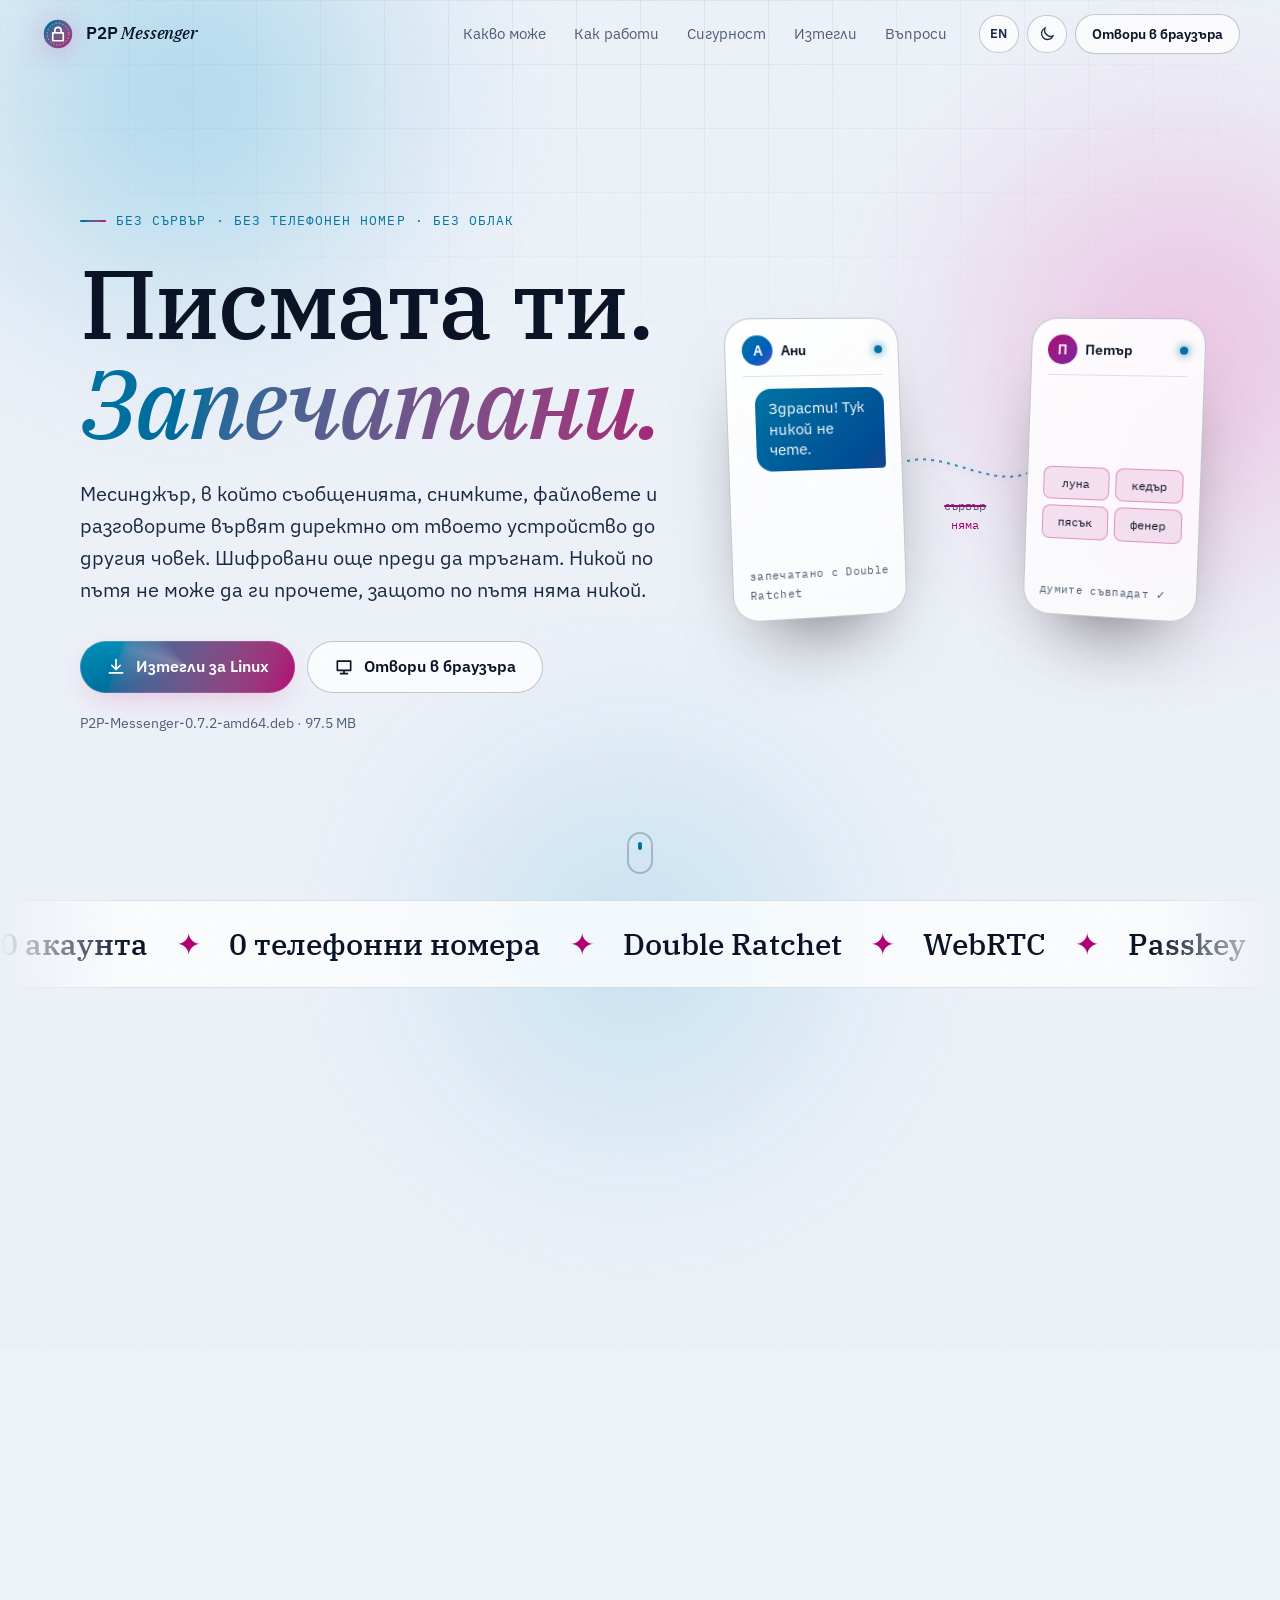
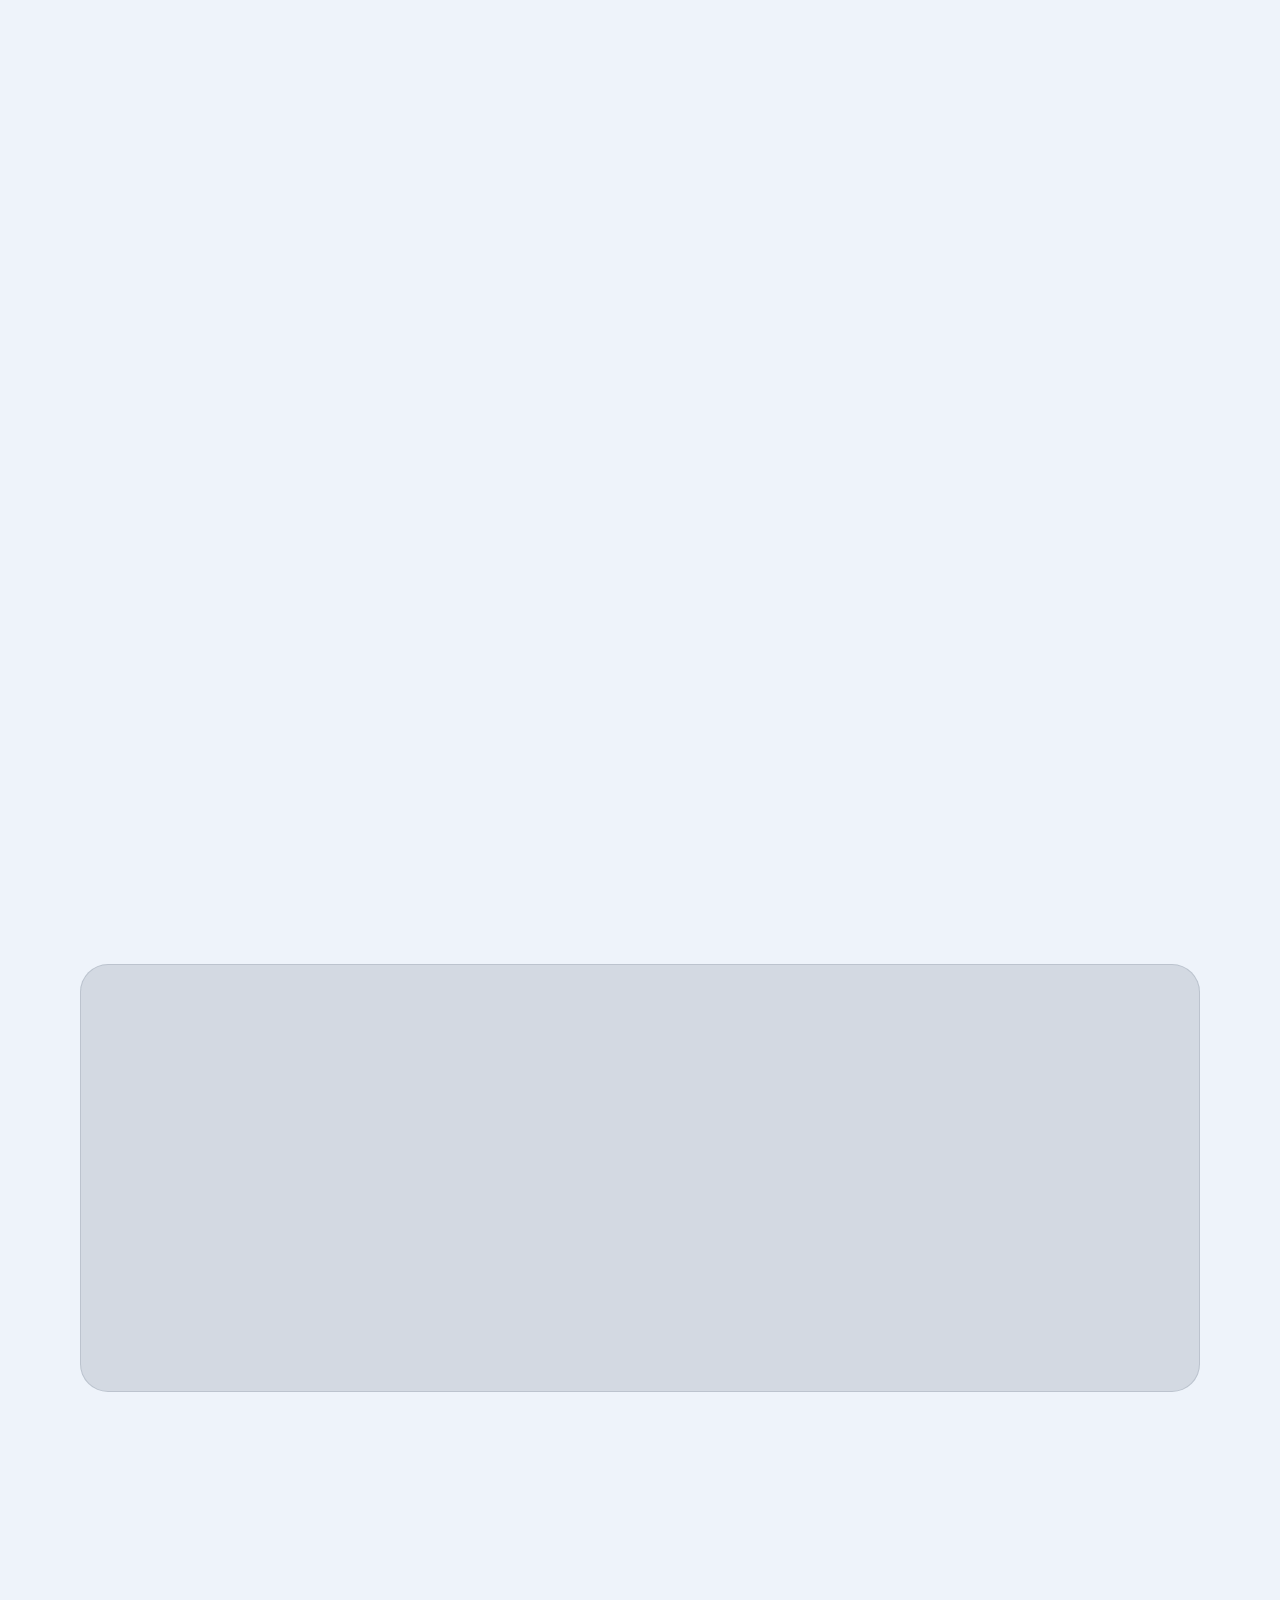
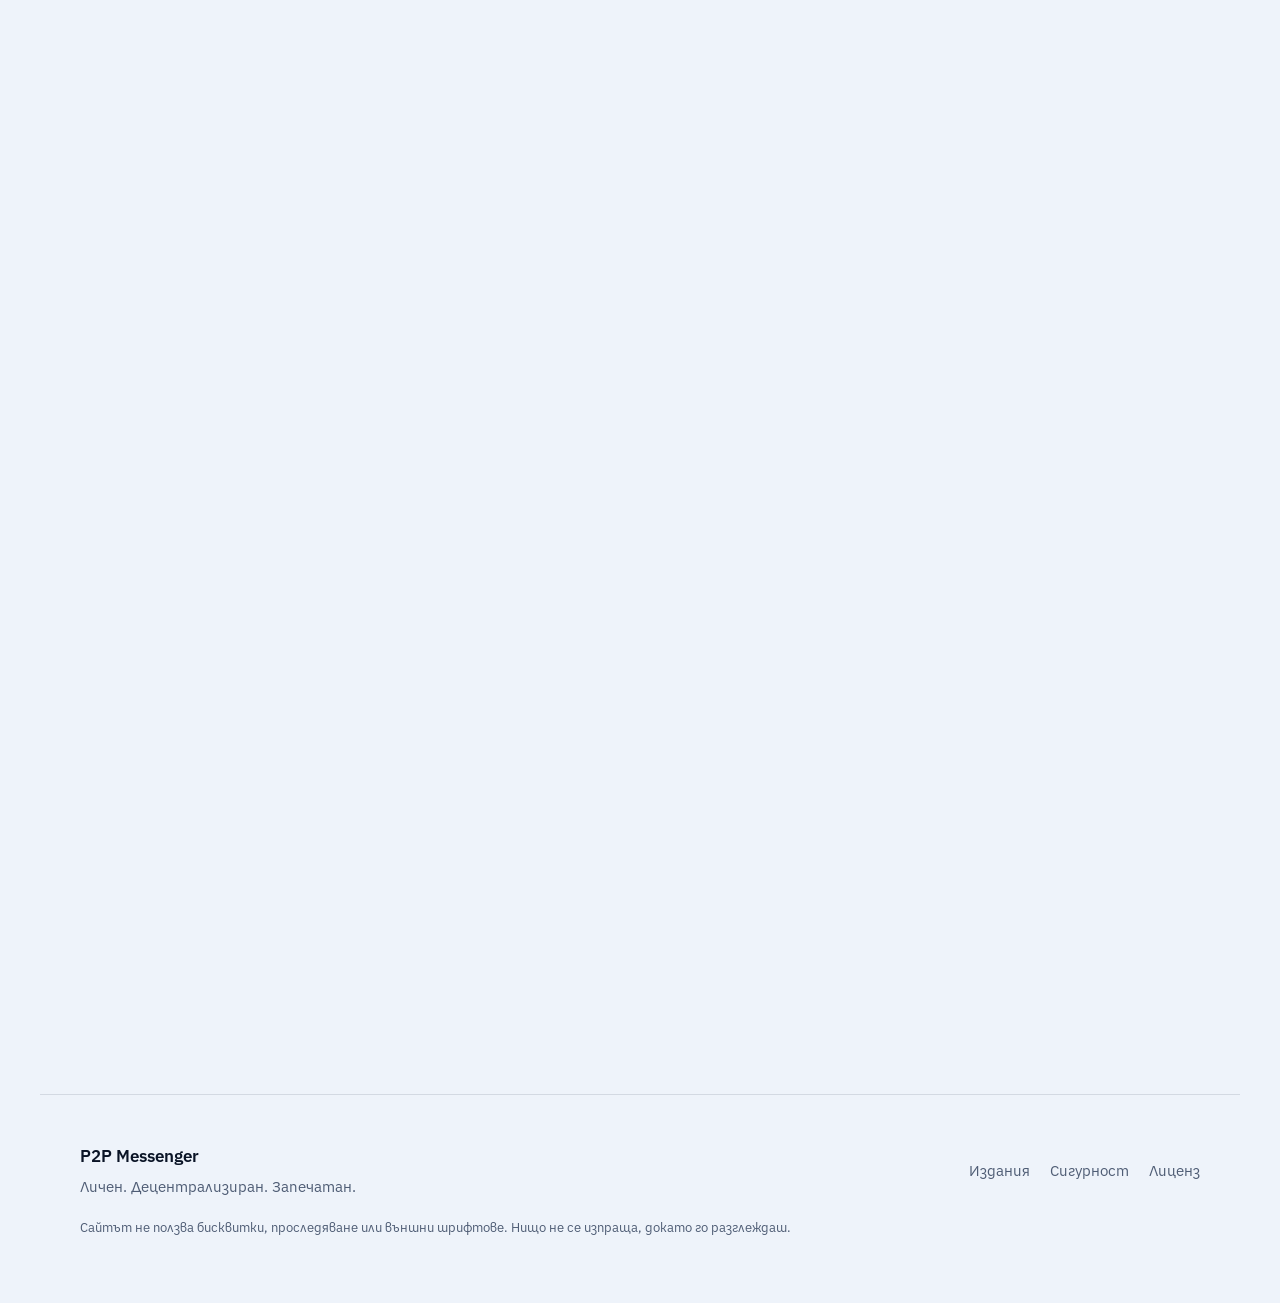
==== index.html @ 99d10e75 "Site build from e49c5d3800aa" ====
<!DOCTYPE html><html lang="bg" data-theme="auto" data-root="" data-other="en/"><head>
    <meta charset="utf-8">
    <meta name="viewport" content="width=device-width, initial-scale=1, viewport-fit=cover">
    <meta http-equiv="Content-Security-Policy" content="default-src 'self'; script-src 'self'; style-src 'self'; img-src 'self' data:; font-src 'self'; connect-src 'self'; object-src 'none'; base-uri 'self'; form-action 'none'; frame-src 'none'; worker-src 'self'; manifest-src 'self'">
    <meta name="referrer" content="strict-origin-when-cross-origin">
    <title>Месинджър без телефонен номер и без сървър · P2P Messenger</title>
    <meta name="description" content="Пиши, говори и пращай файлове без номер, имейл и облак. Директно и шифровано. Windows, Linux, Android, iPhone и браузър.">
    <meta name="theme-color" content="#0b1220">
    <meta property="og:title" content="P2P Messenger · Писмата ти. Запечатани.">
    <meta property="og:description" content="Без сървър, без телефон, без облак. Директно и шифровано от край до край.">
    <meta property="og:type" content="website">
    <meta property="og:site_name" content="P2P Messenger">
    <meta property="og:locale" content="bg_BG">
    <meta name="twitter:card" content="summary_large_image">
    <link rel="icon" type="image/png" href="icons/icon-192.png">
    <link rel="apple-touch-icon" href="icons/icon-192.png">
    <link rel="preload" href="fonts/ibm-plex-serif-cyrillic-500-italic.woff2" as="font" type="font/woff2" crossorigin="">
    <link rel="stylesheet" href="site.css">
    <!-- Installed app or an old link to the app: straight to the messenger, before anything is drawn. -->
    <script src="boot.js"></script>
    <script type="module" src="site.js"></script>
  <link rel="canonical" href="https://dyrakarmy.online/"><link rel="alternate" hreflang="bg" href="https://dyrakarmy.online/"><link rel="alternate" hreflang="en" href="https://dyrakarmy.online/en/"><link rel="alternate" hreflang="x-default" href="https://dyrakarmy.online/"><meta property="og:url" content="https://dyrakarmy.online/"><meta property="og:image" content="https://dyrakarmy.online/og-bg.png"><meta property="og:image:width" content="1200"><meta property="og:image:height" content="630"><meta property="og:image:alt" content="P2P Messenger · Писмата ти. Запечатани."><meta property="og:locale:alternate" content="en_US"><script type="application/ld+json">[{"@context":"https://schema.org","@type":"SoftwareApplication","name":"P2P Messenger","applicationCategory":"CommunicationApplication","operatingSystem":"Windows, Linux, Android, iOS, Web","description":"Пиши, говори и пращай файлове без номер, имейл и облак. Директно и шифровано. Windows, Linux, Android, iPhone и браузър.","inLanguage":"bg","offers":{"@type":"Offer","price":"0","priceCurrency":"EUR"},"url":"https://dyrakarmy.online/","image":"https://dyrakarmy.online/og-bg.png"},{"@context":"https://schema.org","@type":"FAQPage","inLanguage":"bg","mainEntity":[{"@type":"Question","name":"Наистина ли няма сървър?","acceptedAnswer":{"@type":"Answer","text":"За съобщенията и файловете – няма. Те вървят директно. Малък сървър се ползва само за „стая“, когато сте далеч и не можете да сканирате QR: той препраща подписаната покана за 10 минути и толкова. Публични STUN сървъри помагат на двете устройства да се намерят, без да виждат съдържание."}},{"@type":"Question","name":"Какво става, ако загубя телефона?","acceptedAnswer":{"@type":"Answer","text":"С 12-те думи възстановяваш профила на ново устройство. Затова ги запиши на хартия. Без тях никой не може да го възстанови, включително ние."}},{"@type":"Question","name":"Трябва ли двамата да сме онлайн?","acceptedAnswer":{"@type":"Answer","text":"Да. Понеже няма сървър, който да пази съобщенията, те се доставят, когато и двамата сте свързани. Това е цената на това никой да не ги пази вместо вас."}},{"@type":"Question","name":"Защо понякога не се свързва?","acceptedAnswer":{"@type":"Answer","text":"Някои мобилни мрежи блокират директните връзки. Пробвайте една Wi‑Fi мрежа за първото свързване или добавете свой TURN сървър в настройките. Чужд сървър по подразбиране не ползваме."}},{"@type":"Question","name":"Колко струва?","acceptedAnswer":{"@type":"Answer","text":"Нищо. Няма реклами, няма абонамент, няма акаунт, който да се продава."}},{"@type":"Question","name":"Безопасно ли е да сваля .exe или .apk отвън?","acceptedAnswer":{"@type":"Answer","text":"Файловете се правят автоматично в GitHub от изходния код. До всеки има SHA-256 сума, а изданията имат подписан SBOM. Ако сумата съвпада, файлът е точно този, който е билднат."}}]}]</script></head>
  <body>
    <a class="skip" href="#main" data-i18n="skip">Към съдържанието</a>

    <!-- living background: two aurora fields that follow the palette, a star grid and film grain -->
    <div class="aurora" aria-hidden="true">
      <span class="blob b1"></span><span class="blob b2"></span><span class="blob b3"></span>
    </div>
    <div class="grid-bg" aria-hidden="true"></div>
    <div class="grain" aria-hidden="true"></div>
    <div class="progress" aria-hidden="true"><span></span></div>

    <header class="bar" id="top">
      <a class="brand" href="#top" aria-label="P2P Messenger">
        <span class="seal" aria-hidden="true">
          <svg viewBox="0 0 48 48"><defs><linearGradient id="sealg" x1="0" y1="0" x2="1" y2="1"><stop offset="0" stop-color="var(--a)"></stop><stop offset="1" stop-color="var(--b)"></stop></linearGradient></defs><circle cx="24" cy="24" r="19" fill="url(#sealg)"></circle><circle cx="24" cy="24" r="14.5" fill="none" stroke="rgba(255,255,255,.55)" stroke-width="1.2" stroke-dasharray="2 2.6"></circle><path d="M17 22.5h14v10.5H17z M19.8 22.5v-3.2a4.2 4.2 0 0 1 8.4 0v3.2" fill="none" stroke="#fff" stroke-width="2.2" stroke-linejoin="round"></path></svg>
        </span>
        <span class="brand-name">P2P <em>Messenger</em></span>
      </a>
      <nav class="nav" aria-label="Основно меню" data-i18n-aria="navLabel">
        <a href="#features" data-i18n="navFeatures">Какво може</a>
        <a href="#how" data-i18n="navHow">Как работи</a>
        <a href="#security" data-i18n="navSecurity">Сигурност</a>
        <a href="#download" data-i18n="navDownload">Изтегли</a>
        <a href="#faq" data-i18n="navFaq">Въпроси</a>
      </nav>
      <div class="bar-tools">
        <a class="chip lang" href="en/" hreflang="en" lang="en" data-lang-toggle="" aria-label="Switch to English">EN</a>
        <button class="chip theme" type="button" data-theme-toggle="" aria-label="Светла или тъмна тема" data-i18n-aria="themeLabel">
          <svg viewBox="0 0 24 24" aria-hidden="true"><path class="sun" d="M12 4V2m0 20v-2m8-8h2M2 12h2m13.7-5.7 1.4-1.4M4.9 19.1l1.4-1.4m11.4 0 1.4 1.4M4.9 4.9l1.4 1.4M12 7a5 5 0 1 0 0 10 5 5 0 0 0 0-10z"></path><path class="moon" d="M20 14.5A8 8 0 0 1 9.5 4a8 8 0 1 0 10.5 10.5z"></path></svg>
        </button>
        <a class="btn btn-ghost bar-open" href="app/" data-i18n="openApp">Отвори в браузъра</a>
        <button class="burger" type="button" aria-expanded="false" aria-controls="menu" data-menu-toggle="" aria-label="Меню" data-i18n-aria="menuLabel">
          <span></span><span></span><span></span>
        </button>
      </div>
    </header>

    <!-- full-screen menu (phones, and the "Меню" button on any size) -->
    <div class="menu" id="menu" hidden="">
      <nav aria-label="Меню" data-i18n-aria="menuLabel">
        <a href="#features"><small>01</small><span data-i18n="navFeatures">Какво може</span></a>
        <a href="#how"><small>02</small><span data-i18n="navHow">Как работи</span></a>
        <a href="#security"><small>03</small><span data-i18n="navSecurity">Сигурност</span></a>
        <a href="#download"><small>04</small><span data-i18n="navDownload">Изтегли</span></a>
        <a href="#faq"><small>05</small><span data-i18n="navFaq">Въпроси</span></a>
      </nav>
      <div class="menu-quick">
        <p data-i18n="menuQuick">Направо към файла за</p>
        <div class="menu-os">
          <a href="#dl-windows" data-os-jump="windows">Windows</a>
          <a href="#dl-linux" data-os-jump="linux">Linux</a>
          <a href="#dl-android" data-os-jump="android">Android</a>
          <a href="#dl-ios" data-os-jump="ios">iPhone</a>
          <a href="app/" data-i18n="osWeb">Браузър</a>
        </div>
      </div>
    </div>

    <main id="main">
      <!-- ================= HERO ================= -->
      <section class="hero" data-palette="0">
        <div class="hero-copy">
          <p class="kicker reveal" data-i18n="heroKicker">Без сървър · без телефонен номер · без облак</p>
          <h1 class="reveal" data-i18n-html="heroTitle">Писмата ти.<br><em>Запечатани.</em></h1>
          <p class="lead reveal" data-i18n="heroLead">Месинджър, в който съобщенията, снимките, файловете и разговорите вървят директно от твоето устройство до другия човек. Шифровани още преди да тръгнат. Никой по пътя не може да ги прочете, защото по пътя няма никой.</p>
          <div class="cta reveal">
            <a class="btn btn-main magnet" href="#download" data-primary-download="">
              <span class="btn-glow" aria-hidden="true"></span>
              <svg viewBox="0 0 24 24" aria-hidden="true"><path d="M12 3v12m0 0-5-5m5 5 5-5M4 19h16"></path></svg>
              <span data-primary-label="" data-i18n="ctaDownload">Изтегли безплатно</span>
            </a>
            <a class="btn btn-ghost" href="app/">
              <svg viewBox="0 0 24 24" aria-hidden="true"><path d="M4 5h16v11H4zM8 20h8M12 16v4"></path></svg>
              <span data-i18n="openApp">Отвори в браузъра</span>
            </a>
          </div>
          <p class="cta-note reveal" data-primary-note="" data-i18n="ctaNote">Без акаунт · Windows, Linux, Android, iPhone и браузър</p>
        </div>

        <!-- the live demo: a message is sealed, travels with nobody in between, and is opened -->
        <div class="demo reveal" aria-label="Демонстрация: съобщение се шифрова, пътува директно и се разшифрова" data-i18n-aria="demoLabel" role="img">
          <div class="device left">
            <div class="device-top"><span class="avatar a1" data-i18n="demoInitA">А</span><b data-i18n="demoA">Ани</b><i class="dot"></i></div>
            <div class="bubble out" data-demo-out="">Здрасти! Тук никой не чете. 🔒</div>
            <div class="cipher" data-demo-cipher="" aria-hidden="true"></div>
            <div class="device-foot mono" data-i18n="demoSealed">запечатано с Double Ratchet</div>
          </div>
          <div class="wire" aria-hidden="true">
            <svg viewBox="0 0 200 60" preserveAspectRatio="none"><path id="wirepath" d="M0 30 C 60 0, 140 60, 200 30"></path></svg>
            <span class="packet" data-demo-packet=""></span>
            <span class="no-server"><s data-i18n="demoServer">сървър</s><b data-i18n="demoNone">няма</b></span>
          </div>
          <div class="device right">
            <div class="device-top"><span class="avatar a2" data-i18n="demoInitB">П</span><b data-i18n="demoB">Петър</b><i class="dot"></i></div>
            <div class="bubble in" data-demo-in="" aria-live="off"></div>
            <div class="words mono" aria-hidden="true" data-i18n-html="demoWords"><span>луна</span><span>кедър</span><span>пясък</span><span>фенер</span></div>
            <div class="device-foot mono" data-i18n="demoVerified">думите съвпадат ✓</div>
          </div>
        </div>
        <a class="scroll-hint" href="#numbers" aria-label="Надолу" data-i18n-aria="scrollDown"><span></span></a>
      </section>

      <!-- ================= MARQUEE ================= -->
      <div class="marquee" aria-hidden="true">
        <div class="track" data-marquee="" data-i18n-html="marquee">
          <span>0 акаунта</span><span>✦</span><span>0 телефонни номера</span><span>✦</span><span>Double Ratchet</span><span>✦</span><span>WebRTC</span><span>✦</span><span>Passkey</span><span>✦</span><span>12 думи за възстановяване</span><span>✦</span><span>AES-GCM на устройството</span><span>✦</span><span>SHA-256 + SBOM</span><span>✦</span>
        </div>
      </div>

      <!-- ================= NUMBERS ================= -->
      <section class="numbers" id="numbers" data-palette="1" aria-label="С числа" data-i18n-aria="numbersLabel">
        <div class="stat reveal"><b data-count="0">0</b><span data-i18n="stat0">сървъра, които пазят съобщенията ти</span></div>
        <div class="stat reveal"><b data-count="100" data-suffix=" MB">100 MB</b><span data-i18n="stat1">файл директно, без облак</span></div>
        <div class="stat reveal"><b data-count="9">9</b><span data-i18n="stat2">души в шифрована група</span></div>
        <div class="stat reveal"><b data-count="12">12</b><span data-i18n="stat3">думи пазят целия ти профил</span></div>
      </section>

      <!-- ================= FEATURES ================= -->
      <section class="features" id="features" data-palette="2">
        <header class="sec-head reveal">
          <p class="kicker" data-i18n="featKicker">Какво може</p>
          <h2 data-i18n-html="featTitle">Всичко от един месинджър.<br><em>Без посредника.</em></h2>
        </header>
        <div class="bento">
          <article class="card big reveal" data-tilt="">
            <div class="card-ico"><svg viewBox="0 0 24 24"><path d="M12 2l8 4v6c0 5-3.5 8.5-8 10-4.5-1.5-8-5-8-10V6z"></path><path d="M8.5 12l2.5 2.5 4.5-5"></path></svg></div>
            <h3 data-i18n="f1t">Шифровано от край до край</h3>
            <p data-i18n="f1p">Всяко съобщение получава нов ключ (Double Ratchet). Дори някой да вземе един ключ, старите и следващите съобщения остават заключени.</p>
            <div class="card-art ratchet" aria-hidden="true"><i></i><i></i><i></i><i></i><i></i><i></i></div>
          </article>
          <article class="card reveal" data-tilt="">
            <div class="card-ico"><svg viewBox="0 0 24 24"><circle cx="8" cy="8" r="4"></circle><path d="M11 11l9 9m-4-4 2-2m-5-1 2-2"></path></svg></div>
            <h3 data-i18n="f2t">Профил без регистрация</h3>
            <p data-i18n="f2p">Passkey или парола на устройството. Без имейл, без телефон, без SMS код.</p>
          </article>
          <article class="card reveal" data-tilt="">
            <div class="card-ico"><svg viewBox="0 0 24 24"><path d="M3 3h7v7H3zM14 3h7v7h-7zM3 14h7v7H3z"></path><path d="M14 14h3v3h-3zM18 18h3v3h-3z"></path></svg></div>
            <h3 data-i18n="f3t">Контакт с QR</h3>
            <p data-i18n="f3p">Покажи кода, другият го сканира. Или кратък код от 10 знака, който важи 10 минути.</p>
          </article>
          <article class="card reveal" data-tilt="">
            <div class="card-ico"><svg viewBox="0 0 24 24"><path d="M14 3H6v18h12V7z"></path><path d="M14 3v4h4M12 10v6m-3-3 3 3 3-3"></path></svg></div>
            <h3 data-i18n="f4t">Файлове до 100 MB</h3>
            <p data-i18n="f4p">Видео, документи, музика с вграден плеър. Поставяш снимка с Ctrl+V и тя е готова за пращане.</p>
          </article>
          <article class="card reveal" data-tilt="">
            <div class="card-ico"><svg viewBox="0 0 24 24"><path d="M5 4h4l2 5-2.5 1.5a11 11 0 0 0 5 5L15 13l5 2v4a2 2 0 0 1-2 2A16 16 0 0 1 3 6a2 2 0 0 1 2-2"></path></svg></div>
            <h3 data-i18n="f5t">Аудио и видео разговори</h3>
            <p data-i18n="f5p">По същата директна връзка. Медията е шифрована (DTLS-SRTP).</p>
          </article>
          <article class="card wide reveal" data-tilt="">
            <div class="card-ico"><svg viewBox="0 0 24 24"><circle cx="9" cy="8" r="3.2"></circle><circle cx="17" cy="9" r="2.6"></circle><path d="M3 20a6 6 0 0 1 12 0M14.5 20a4.5 4.5 0 0 1 7-3.8"></path></svg></div>
            <h3 data-i18n="f6t">Групи до 9 души</h3>
            <p data-i18n="f6p">Админ, име и снимка на групата, GIF-ове. Новият член не вижда старата история, а махнатият губи достъп, дори да е офлайн.</p>
            <div class="card-art orbit" aria-hidden="true"><i></i><i></i><i></i><i></i><i></i></div>
          </article>
          <article class="card reveal" data-tilt="">
            <div class="card-ico"><svg viewBox="0 0 24 24"><path d="M4 7h16M4 12h16M4 17h10"></path></svg></div>
            <h3 data-i18n="f7t">12 думи и си обратно</h3>
            <p data-i18n="f7p">Записваш ги веднъж. На ново устройство профилът се връща с тях.</p>
          </article>
          <article class="card reveal" data-tilt="">
            <div class="card-ico"><svg viewBox="0 0 24 24"><rect x="3" y="4" width="11" height="16" rx="2"></rect><rect x="15" y="8" width="6" height="12" rx="1.5"></rect><path d="M8 17h1"></path></svg></div>
            <h3 data-i18n="f8t">Местене на ново устройство</h3>
            <p data-i18n="f8p">Сканираш QR от стария телефон и профилът ти се пренася шифровано.</p>
          </article>
        </div>
      </section>

      <!-- ================= HOW ================= -->
      <section class="how" id="how" data-palette="3">
        <header class="sec-head reveal">
          <p class="kicker" data-i18n="howKicker">Как работи</p>
          <h2 data-i18n-html="howTitle">Три стъпки.<br><em>Нула акаунти.</em></h2>
        </header>
        <ol class="steps">
          <li class="step reveal">
            <span class="step-n">1</span>
            <h3 data-i18n="s1t">Създай профил</h3>
            <p data-i18n="s1p">Едно натискане. Ключовете се правят на твоето устройство и не го напускат. Записваш 12-те думи.</p>
          </li>
          <li class="step reveal">
            <span class="step-n">2</span>
            <h3 data-i18n="s2t">Свържи се</h3>
            <p data-i18n="s2p">Покажи QR кода или прати кратък код. Връзката между двете устройства е директна (WebRTC).</p>
          </li>
          <li class="step reveal">
            <span class="step-n">3</span>
            <h3 data-i18n="s3t">Сравнете думите</h3>
            <p data-i18n="s3p">Двамата виждате едни и същи думи. Ако съвпадат, никой не стои по средата. Готово, пишете си.</p>
          </li>
        </ol>
        <div class="versus reveal">
          <div class="vs-col old">
            <p class="vs-h" data-i18n="vsOld">Обикновен месинджър</p>
            <div class="vs-diagram" aria-hidden="true"><span class="node">📱</span><span class="line"></span><span class="node srv">🗄️</span><span class="line"></span><span class="node">📱</span></div>
            <ul>
              <li data-i18n="vsOld1">акаунт с телефонен номер</li>
              <li data-i18n="vsOld2">съобщенията минават през сървъра им</li>
              <li data-i18n="vsOld3">кой с кого и кога остава при тях</li>
            </ul>
          </div>
          <div class="vs-col new">
            <p class="vs-h" data-i18n="vsNew">P2P Messenger</p>
            <div class="vs-diagram" aria-hidden="true"><span class="node">📱</span><span class="line live"></span><span class="node">📱</span></div>
            <ul>
              <li data-i18n="vsNew1">без номер и без имейл</li>
              <li data-i18n="vsNew2">директно от устройство до устройство</li>
              <li data-i18n="vsNew3">историята е само при вас, шифрована</li>
            </ul>
          </div>
        </div>
      </section>

      <!-- ================= SECURITY ================= -->
      <section class="security" id="security" data-palette="4">
        <header class="sec-head reveal">
          <p class="kicker" data-i18n="secKicker">Сигурност без хвалби</p>
          <h2 data-i18n-html="secTitle">Казваме какво правим.<br><em>И какво още не.</em></h2>
        </header>
        <div class="sec-grid">
          <div class="sec-item reveal"><b data-i18n="sec1t">Подписани издания</b><p data-i18n="sec1p">Всяко издание има подписан списък на зависимостите (SBOM) и контролни суми.</p></div>
          <div class="sec-item reveal"><b data-i18n="sec2t">Повторими билдове</b><p data-i18n="sec2p">Два чисти билда от един и същи код дават еднакви файлове. Проверява се автоматично.</p></div>
          <div class="sec-item reveal"><b data-i18n="sec3t">Проверен спрямо еталон</b><p data-i18n="sec3p">Double Ratchet минава тестове срещу независима еталонна реализация. Платен външен одит още няма и ние го казваме.</p></div>
          <div class="sec-item reveal"><b data-i18n="sec4t">Сигналният сървър е сляп</b><p data-i18n="sec4p">В режим „стая“ малък Worker само препраща подписани покани за 10 минути. Не вижда съобщения, не пише логове. Режимът с QR не ползва сървър изобщо.</p></div>
          <div class="sec-item reveal"><b data-i18n="sec5t">Шифровано и на диска</b><p data-i18n="sec5p">Историята и контактите се пазят на устройството, шифровани с AES-GCM. Ключът не излиза от него.</p></div>
          <div class="sec-item reveal warn"><b data-i18n="sec6t">Честно предупреждение</b><p data-i18n="sec6p">Връзката е директна, затова някои мобилни мрежи я блокират. Тогава първото свързване мини през една Wi‑Fi мрежа или през твой собствен TURN сървър.</p></div>
        </div>
      </section>

      <!-- ================= DOWNLOAD ================= -->
      <section class="download" id="download" data-palette="5">
        <header class="sec-head reveal">
          <p class="kicker" data-i18n="dlKicker">Изтегли</p>
          <h2 data-i18n-html="dlTitle">Избери устройството.<br><em>Файлът е директно тук.</em></h2>
          <p class="sec-lead" data-i18n="dlLead">Файловете идват от изданията в GitHub. До всеки има контролна сума SHA-256.</p>
        </header>
        <div class="os-tabs reveal" role="tablist" aria-label="Система" data-i18n-aria="osLabel">
          <button role="tab" type="button" data-tab="windows" id="tab-windows" aria-controls="dl-windows">Windows</button>
          <button role="tab" type="button" data-tab="linux" id="tab-linux" aria-controls="dl-linux">Linux</button>
          <button role="tab" type="button" data-tab="android" id="tab-android" aria-controls="dl-android">Android</button>
          <button role="tab" type="button" data-tab="ios" id="tab-ios" aria-controls="dl-ios">iPhone · iPad</button>
          <button role="tab" type="button" data-tab="web" id="tab-web" aria-controls="dl-web" data-i18n="osWeb">Браузър</button>
          <span class="tab-ink" aria-hidden="true"></span>
        </div>

        <div class="panels reveal">
          <div class="panel" role="tabpanel" id="dl-windows" aria-labelledby="tab-windows" data-panel="windows">
            <div class="panel-head"><h3>Windows 10 · 11</h3><span class="badge" data-badge="windows"></span></div>
            <div class="files">
              <a class="file main" data-kind="windowsSetup" data-fallback=""><b data-i18n="winSetup">Инсталатор</b><small data-i18n="winSetupNote">без админ права · .exe</small><span class="meta"></span></a>
              <a class="file" data-kind="windowsPortable" data-fallback=""><b data-i18n="winPortable">Portable</b><small data-i18n="winPortableNote">разархивираш и пускаш · .zip</small><span class="meta"></span></a>
              <a class="file" data-kind="windowsSums" data-fallback=""><b>SHA256SUMS.txt</b><small data-i18n="sums">контролни суми</small><span class="meta"></span></a>
            </div>
            <p class="hint" data-i18n="winHint">Windows SmartScreen може да попита веднъж, защото програмата е нова. Избери „Още информация“ → „Изпълни въпреки това“.</p>
          </div>

          <div class="panel" role="tabpanel" id="dl-linux" aria-labelledby="tab-linux" data-panel="linux" hidden="">
            <div class="panel-head"><h3>Linux x86_64</h3><span class="badge" data-badge="linux"></span></div>
            <div class="files">
              <a class="file main" data-kind="deb" data-fallback=""><b>.deb</b><small>Debian · Ubuntu · Mint</small><span class="meta"></span></a>
              <a class="file" data-kind="rpm" data-fallback=""><b>.rpm</b><small>Fedora · openSUSE</small><span class="meta"></span></a>
              <a class="file" data-kind="appimage" data-fallback=""><b>AppImage</b><small data-i18n="appimageNote">навсякъде, без инсталация</small><span class="meta"></span></a>
              <a class="file" data-kind="flatpak" data-fallback=""><b>Flatpak</b><small data-i18n="flatpakNote">в изолирана среда</small><span class="meta"></span></a>
            </div>
            <div class="code-line" data-install-line="" hidden=""><span class="mono" data-install-cmd="">curl -fsSLO …/install.sh &amp;&amp; bash install.sh</span><button class="copy" type="button" data-copy-from="[data-install-cmd]" data-i18n="copy">Копирай</button></div>
            <p class="hint" data-i18n="linuxHint">install.sh проверява контролните суми преди да инсталира.</p>
          </div>

          <div class="panel" role="tabpanel" id="dl-android" aria-labelledby="tab-android" data-panel="android" hidden="">
            <div class="panel-head"><h3>Android 7+</h3><span class="badge" data-badge="android"></span></div>
            <div class="files">
              <a class="file main" data-kind="apk" data-fallback=""><b>APK</b><small data-i18n="apkNote">директна инсталация</small><span class="meta"></span></a>
              <a class="file" data-kind="androidSums" data-fallback=""><b>SHA256SUMS-android.txt</b><small data-i18n="sums">контролни суми</small><span class="meta"></span></a>
            </div>
            <ol class="mini-steps">
              <li data-i18n="apk1">Изтегли файла на телефона.</li>
              <li data-i18n="apk2">Отвори го и разреши „Инсталиране от този източник“.</li>
              <li data-i18n="apk3">Готово. Или ползвай браузъра: Chrome → ⋮ → „Инсталиране на приложението“.</li>
            </ol>
          </div>

          <div class="panel" role="tabpanel" id="dl-ios" aria-labelledby="tab-ios" data-panel="ios" hidden="">
            <div class="panel-head"><h3>iPhone · iPad</h3><span class="badge soft" data-i18n="iosBadge">през Safari</span></div>
            <ol class="mini-steps big">
              <li data-i18n-html="ios1">Отвори <a href="app/">приложението</a> в Safari.</li>
              <li data-i18n="ios2">Натисни „Сподели“ (квадратчето със стрелка).</li>
              <li data-i18n="ios3">Избери „Към началния екран“. Работи на цял екран, като истинско приложение.</li>
            </ol>
            <p class="hint" data-i18n="iosHint">Приложение в App Store още няма. Уеб версията е същият код и има всичко.</p>
          </div>

          <div class="panel" role="tabpanel" id="dl-web" aria-labelledby="tab-web" data-panel="web" hidden="">
            <div class="panel-head"><h3 data-i18n="webTitle">Направо в браузъра</h3><span class="badge soft" data-i18n="webBadge">без инсталация</span></div>
            <p class="panel-lead" data-i18n="webLead">Chrome, Edge, Firefox или Safari, на компютър или телефон. След първото отваряне работи и без интернет за заредените части.</p>
            <a class="btn btn-main" href="app/"><span data-i18n="openApp">Отвори в браузъра</span></a>
          </div>
        </div>
        <p class="all-releases reveal"><a href="https://github.com/biramentv-ux/p2p-pure-releases/releases" rel="noopener" data-i18n="allReleases">Всички издания и бележки в GitHub →</a></p>
      </section>

      <!-- ================= FAQ ================= -->
      <section class="faq" id="faq" data-palette="6">
        <header class="sec-head reveal">
          <p class="kicker" data-i18n="faqKicker">Въпроси</p>
          <h2 data-i18n-html="faqTitle">Питат ни.<br><em>Отговаряме направо.</em></h2>
        </header>
        <div class="qa">
          <details class="reveal"><summary data-i18n="q1">Наистина ли няма сървър?</summary><p data-i18n="a1">За съобщенията и файловете – няма. Те вървят директно. Малък сървър се ползва само за „стая“, когато сте далеч и не можете да сканирате QR: той препраща подписаната покана за 10 минути и толкова. Публични STUN сървъри помагат на двете устройства да се намерят, без да виждат съдържание.</p></details>
          <details class="reveal"><summary data-i18n="q2">Какво става, ако загубя телефона?</summary><p data-i18n="a2">С 12-те думи възстановяваш профила на ново устройство. Затова ги запиши на хартия. Без тях никой не може да го възстанови, включително ние.</p></details>
          <details class="reveal"><summary data-i18n="q3">Трябва ли двамата да сме онлайн?</summary><p data-i18n="a3">Да. Понеже няма сървър, който да пази съобщенията, те се доставят, когато и двамата сте свързани. Това е цената на това никой да не ги пази вместо вас.</p></details>
          <details class="reveal"><summary data-i18n="q4">Защо понякога не се свързва?</summary><p data-i18n="a4">Някои мобилни мрежи блокират директните връзки. Пробвайте една Wi‑Fi мрежа за първото свързване или добавете свой TURN сървър в настройките. Чужд сървър по подразбиране не ползваме.</p></details>
          <details class="reveal"><summary data-i18n="q5">Колко струва?</summary><p data-i18n="a5">Нищо. Няма реклами, няма абонамент, няма акаунт, който да се продава.</p></details>
          <details class="reveal"><summary data-i18n="q6">Безопасно ли е да сваля .exe или .apk отвън?</summary><p data-i18n="a6">Файловете се правят автоматично в GitHub от изходния код. До всеки има SHA-256 сума, а изданията имат подписан SBOM. Ако сумата съвпада, файлът е точно този, който е билднат.</p></details>
        </div>
      </section>

      <!-- ================= FINAL CTA ================= -->
      <section class="final" data-palette="7">
        <div class="final-inner reveal">
          <h2 data-i18n-html="finalTitle">Следващото ти съобщение<br><em>може да е само ваше.</em></h2>
          <div class="cta">
            <a class="btn btn-main magnet" href="#download" data-primary-download=""><span class="btn-glow" aria-hidden="true"></span><span data-primary-label="" data-i18n="ctaDownload">Изтегли безплатно</span></a>
            <a class="btn btn-ghost" href="app/"><span data-i18n="openApp">Отвори в браузъра</span></a>
          </div>
        </div>
      </section>
    </main>

    <footer class="foot">
      <div class="foot-brand"><b>P2P Messenger</b><span data-i18n="footTag">Личен. Децентрализиран. Запечатан.</span></div>
      <nav class="foot-links" aria-label="Връзки" data-i18n-aria="footLabel">
        <a href="https://github.com/biramentv-ux/p2p-pure-releases/releases" rel="noopener" data-i18n="footReleases">Издания</a>
        <a href="https://github.com/biramentv-ux/p2p-pure-releases/blob/main/SECURITY.bg.md" rel="noopener" data-i18n="footSecurity">Сигурност</a>
        <a href="https://github.com/biramentv-ux/p2p-pure-releases/blob/main/LICENSE.bg.md" rel="noopener" data-i18n="footLicense">Лиценз</a>
      </nav>
      <p class="foot-small" data-i18n="footSmall">Сайтът не ползва бисквитки, проследяване или външни шрифтове. Нищо не се изпраща, докато го разглеждаш.</p>
    </footer>

    <!-- Filled in by the build (scripts/site/build.mjs) from the GitHub releases. -->
    <script type="application/json" id="releases">{"windowsSetup":{"name":"P2P-Messenger-Setup-x64.exe","url":"https://github.com/biramentv-ux/p2p-pure-releases/releases/download/desktop-v0.7.2/P2P-Messenger-Setup-x64.exe","size":4227901,"tag":"desktop-v0.7.2","version":"0.7.2","preview":false,"published":"2026-10-28T08:22:19Z"},"windowsPortable":{"name":"P2P-Messenger-portable-x64.zip","url":"https://github.com/biramentv-ux/p2p-pure-releases/releases/download/desktop-v0.7.2/P2P-Messenger-portable-x64.zip","size":2660549,"tag":"desktop-v0.7.2","version":"0.7.2","preview":false,"published":"2026-10-28T08:22:19Z"},"windowsWinget":{"name":"P2P-Messenger-winget-manifests.zip","url":"https://github.com/biramentv-ux/p2p-pure-releases/releases/download/desktop-v0.7.2/P2P-Messenger-winget-manifests.zip","size":2876,"tag":"desktop-v0.7.2","version":"0.7.2","preview":false,"published":"2026-10-28T08:22:19Z"},"windowsSums":{"name":"SHA256SUMS.txt","url":"https://github.com/biramentv-ux/p2p-pure-releases/releases/download/desktop-v0.7.2/SHA256SUMS.txt","size":193,"tag":"desktop-v0.7.2","version":"0.7.2","preview":false,"published":"2026-10-28T08:22:19Z"},"deb":{"name":"P2P-Messenger-0.7.2-amd64.deb","url":"https://github.com/biramentv-ux/p2p-pure-releases/releases/download/desktop-v0.7.2/P2P-Messenger-0.7.2-amd64.deb","size":102216052,"tag":"desktop-v0.7.2","version":"0.7.2","preview":false,"published":"2026-10-28T08:22:19Z"},"rpm":{"name":"P2P-Messenger-0.7.2-x86_64.rpm","url":"https://github.com/biramentv-ux/p2p-pure-releases/releases/download/desktop-v0.7.2/P2P-Messenger-0.7.2-x86_64.rpm","size":91364653,"tag":"desktop-v0.7.2","version":"0.7.2","preview":false,"published":"2026-10-28T08:22:19Z"},"appimage":{"name":"P2P-Messenger-0.7.2-x86_64.AppImage","url":"https://github.com/biramentv-ux/p2p-pure-releases/releases/download/desktop-v0.7.2/P2P-Messenger-0.7.2-x86_64.AppImage","size":126957029,"tag":"desktop-v0.7.2","version":"0.7.2","preview":false,"published":"2026-10-28T08:22:19Z"},"flatpak":{"name":"P2P-Messenger-0.7.2-x86_64.flatpak","url":"https://github.com/biramentv-ux/p2p-pure-releases/releases/download/desktop-v0.7.2/P2P-Messenger-0.7.2-x86_64.flatpak","size":93898000,"tag":"desktop-v0.7.2","version":"0.7.2","preview":false,"published":"2026-10-28T08:22:19Z"},"linuxInstall":{"name":"install.sh","url":"https://github.com/biramentv-ux/p2p-pure-releases/releases/download/desktop-v0.7.2/install.sh","size":16800,"tag":"desktop-v0.7.2","version":"0.7.2","preview":false,"published":"2026-10-28T08:22:19Z"},"linuxSums":{"name":"SHA256SUMS-linux.txt","url":"https://github.com/biramentv-ux/p2p-pure-releases/releases/download/desktop-v0.7.2/SHA256SUMS-linux.txt","size":473,"tag":"desktop-v0.7.2","version":"0.7.2","preview":false,"published":"2026-10-28T08:22:19Z"}}</script>
  

</body></html>
---- site.css ----
/*
 * dyrakarmy.online — "Sealed Post", loud edition.
 * The app's palette (sky blue + electric magenta, IBM Plex) taken to a full-bleed night sky.
 * The two accent hues are registered custom properties, so the whole page eases from one palette
 * to the next as you scroll (each <section data-palette> sets them, see site.js).
 * Everything moves only when the visitor allows motion (prefers-reduced-motion).
 */

/* ---------- fonts (self-hosted, copied by the build; no external request) ---------- */
@font-face { font-family: "Plex Serif"; font-style: normal; font-weight: 500; font-display: swap; src: url("fonts/ibm-plex-serif-cyrillic-500-normal.woff2") format("woff2"); unicode-range: U+0301, U+0400-045F, U+0490-0491, U+04B0-04B1, U+2116; }
@font-face { font-family: "Plex Serif"; font-style: normal; font-weight: 500; font-display: swap; src: url("fonts/ibm-plex-serif-latin-500-normal.woff2") format("woff2"); unicode-range: U+0000-00FF, U+0131, U+0152-0153, U+02BB-02BC, U+02C6, U+02DA, U+02DC, U+2000-206F, U+20AC, U+2122, U+2191, U+2193, U+2212, U+2215, U+FEFF, U+FFFD; }
@font-face { font-family: "Plex Serif"; font-style: italic; font-weight: 500; font-display: swap; src: url("fonts/ibm-plex-serif-cyrillic-500-italic.woff2") format("woff2"); unicode-range: U+0301, U+0400-045F, U+0490-0491, U+04B0-04B1, U+2116; }
@font-face { font-family: "Plex Serif"; font-style: italic; font-weight: 500; font-display: swap; src: url("fonts/ibm-plex-serif-latin-500-italic.woff2") format("woff2"); unicode-range: U+0000-00FF, U+0131, U+0152-0153, U+02BB-02BC, U+02C6, U+02DA, U+02DC, U+2000-206F, U+20AC, U+2122, U+2191, U+2193, U+2212, U+2215, U+FEFF, U+FFFD; }
@font-face { font-family: "Plex Sans"; font-style: normal; font-weight: 400; font-display: swap; src: url("fonts/ibm-plex-sans-cyrillic-400-normal.woff2") format("woff2"); unicode-range: U+0301, U+0400-045F, U+0490-0491, U+04B0-04B1, U+2116; }
@font-face { font-family: "Plex Sans"; font-style: normal; font-weight: 400; font-display: swap; src: url("fonts/ibm-plex-sans-latin-400-normal.woff2") format("woff2"); unicode-range: U+0000-00FF, U+0131, U+0152-0153, U+02BB-02BC, U+02C6, U+02DA, U+02DC, U+2000-206F, U+20AC, U+2122, U+2191, U+2193, U+2212, U+2215, U+FEFF, U+FFFD; }
@font-face { font-family: "Plex Sans"; font-style: normal; font-weight: 600; font-display: swap; src: url("fonts/ibm-plex-sans-cyrillic-600-normal.woff2") format("woff2"); unicode-range: U+0301, U+0400-045F, U+0490-0491, U+04B0-04B1, U+2116; }
@font-face { font-family: "Plex Sans"; font-style: normal; font-weight: 600; font-display: swap; src: url("fonts/ibm-plex-sans-latin-600-normal.woff2") format("woff2"); unicode-range: U+0000-00FF, U+0131, U+0152-0153, U+02BB-02BC, U+02C6, U+02DA, U+02DC, U+2000-206F, U+20AC, U+2122, U+2191, U+2193, U+2212, U+2215, U+FEFF, U+FFFD; }
@font-face { font-family: "Plex Mono"; font-style: normal; font-weight: 400; font-display: swap; src: url("fonts/ibm-plex-mono-cyrillic-400-normal.woff2") format("woff2"); unicode-range: U+0301, U+0400-045F, U+0490-0491, U+04B0-04B1, U+2116; }
@font-face { font-family: "Plex Mono"; font-style: normal; font-weight: 400; font-display: swap; src: url("fonts/ibm-plex-mono-latin-400-normal.woff2") format("woff2"); unicode-range: U+0000-00FF, U+0131, U+0152-0153, U+02BB-02BC, U+02C6, U+02DA, U+02DC, U+2000-206F, U+20AC, U+2122, U+2191, U+2193, U+2212, U+2215, U+FEFF, U+FFFD; }

/* ---------- palette: two hues that travel ---------- */
@property --ha { syntax: "<number>"; inherits: true; initial-value: 222; }
@property --hb { syntax: "<number>"; inherits: true; initial-value: 350; }
@property --spin { syntax: "<angle>"; inherits: false; initial-value: 0deg; }

:root {
  --ha: 222;
  --hb: 350;
  transition: --ha 1.6s cubic-bezier(.65, 0, .35, 1), --hb 1.6s cubic-bezier(.65, 0, .35, 1);

  /* dark (default): night ink */
  --bg: #070b16;
  --bg-2: #0b1220;
  --surface: rgba(17, 26, 44, 0.62);
  --surface-solid: #111a2c;
  --line: rgba(160, 190, 230, 0.14);
  --line-strong: rgba(160, 190, 230, 0.28);
  --text: #d9e4f3;
  --text-h: #ffffff;
  --muted: #9fb0c8;
  --ink-on-accent: #070b16;

  /* accents, before oklch support is known */
  --a: #6cc4ff;
  --b: #ff4fb0;
  --a-soft: rgba(108, 196, 255, 0.14);
  --b-soft: rgba(255, 79, 176, 0.14);
  --glow-a: rgba(108, 196, 255, 0.55);
  --glow-b: rgba(255, 79, 176, 0.5);

  --serif: "Plex Serif", "IBM Plex Serif", Georgia, "Times New Roman", serif;
  --sans: "Plex Sans", "IBM Plex Sans", system-ui, -apple-system, "Segoe UI", sans-serif;
  --mono: "Plex Mono", "IBM Plex Mono", ui-monospace, Consolas, monospace;

  --r-s: 10px;
  --r: 18px;
  --r-l: 28px;
  --wrap: 1200px;
  --gut: clamp(16px, 4vw, 40px);
  --bar-h: 68px;
  --ease: cubic-bezier(.2, .8, .2, 1);
  color-scheme: dark;
}

@supports (color: oklch(0 0 0)) {
  :root {
    --a: oklch(0.8 0.14 var(--ha));
    --b: oklch(0.72 0.22 var(--hb));
    --a-soft: oklch(0.8 0.14 var(--ha) / 0.14);
    --b-soft: oklch(0.72 0.22 var(--hb) / 0.14);
    --glow-a: oklch(0.8 0.16 var(--ha) / 0.55);
    --glow-b: oklch(0.72 0.24 var(--hb) / 0.5);
  }
}

/* light: cool paper (system setting, or the toggle) */
:root[data-theme="light"] {
  --bg: #eef3fa;
  --bg-2: #f6f9fd;
  --surface: rgba(255, 255, 255, 0.72);
  --surface-solid: #ffffff;
  --line: rgba(19, 33, 58, 0.12);
  --line-strong: rgba(19, 33, 58, 0.24);
  --text: #1a2a44;
  --text-h: #0a1426;
  --muted: #4f5d75;
  --ink-on-accent: #ffffff;
  --a: #1f6fc4;
  --b: #c0136f;
  --a-soft: rgba(31, 111, 196, 0.1);
  --b-soft: rgba(192, 19, 111, 0.1);
  --glow-a: rgba(31, 111, 196, 0.35);
  --glow-b: rgba(192, 19, 111, 0.3);
  color-scheme: light;
}
@media (prefers-color-scheme: light) {
  :root[data-theme="auto"] {
    --bg: #eef3fa;
    --bg-2: #f6f9fd;
    --surface: rgba(255, 255, 255, 0.72);
    --surface-solid: #ffffff;
    --line: rgba(19, 33, 58, 0.12);
    --line-strong: rgba(19, 33, 58, 0.24);
    --text: #1a2a44;
    --text-h: #0a1426;
    --muted: #4f5d75;
    --ink-on-accent: #ffffff;
    --a: #1f6fc4;
    --b: #c0136f;
    --a-soft: rgba(31, 111, 196, 0.1);
    --b-soft: rgba(192, 19, 111, 0.1);
    --glow-a: rgba(31, 111, 196, 0.35);
    --glow-b: rgba(192, 19, 111, 0.3);
    color-scheme: light;
  }
}
@supports (color: oklch(0 0 0)) {
  :root[data-theme="light"] {
    --a: oklch(0.5 0.16 var(--ha));
    --b: oklch(0.5 0.21 var(--hb));
    --a-soft: oklch(0.5 0.16 var(--ha) / 0.1);
    --b-soft: oklch(0.5 0.21 var(--hb) / 0.1);
    --glow-a: oklch(0.6 0.16 var(--ha) / 0.35);
    --glow-b: oklch(0.6 0.22 var(--hb) / 0.3);
  }
  @media (prefers-color-scheme: light) {
    :root[data-theme="auto"] {
      --a: oklch(0.5 0.16 var(--ha));
      --b: oklch(0.5 0.21 var(--hb));
      --a-soft: oklch(0.5 0.16 var(--ha) / 0.1);
      --b-soft: oklch(0.5 0.21 var(--hb) / 0.1);
      --glow-a: oklch(0.6 0.16 var(--ha) / 0.35);
      --glow-b: oklch(0.6 0.22 var(--hb) / 0.3);
    }
  }
}

/* ---------- base ---------- */
*, *::before, *::after { box-sizing: border-box; }
html { scroll-behavior: smooth; scroll-padding-top: calc(var(--bar-h) + 12px); -webkit-text-size-adjust: 100%; }
body {
  margin: 0;
  min-height: 100vh;
  background: var(--bg);
  color: var(--text);
  font: 400 1.0625rem/1.65 var(--sans);
  overflow-x: hidden;
  -webkit-font-smoothing: antialiased;
}
img, svg { display: block; max-width: 100%; }
a { color: inherit; }
button { font: inherit; color: inherit; }
h1, h2, h3 { color: var(--text-h); margin: 0; font-weight: 500; }
h1, h2 { font-family: var(--serif); letter-spacing: -0.02em; line-height: 1.02; }
h1 em, h2 em {
  font-style: italic;
  background: linear-gradient(100deg, var(--a), var(--b), var(--a));
  background-size: 220% 100%;
  -webkit-background-clip: text;
  background-clip: text;
  color: transparent;
  animation: sheen 9s linear infinite;
  padding-right: 0.06em; /* italic overhang */
}
p { margin: 0; }
.mono { font-family: var(--mono); }
:focus-visible { outline: 2px solid var(--a); outline-offset: 3px; border-radius: 6px; }
::selection { background: var(--b); color: var(--ink-on-accent); }
.skip { position: absolute; left: 12px; top: -60px; z-index: 100; background: var(--a); color: var(--ink-on-accent); padding: 10px 16px; border-radius: 10px; text-decoration: none; font-weight: 600; }
.skip:focus { top: 12px; }

/* ---------- living background ---------- */
.aurora { position: fixed; inset: -20vmax; z-index: -3; pointer-events: none; filter: blur(70px) saturate(1.2); opacity: 0.9; }
.blob { position: absolute; width: 55vmax; height: 55vmax; border-radius: 50%; mix-blend-mode: screen; will-change: transform; }
.b1 { left: 5%; top: 0%; background: radial-gradient(circle at 50% 50%, var(--glow-a), transparent 62%); animation: drift1 26s ease-in-out infinite alternate; }
.b2 { right: 0%; top: 18%; background: radial-gradient(circle at 50% 50%, var(--glow-b), transparent 60%); animation: drift2 32s ease-in-out infinite alternate; }
.b3 { left: 30%; bottom: -10%; background: radial-gradient(circle at 50% 50%, var(--glow-a), transparent 58%); opacity: 0.6; animation: drift3 38s ease-in-out infinite alternate; }
:root[data-theme="light"] .blob { mix-blend-mode: multiply; }
@media (prefers-color-scheme: light) { :root[data-theme="auto"] .blob { mix-blend-mode: multiply; } }
.grid-bg {
  position: fixed; inset: 0; z-index: -2; pointer-events: none;
  background-image:
    linear-gradient(var(--line) 1px, transparent 1px),
    linear-gradient(90deg, var(--line) 1px, transparent 1px);
  background-size: 64px 64px;
  mask-image: radial-gradient(ellipse 80% 60% at 50% 0%, #000 0%, transparent 75%);
  -webkit-mask-image: radial-gradient(ellipse 80% 60% at 50% 0%, #000 0%, transparent 75%);
  opacity: 0.55;
}
.grain {
  position: fixed; inset: -50%; z-index: -1; pointer-events: none; opacity: 0.07;
  background-image: url("data:image/svg+xml;utf8,<svg xmlns='http://www.w3.org/2000/svg' width='160' height='160'><filter id='n'><feTurbulence type='fractalNoise' baseFrequency='.85' numOctaves='3' stitchTiles='stitch'/></filter><rect width='100%' height='100%' filter='url(%23n)'/></svg>");
  animation: grain 1.2s steps(6) infinite;
}
.progress { position: fixed; inset: 0 0 auto 0; height: 3px; z-index: 60; pointer-events: none; }
.progress span { display: block; height: 100%; width: 100%; transform-origin: 0 50%; transform: scaleX(var(--p, 0)); background: linear-gradient(90deg, var(--a), var(--b)); box-shadow: 0 0 12px var(--glow-b); }

/* ---------- top bar ---------- */
.bar {
  position: sticky; top: 0; z-index: 50;
  height: var(--bar-h);
  display: flex; align-items: center; gap: 20px;
  padding: 0 var(--gut);
  transition: background 0.4s var(--ease), border-color 0.4s var(--ease), backdrop-filter 0.4s;
  border-bottom: 1px solid transparent;
}
.bar.scrolled { background: color-mix(in srgb, var(--bg) 72%, transparent); backdrop-filter: blur(16px) saturate(1.4); -webkit-backdrop-filter: blur(16px) saturate(1.4); border-bottom-color: var(--line); }
.brand { display: flex; align-items: center; gap: 10px; text-decoration: none; color: var(--text-h); font-weight: 600; letter-spacing: -0.01em; flex: none; }
.seal { width: 36px; height: 36px; filter: drop-shadow(0 4px 14px var(--glow-b)); transition: transform 0.6s var(--ease); }
.seal svg { width: 100%; height: 100%; }
.brand:hover .seal { transform: rotate(-14deg) scale(1.06); }
.brand-name { font-size: 1.05rem; }
.brand-name em { font-family: var(--serif); font-style: italic; font-weight: 500; }
.nav { display: flex; gap: 4px; margin-left: auto; }
.nav a { position: relative; padding: 8px 12px; text-decoration: none; color: var(--muted); font-size: 0.95rem; border-radius: 999px; transition: color 0.25s; }
.nav a::after { content: ""; position: absolute; left: 12px; right: 12px; bottom: 3px; height: 2px; border-radius: 2px; background: linear-gradient(90deg, var(--a), var(--b)); transform: scaleX(0); transform-origin: 0 50%; transition: transform 0.35s var(--ease); }
.nav a:hover, .nav a.active { color: var(--text-h); }
.nav a:hover::after, .nav a.active::after { transform: scaleX(1); }
.bar-tools { display: flex; align-items: center; gap: 8px; }
.chip { height: 38px; min-width: 38px; padding: 0 10px; border-radius: 999px; border: 1px solid var(--line-strong); background: var(--surface); cursor: pointer; font-size: 0.82rem; font-weight: 600; letter-spacing: 0.04em; display: grid; place-items: center; transition: border-color 0.25s, transform 0.25s var(--ease); }
a.chip { color: inherit; text-decoration: none; }
.chip:hover { border-color: var(--a); transform: translateY(-1px); }
.chip svg { width: 18px; height: 18px; fill: none; stroke: currentColor; stroke-width: 1.8; stroke-linecap: round; }
.theme .moon { display: none; }
:root[data-theme="light"] .theme .sun { display: none; }
:root[data-theme="light"] .theme .moon { display: inline; }
.burger { width: 44px; height: 44px; border-radius: 14px; border: 1px solid var(--line-strong); background: var(--surface); cursor: pointer; display: none; flex-direction: column; justify-content: center; align-items: center; gap: 5px; }
.burger span { width: 18px; height: 2px; border-radius: 2px; background: currentColor; transition: transform 0.4s var(--ease), opacity 0.3s; }
.burger[aria-expanded="true"] span:nth-child(1) { transform: translateY(7px) rotate(45deg); }
.burger[aria-expanded="true"] span:nth-child(2) { opacity: 0; transform: scaleX(0); }
.burger[aria-expanded="true"] span:nth-child(3) { transform: translateY(-7px) rotate(-45deg); }

/* ---------- full-screen menu ---------- */
.menu {
  position: fixed; inset: 0; z-index: 45;
  padding: calc(var(--bar-h) + 24px) var(--gut) 32px;
  background: color-mix(in srgb, var(--bg) 88%, transparent);
  backdrop-filter: blur(22px) saturate(1.5); -webkit-backdrop-filter: blur(22px) saturate(1.5);
  display: flex; flex-direction: column; justify-content: space-between; gap: 32px;
  clip-path: circle(0 at calc(100% - 44px) 34px);
  transition: clip-path 0.7s cubic-bezier(.7, 0, .2, 1);
  overflow-y: auto;
}
.menu.open { clip-path: circle(150vmax at calc(100% - 44px) 34px); }
.menu nav { display: flex; flex-direction: column; }
.menu nav a {
  display: flex; align-items: baseline; gap: 16px;
  font-family: var(--serif); font-size: clamp(2.2rem, 9vw, 4.4rem); line-height: 1.15; text-decoration: none; color: var(--text-h);
  padding: 6px 0; border-bottom: 1px solid var(--line);
  opacity: 0; transform: translateY(30px);
  transition: opacity 0.5s var(--ease), transform 0.6s var(--ease), color 0.3s;
  transition-delay: calc(0.25s + var(--i) * 0.06s);
}
.menu nav a:nth-child(1) { --i: 0; } .menu nav a:nth-child(2) { --i: 1; } .menu nav a:nth-child(3) { --i: 2; } .menu nav a:nth-child(4) { --i: 3; } .menu nav a:nth-child(5) { --i: 4; }
.menu-quick { --i: 5; }
.menu nav a small { font-family: var(--mono); font-size: 0.8rem; color: var(--muted); }
.menu nav a:hover span { background: linear-gradient(90deg, var(--a), var(--b)); -webkit-background-clip: text; background-clip: text; color: transparent; }
.menu.open nav a, .menu.open .menu-quick { opacity: 1; transform: none; }
.menu-quick { opacity: 0; transform: translateY(30px); transition: opacity 0.5s var(--ease), transform 0.6s var(--ease); transition-delay: calc(0.25s + var(--i) * 0.06s); }
.menu-quick p { color: var(--muted); font-size: 0.9rem; margin-bottom: 10px; }
.menu-os { display: flex; flex-wrap: wrap; gap: 8px; }
.menu-os a { padding: 10px 16px; border-radius: 999px; border: 1px solid var(--line-strong); text-decoration: none; background: var(--surface); font-weight: 600; transition: border-color 0.25s, background 0.25s; }
.menu-os a:hover { border-color: var(--a); background: var(--a-soft); }
body.menu-open { overflow: hidden; }

/* ---------- buttons ---------- */
.btn {
  position: relative; isolation: isolate; overflow: hidden;
  display: inline-flex; align-items: center; justify-content: center; gap: 10px;
  min-height: 52px; padding: 0 26px; border-radius: 999px;
  font-weight: 600; font-size: 1rem; text-decoration: none; cursor: pointer; border: 0;
  transition: transform 0.35s var(--ease), box-shadow 0.35s var(--ease), background 0.3s, border-color 0.3s;
}
.btn svg { width: 20px; height: 20px; fill: none; stroke: currentColor; stroke-width: 2; stroke-linecap: round; stroke-linejoin: round; flex: none; }
.btn-main { color: var(--ink-on-accent); background: linear-gradient(110deg, var(--a), var(--b)); box-shadow: 0 10px 30px -10px var(--glow-b), 0 0 0 1px rgba(255, 255, 255, 0.12) inset; }
.btn-main:hover { transform: translateY(-2px) scale(1.02); box-shadow: 0 18px 44px -12px var(--glow-b), 0 0 0 1px rgba(255, 255, 255, 0.2) inset; }
.btn-glow { position: absolute; inset: -2px; z-index: -1; background: conic-gradient(from var(--spin), transparent 0 70%, rgba(255, 255, 255, 0.55) 80%, transparent 90%); animation: spin 3.6s linear infinite; mix-blend-mode: soft-light; }
.btn-ghost { color: var(--text-h); background: var(--surface); border: 1px solid var(--line-strong); backdrop-filter: blur(10px); -webkit-backdrop-filter: blur(10px); }
.btn-ghost:hover { border-color: var(--a); transform: translateY(-2px); }
.bar-open { min-height: 40px; padding: 0 16px; font-size: 0.9rem; }

/* ---------- layout ---------- */
main > section { position: relative; max-width: var(--wrap); margin: 0 auto; padding: clamp(64px, 9vw, 108px) var(--gut); }
.sec-head { max-width: 760px; margin-bottom: clamp(36px, 6vw, 64px); }
.sec-head h2 { font-size: clamp(2.3rem, 6vw, 4.2rem); }
.sec-lead { margin-top: 18px; color: var(--muted); font-size: 1.05rem; max-width: 560px; }
.kicker { display: inline-flex; align-items: center; gap: 10px; font-family: var(--mono); font-size: 0.82rem; letter-spacing: 0.08em; text-transform: uppercase; color: var(--a); margin-bottom: 22px; }
.kicker::before { content: ""; width: 26px; height: 2px; border-radius: 2px; background: linear-gradient(90deg, var(--a), var(--b)); }

/* ---------- hero ---------- */
.hero {
  min-height: calc(100svh - var(--bar-h));
  display: grid; grid-template-columns: 1.05fr 1fr; align-items: center; gap: clamp(32px, 5vw, 72px);
  padding-top: clamp(32px, 6vw, 64px) !important; padding-bottom: 96px !important;
}
.hero h1 { font-size: clamp(3rem, 7.6vw, 6.6rem); margin-bottom: 26px; }
.hero h1 em { display: inline-block; }
.lead { font-size: clamp(1.06rem, 1.6vw, 1.22rem); color: var(--text); max-width: 34em; }
.cta { display: flex; flex-wrap: wrap; gap: 12px; margin-top: 34px; }
.cta-note { margin-top: 18px; font-size: 0.9rem; color: var(--muted); }
.scroll-hint { position: absolute; left: 50%; bottom: 26px; width: 26px; height: 42px; border: 2px solid var(--line-strong); border-radius: 14px; transform: translateX(-50%); }
.scroll-hint span { position: absolute; left: 50%; top: 8px; width: 4px; height: 8px; margin-left: -2px; border-radius: 2px; background: var(--a); animation: wheel 1.8s ease-in-out infinite; }

/* the demo */
.demo { position: relative; display: grid; grid-template-columns: 1fr 0.7fr 1fr; align-items: center; gap: 0; perspective: 1200px; }
.device {
  position: relative; z-index: 2;
  min-height: 300px; padding: 16px; border-radius: 26px;
  background: linear-gradient(160deg, color-mix(in srgb, var(--surface-solid) 92%, transparent), color-mix(in srgb, var(--surface-solid) 70%, transparent));
  border: 1px solid var(--line-strong);
  box-shadow: 0 40px 80px -40px rgba(0, 0, 0, 0.7), 0 0 0 1px rgba(255, 255, 255, 0.04) inset;
  display: flex; flex-direction: column; gap: 12px;
  backdrop-filter: blur(14px); -webkit-backdrop-filter: blur(14px);
}
.device.left { transform: rotateY(14deg) rotateZ(-2deg); animation: float 7s ease-in-out infinite; }
.device.right { transform: rotateY(-14deg) rotateZ(2deg); animation: float 7s ease-in-out -3.5s infinite; }
.device-top { display: flex; align-items: center; gap: 8px; font-size: 0.9rem; padding-bottom: 10px; border-bottom: 1px solid var(--line); }
.device-top b { color: var(--text-h); font-weight: 600; }
.device-top .dot { margin-left: auto; width: 8px; height: 8px; border-radius: 50%; background: var(--a); box-shadow: 0 0 10px var(--a); }
.avatar { width: 30px; height: 30px; border-radius: 50%; display: grid; place-items: center; font-weight: 600; color: #fff; font-size: 0.85rem; }
.a1 { background: linear-gradient(135deg, var(--a), #3b4cca); }
.a2 { background: linear-gradient(135deg, var(--b), #7a1fa2); }
.bubble { max-width: 92%; padding: 10px 13px; border-radius: 16px; font-size: 0.92rem; line-height: 1.4; min-height: 2.6em; transition: opacity 0.4s, transform 0.4s var(--ease); }
.bubble.out { align-self: flex-end; background: linear-gradient(135deg, var(--a), color-mix(in srgb, var(--a) 60%, var(--b))); color: var(--ink-on-accent); border-bottom-right-radius: 4px; }
.bubble.in { align-self: flex-start; background: var(--a-soft); border: 1px solid var(--line-strong); color: var(--text-h); border-bottom-left-radius: 4px; }
.bubble.in:empty { opacity: 0; transform: translateY(8px); }
.cipher { font-family: var(--mono); font-size: 0.72rem; line-height: 1.35; color: var(--b); word-break: break-all; min-height: 3.2em; opacity: 0.9; }
.words { display: grid; grid-template-columns: 1fr 1fr; gap: 6px; margin-top: auto; }
.words span { font-size: 0.74rem; padding: 6px 8px; border-radius: 8px; background: var(--b-soft); color: var(--text-h); text-align: center; border: 1px solid color-mix(in srgb, var(--b) 35%, transparent); }
.device-foot { font-size: 0.7rem; color: var(--muted); margin-top: auto; letter-spacing: 0.03em; }
.wire { position: relative; z-index: 1; height: 120px; margin: 0 -12px; }
.wire svg { position: absolute; inset: 30px 0; width: 100%; height: 60px; overflow: visible; }
.wire path { fill: none; stroke: url(#none); stroke: var(--a); stroke-width: 2; stroke-dasharray: 4 7; opacity: 0.8; animation: dash 1.2s linear infinite; filter: drop-shadow(0 0 6px var(--glow-a)); }
.packet { position: absolute; left: 0; top: 0; width: 16px; height: 16px; margin: -8px 0 0 -8px; border-radius: 5px; background: linear-gradient(135deg, var(--a), var(--b)); box-shadow: 0 0 16px var(--b), 0 0 34px var(--glow-b); opacity: 0; }
.no-server { position: absolute; left: 50%; bottom: -6px; transform: translateX(-50%); display: flex; flex-direction: column; align-items: center; font-size: 0.72rem; font-family: var(--mono); color: var(--muted); white-space: nowrap; }
.no-server s { text-decoration-color: var(--b); text-decoration-thickness: 2px; }
.no-server b { color: var(--b); font-weight: 500; }

/* ---------- marquee ---------- */
.marquee { overflow: hidden; border-block: 1px solid var(--line); background: var(--surface); padding: 18px 0; mask-image: linear-gradient(90deg, transparent, #000 10%, #000 90%, transparent); -webkit-mask-image: linear-gradient(90deg, transparent, #000 10%, #000 90%, transparent); }
.track { display: flex; gap: 28px; width: max-content; animation: marquee 38s linear infinite; font-family: var(--serif); font-size: clamp(1.3rem, 2.4vw, 1.9rem); color: var(--text-h); white-space: nowrap; }
.track span:nth-child(4n+2), .track span:nth-child(4n) { color: var(--b); font-family: var(--sans); }
.marquee:hover .track { animation-play-state: paused; }

/* ---------- numbers ---------- */
.numbers { display: grid; grid-template-columns: repeat(4, 1fr); gap: 16px; padding-block: clamp(56px, 9vw, 100px) !important; }
.stat { padding: 26px 22px; border-radius: var(--r); border: 1px solid var(--line); background: var(--surface); position: relative; overflow: hidden; }
.stat::before { content: ""; position: absolute; inset: 0 0 auto 0; height: 2px; background: linear-gradient(90deg, var(--a), var(--b)); transform: scaleX(0); transform-origin: 0 50%; transition: transform 1.2s var(--ease) 0.2s; }
.stat.in::before { transform: scaleX(1); }
.stat b { display: block; font-family: var(--serif); font-weight: 500; font-size: clamp(2.6rem, 5vw, 3.8rem); line-height: 1; color: var(--text-h); font-variant-numeric: tabular-nums; margin-bottom: 10px; }
.stat span { color: var(--muted); font-size: 0.95rem; }

/* ---------- features (bento) ---------- */
.bento { display: grid; grid-template-columns: repeat(4, 1fr); grid-auto-rows: minmax(210px, auto); gap: 16px; }
.card {
  --mx: 50%; --my: 50%; --rx: 0deg; --ry: 0deg;
  position: relative; overflow: hidden; isolation: isolate;
  padding: 26px; border-radius: var(--r-l);
  background: var(--surface); border: 1px solid var(--line);
  transform: perspective(900px) rotateX(var(--rx)) rotateY(var(--ry));
  transition: transform 0.5s var(--ease), border-color 0.3s, box-shadow 0.4s;
  backdrop-filter: blur(10px); -webkit-backdrop-filter: blur(10px);
}
.card::before { content: ""; position: absolute; inset: 0; z-index: -1; background: radial-gradient(420px circle at var(--mx) var(--my), var(--a-soft), transparent 45%); opacity: 0; transition: opacity 0.4s; }
.card::after { content: ""; position: absolute; inset: 0; border-radius: inherit; padding: 1px; background: radial-gradient(260px circle at var(--mx) var(--my), var(--b), transparent 60%); -webkit-mask: linear-gradient(#000 0 0) content-box, linear-gradient(#000 0 0); -webkit-mask-composite: xor; mask-composite: exclude; opacity: 0; transition: opacity 0.4s; pointer-events: none; }
.card:hover { box-shadow: 0 30px 60px -30px var(--glow-a); }
.card:hover::before, .card:hover::after { opacity: 1; }
.card.big { grid-column: span 2; grid-row: span 2; }
.card.wide { grid-column: span 2; }
.card h3 { font-size: 1.22rem; font-weight: 600; margin: 18px 0 8px; letter-spacing: -0.01em; }
.card.big h3 { font-family: var(--serif); font-weight: 500; font-size: clamp(1.8rem, 3vw, 2.5rem); line-height: 1.1; }
.card p { color: var(--muted); font-size: 0.98rem; }
.card.big p { font-size: 1.08rem; max-width: 30em; }
.card-ico { width: 48px; height: 48px; border-radius: 14px; display: grid; place-items: center; background: linear-gradient(135deg, var(--a-soft), var(--b-soft)); border: 1px solid var(--line-strong); }
.card-ico svg { width: 24px; height: 24px; fill: none; stroke: var(--a); stroke-width: 1.8; stroke-linecap: round; stroke-linejoin: round; }
.card-art { position: absolute; pointer-events: none; }
.ratchet { right: -30px; bottom: -30px; width: 280px; height: 280px; }
.ratchet i { position: absolute; inset: calc(var(--k) * 22px); border-radius: 50%; border: 1px dashed color-mix(in srgb, var(--a) 55%, transparent); animation: spin-r calc(14s + var(--k) * 4s) linear infinite; }
.ratchet i:nth-child(1) { --k: 0; } .ratchet i:nth-child(2) { --k: 1; border-color: color-mix(in srgb, var(--b) 55%, transparent); animation-direction: reverse; }
.ratchet i:nth-child(3) { --k: 2; } .ratchet i:nth-child(4) { --k: 3; border-color: color-mix(in srgb, var(--b) 55%, transparent); animation-direction: reverse; }
.ratchet i:nth-child(5) { --k: 4; } .ratchet i:nth-child(6) { --k: 5; border-style: solid; border-color: var(--b); box-shadow: 0 0 30px var(--glow-b); }
.orbit { right: 22px; top: 50%; width: 120px; height: 120px; margin-top: -60px; }
.orbit i { position: absolute; left: 50%; top: 50%; width: 14px; height: 14px; margin: -7px; border-radius: 50%; background: linear-gradient(135deg, var(--a), var(--b)); box-shadow: 0 0 12px var(--glow-b); animation: orbit 9s linear infinite; animation-delay: calc(var(--k) * -1.8s); }
.orbit i:nth-child(1) { --k: 0; } .orbit i:nth-child(2) { --k: 1; } .orbit i:nth-child(3) { --k: 2; } .orbit i:nth-child(4) { --k: 3; } .orbit i:nth-child(5) { --k: 4; }
.card.wide p { max-width: calc(100% - 140px); }

/* ---------- how ---------- */
.steps { list-style: none; margin: 0; padding: 0; display: grid; grid-template-columns: repeat(3, 1fr); gap: 16px; position: relative; counter-reset: s; }
.steps::before { content: ""; position: absolute; left: 8%; right: 8%; top: 34px; height: 2px; background: linear-gradient(90deg, var(--a), var(--b)); transform: scaleX(var(--line-p, 0)); transform-origin: 0 50%; transition: transform 1.6s var(--ease); opacity: 0.7; }
.steps.in::before { --line-p: 1; }
.step { position: relative; padding: 0 8px; }
.step-n { position: relative; z-index: 1; width: 68px; height: 68px; border-radius: 50%; display: grid; place-items: center; font-family: var(--serif); font-size: 1.9rem; color: var(--text-h); background: var(--bg-2); border: 1px solid var(--line-strong); box-shadow: 0 0 0 6px var(--bg), 0 0 30px -4px var(--glow-a); margin-bottom: 22px; }
.step h3 { font-size: 1.3rem; font-weight: 600; margin-bottom: 8px; }
.step p { color: var(--muted); }
.versus { margin-top: clamp(48px, 8vw, 88px); display: grid; grid-template-columns: 1fr 1fr; gap: 16px; }
.vs-col { padding: 28px; border-radius: var(--r-l); border: 1px solid var(--line); background: var(--surface); }
.vs-col.new { border-color: color-mix(in srgb, var(--b) 45%, transparent); background: linear-gradient(160deg, var(--b-soft), var(--a-soft)); box-shadow: 0 30px 70px -40px var(--glow-b); }
.vs-h { font-weight: 600; color: var(--text-h); margin-bottom: 18px; font-size: 1.1rem; }
.vs-col.old .vs-h { color: var(--muted); }
.vs-diagram { display: flex; align-items: center; gap: 0; margin-bottom: 20px; font-size: 1.6rem; }
.vs-diagram .node { flex: none; width: 52px; height: 52px; border-radius: 16px; display: grid; place-items: center; background: var(--surface-solid); border: 1px solid var(--line-strong); }
.vs-diagram .srv { filter: grayscale(1); opacity: 0.8; position: relative; }
.vs-diagram .srv::after { content: "👁"; position: absolute; right: -8px; top: -10px; font-size: 0.9rem; }
.vs-diagram .line { flex: 1; height: 2px; background: repeating-linear-gradient(90deg, var(--muted) 0 6px, transparent 6px 12px); opacity: 0.6; }
.vs-diagram .line.live { height: 3px; background: linear-gradient(90deg, var(--a), var(--b), var(--a)); background-size: 200% 100%; animation: sheen 2.4s linear infinite; opacity: 1; box-shadow: 0 0 12px var(--glow-b); }
.vs-col ul { margin: 0; padding: 0; list-style: none; display: grid; gap: 10px; }
.vs-col li { padding-left: 28px; position: relative; }
.vs-col.old li { color: var(--muted); }
.vs-col.old li::before { content: "✕"; position: absolute; left: 0; color: #e0686b; font-weight: 600; }
.vs-col.new li::before { content: "✓"; position: absolute; left: 0; color: var(--b); font-weight: 700; }

/* ---------- security ---------- */
.sec-grid { display: grid; grid-template-columns: repeat(3, 1fr); gap: 1px; background: var(--line); border: 1px solid var(--line); border-radius: var(--r-l); overflow: hidden; }
.sec-item { padding: 30px 28px; background: var(--bg-2); position: relative; transition: background 0.4s; }
.sec-item:hover { background: color-mix(in srgb, var(--bg-2) 88%, var(--a)); }
.sec-item b { display: block; color: var(--text-h); font-size: 1.12rem; margin-bottom: 8px; }
.sec-item b::before { content: ""; display: inline-block; width: 8px; height: 8px; border-radius: 50%; margin-right: 10px; vertical-align: 2px; background: var(--a); box-shadow: 0 0 10px var(--a); }
.sec-item.warn b::before { background: #f5b13d; box-shadow: 0 0 10px #f5b13d; }
.sec-item p { color: var(--muted); font-size: 0.97rem; }

/* ---------- download ---------- */
.os-tabs { position: relative; display: inline-flex; flex-wrap: wrap; gap: 4px; padding: 6px; border-radius: 999px; background: var(--surface); border: 1px solid var(--line-strong); margin-bottom: 22px; }
.os-tabs button { position: relative; z-index: 1; min-height: 44px; padding: 0 18px; border-radius: 999px; border: 0; background: transparent; cursor: pointer; font-weight: 600; font-size: 0.95rem; color: var(--muted); transition: color 0.3s; }
.os-tabs button[aria-selected="true"] { color: var(--ink-on-accent); }
.os-tabs button .rec { display: inline-block; width: 7px; height: 7px; border-radius: 50%; margin-left: 7px; vertical-align: 2px; background: currentColor; }
.tab-ink { position: absolute; z-index: 0; top: 6px; left: 0; height: calc(100% - 12px); width: 0; border-radius: 999px; background: linear-gradient(110deg, var(--a), var(--b)); box-shadow: 0 8px 24px -8px var(--glow-b); transition: transform 0.5s var(--ease), width 0.5s var(--ease); }
.panels { position: relative; }
.panel { padding: clamp(22px, 4vw, 36px); border-radius: var(--r-l); border: 1px solid var(--line-strong); background: var(--surface); backdrop-filter: blur(12px); -webkit-backdrop-filter: blur(12px); animation: panel-in 0.55s var(--ease); }
.panel-head { display: flex; align-items: center; flex-wrap: wrap; gap: 12px; margin-bottom: 22px; }
.panel-head h3 { font-family: var(--serif); font-size: clamp(1.6rem, 3vw, 2.2rem); }
.badge { font-family: var(--mono); font-size: 0.78rem; padding: 5px 11px; border-radius: 999px; background: var(--a-soft); color: var(--text-h); border: 1px solid var(--line-strong); }
.badge:empty { display: none; }
.badge.preview { background: rgba(245, 177, 61, 0.14); border-color: rgba(245, 177, 61, 0.45); }
.badge.soft { background: var(--b-soft); }
.files { display: grid; grid-template-columns: repeat(auto-fill, minmax(220px, 1fr)); gap: 12px; }
.file {
  position: relative; display: flex; flex-direction: column; gap: 3px;
  padding: 18px 18px 16px 58px; min-height: 92px; border-radius: var(--r);
  border: 1px solid var(--line-strong); background: var(--bg-2);
  text-decoration: none; transition: transform 0.35s var(--ease), border-color 0.3s, box-shadow 0.35s;
}
.file::before { content: ""; position: absolute; left: 18px; top: 20px; width: 26px; height: 26px; border-radius: 9px; background: var(--a-soft) url("data:image/svg+xml;utf8,<svg xmlns='http://www.w3.org/2000/svg' viewBox='0 0 24 24' fill='none' stroke='%239fb0c8' stroke-width='2' stroke-linecap='round' stroke-linejoin='round'><path d='M12 4v11m0 0-4-4m4 4 4-4M5 20h14'/></svg>") center/16px no-repeat; border: 1px solid var(--line-strong); }
.file b { color: var(--text-h); font-size: 1.02rem; }
.file small { color: var(--muted); font-size: 0.86rem; }
.file .meta { font-family: var(--mono); font-size: 0.74rem; color: var(--muted); margin-top: 4px; }
.file:hover { transform: translateY(-3px); border-color: var(--a); box-shadow: 0 18px 40px -22px var(--glow-a); }
.file.main { border-color: color-mix(in srgb, var(--b) 55%, transparent); background: linear-gradient(150deg, var(--b-soft), var(--a-soft)), var(--bg-2); }
.file.main::before { background-color: var(--b); background-image: url("data:image/svg+xml;utf8,<svg xmlns='http://www.w3.org/2000/svg' viewBox='0 0 24 24' fill='none' stroke='white' stroke-width='2.2' stroke-linecap='round' stroke-linejoin='round'><path d='M12 4v11m0 0-4-4m4 4 4-4M5 20h14'/></svg>"); border-color: transparent; box-shadow: 0 0 16px var(--glow-b); }
.file.missing { opacity: 0.62; }
.file.missing::before { background-image: url("data:image/svg+xml;utf8,<svg xmlns='http://www.w3.org/2000/svg' viewBox='0 0 24 24' fill='none' stroke='%239fb0c8' stroke-width='2' stroke-linecap='round'><path d='M7 17 17 7M9 7h8v8'/></svg>"); }
.code-line { display: flex; align-items: center; gap: 10px; margin-top: 18px; padding: 10px 10px 10px 16px; border-radius: 14px; background: var(--bg); border: 1px solid var(--line-strong); overflow: hidden; }
.code-line .mono { flex: 1; font-size: 0.84rem; color: var(--text-h); overflow-x: auto; white-space: nowrap; scrollbar-width: none; }
.copy { flex: none; min-height: 36px; padding: 0 14px; border-radius: 10px; border: 1px solid var(--line-strong); background: var(--surface); cursor: pointer; font-size: 0.85rem; font-weight: 600; transition: border-color 0.25s, background 0.25s; }
.copy:hover { border-color: var(--a); }
.copy.done { background: var(--b); color: #fff; border-color: transparent; }
.hint { margin-top: 16px; font-size: 0.9rem; color: var(--muted); }
.panel-lead { color: var(--muted); margin-bottom: 22px; max-width: 40em; }
.mini-steps { margin: 20px 0 0; padding: 0; list-style: none; counter-reset: m; display: grid; gap: 10px; }
.mini-steps li { counter-increment: m; position: relative; padding-left: 40px; min-height: 28px; }
.mini-steps li::before { content: counter(m); position: absolute; left: 0; top: -1px; width: 28px; height: 28px; border-radius: 50%; display: grid; place-items: center; font-family: var(--mono); font-size: 0.8rem; color: var(--ink-on-accent); background: linear-gradient(135deg, var(--a), var(--b)); }
.mini-steps.big li { font-size: 1.08rem; }
.mini-steps a { color: var(--a); font-weight: 600; }
.all-releases { margin-top: 22px; }
.all-releases a { color: var(--a); text-decoration: none; font-weight: 600; border-bottom: 1px solid currentColor; }

/* ---------- faq ---------- */
.qa { display: grid; gap: 10px; max-width: 880px; }
.qa details { border-radius: var(--r); border: 1px solid var(--line); background: var(--surface); transition: border-color 0.3s, background 0.3s; overflow: hidden; }
.qa details[open] { border-color: color-mix(in srgb, var(--a) 50%, transparent); background: linear-gradient(160deg, var(--a-soft), transparent 70%), var(--surface); }
.qa summary { cursor: pointer; list-style: none; padding: 20px 60px 20px 22px; font-weight: 600; color: var(--text-h); font-size: 1.06rem; position: relative; }
.qa summary::-webkit-details-marker { display: none; }
.qa summary::after { content: ""; position: absolute; right: 22px; top: 50%; width: 22px; height: 22px; margin-top: -11px; border-radius: 50%; background: linear-gradient(var(--text-h), var(--text-h)) center/10px 2px no-repeat, linear-gradient(var(--text-h), var(--text-h)) center/2px 10px no-repeat, var(--a-soft); transition: transform 0.4s var(--ease); }
.qa details[open] summary::after { transform: rotate(135deg); }
.qa details p { padding: 0 22px 22px; color: var(--muted); animation: panel-in 0.45s var(--ease); }

/* ---------- final ---------- */
.final { text-align: center; }
.final-inner { position: relative; padding: clamp(48px, 9vw, 110px) var(--gut); border-radius: 40px; overflow: hidden; border: 1px solid var(--line-strong); background: var(--surface); isolation: isolate; }
.final-inner::before { content: ""; position: absolute; inset: -40%; z-index: -1; background: conic-gradient(from var(--spin), var(--a), var(--b), var(--a), var(--b), var(--a)); animation: spin 14s linear infinite; opacity: 0.32; filter: blur(50px); }
.final h2 { font-size: clamp(2.3rem, 6vw, 4.4rem); }
.final .cta { justify-content: center; }

/* ---------- footer ---------- */
.foot { max-width: var(--wrap); margin: 0 auto; padding: 48px var(--gut) 64px; display: grid; grid-template-columns: 1fr auto; gap: 18px 32px; border-top: 1px solid var(--line); }
.foot-brand { display: flex; flex-direction: column; gap: 4px; }
.foot-brand b { color: var(--text-h); font-size: 1.05rem; }
.foot-brand span { color: var(--muted); font-size: 0.92rem; }
.foot-links { display: flex; flex-wrap: wrap; gap: 6px 20px; align-items: center; }
.foot-links a { color: var(--muted); text-decoration: none; font-size: 0.93rem; }
.foot-links a:hover { color: var(--text-h); }
.foot-small { grid-column: 1 / -1; font-size: 0.82rem; color: var(--muted); }

/* ---------- reveal on scroll (only when the script runs) ---------- */
.js .reveal { opacity: 0; transform: translateY(28px); filter: blur(8px); transition: opacity 0.9s var(--ease), transform 0.9s var(--ease), filter 0.9s var(--ease); transition-delay: var(--d, 0s); }
.js .reveal.in { opacity: 1; transform: none; filter: none; }
.js .demo.reveal { transform: translateY(40px) scale(0.96); }
.js .demo.reveal.in { transform: none; }

/* ---------- keyframes ---------- */
@keyframes sheen { to { background-position: -220% 0; } }
@keyframes spin { to { --spin: 360deg; } }
@keyframes spin-r { to { transform: rotate(360deg); } }
@keyframes drift1 { 0% { transform: translate(0, 0) scale(1); } 100% { transform: translate(18vmax, 10vmax) scale(1.25); } }
@keyframes drift2 { 0% { transform: translate(0, 0) scale(1.1); } 100% { transform: translate(-22vmax, 14vmax) scale(0.9); } }
@keyframes drift3 { 0% { transform: translate(0, 0) scale(0.9); } 100% { transform: translate(-10vmax, -18vmax) scale(1.2); } }
@keyframes grain { 0% { transform: translate(0, 0); } 20% { transform: translate(-3%, 2%); } 40% { transform: translate(2%, -3%); } 60% { transform: translate(-2%, -1%); } 80% { transform: translate(3%, 3%); } 100% { transform: translate(0, 0); } }
@keyframes float { 0%, 100% { translate: 0 0; } 50% { translate: 0 -12px; } }
@keyframes dash { to { stroke-dashoffset: -22; } }
@keyframes wheel { 0% { transform: translateY(0); opacity: 1; } 70% { transform: translateY(14px); opacity: 0; } 100% { opacity: 0; } }
@keyframes marquee { to { transform: translateX(-50%); } }
@keyframes orbit { from { transform: rotate(0deg) translateX(52px) rotate(0deg); } to { transform: rotate(360deg) translateX(52px) rotate(-360deg); } }
@keyframes panel-in { from { opacity: 0; transform: translateY(10px); } to { opacity: 1; transform: none; } }

/* ---------- responsive ---------- */
@media (max-width: 1080px) {
  .nav { display: none; }
  .burger { display: flex; }
  .bar-tools { margin-left: auto; }
  .bento { grid-template-columns: repeat(2, 1fr); }
  .sec-grid { grid-template-columns: repeat(2, 1fr); }
}
@media (max-width: 900px) {
  .hero { grid-template-columns: 1fr; min-height: auto; padding-bottom: 88px !important; }
  .demo { max-width: 560px; }
  .numbers { grid-template-columns: repeat(2, 1fr); }
  .steps { grid-template-columns: 1fr; gap: 28px; }
  .steps::before { left: 33px; right: auto; top: 34px; bottom: 34px; width: 2px; height: auto; transform: scaleY(var(--line-p, 0)); transform-origin: 50% 0; }
  .step { display: grid; grid-template-columns: 68px 1fr; column-gap: 20px; padding: 0; }
  .step-n { grid-row: span 2; margin: 0; }
  .versus { grid-template-columns: 1fr; }
}
@media (max-width: 640px) {
  :root { --bar-h: 62px; }
  .bar-open { display: none; }
  .brand-name { font-size: 0.98rem; }
  .bento { grid-template-columns: 1fr; }
  .card.big, .card.wide { grid-column: auto; grid-row: auto; }
  .card.wide p { max-width: none; }
  .orbit { display: none; }
  .ratchet { width: 200px; height: 200px; opacity: 0.6; }
  .sec-grid { grid-template-columns: 1fr; }
  .demo { grid-template-columns: 1fr 0.5fr 1fr; }
  .device { min-height: 250px; padding: 12px; border-radius: 20px; }
  .device .words { display: none; }
  .bubble { font-size: 0.8rem; }
  .cipher { font-size: 0.62rem; }
  .os-tabs { display: flex; border-radius: 22px; }
  .os-tabs button { flex: 1 1 auto; padding: 0 12px; }
  .tab-ink { display: none; }
  .os-tabs button[aria-selected="true"] { background: linear-gradient(110deg, var(--a), var(--b)); }
  .cta .btn { flex: 1 1 100%; }
  .foot { grid-template-columns: 1fr; }
  .scroll-hint { display: none; }
}

/* ---------- motion off ---------- */
@media (prefers-reduced-motion: reduce) {
  html { scroll-behavior: auto; }
  *, *::before, *::after { animation-duration: 0.001ms !important; animation-iteration-count: 1 !important; transition-duration: 0.001ms !important; transition-delay: 0s !important; }
  .js .reveal { opacity: 1; transform: none; filter: none; }
  .grain { display: none; }
  .track { animation: none; flex-wrap: wrap; width: auto; justify-content: center; padding: 0 var(--gut); }
}
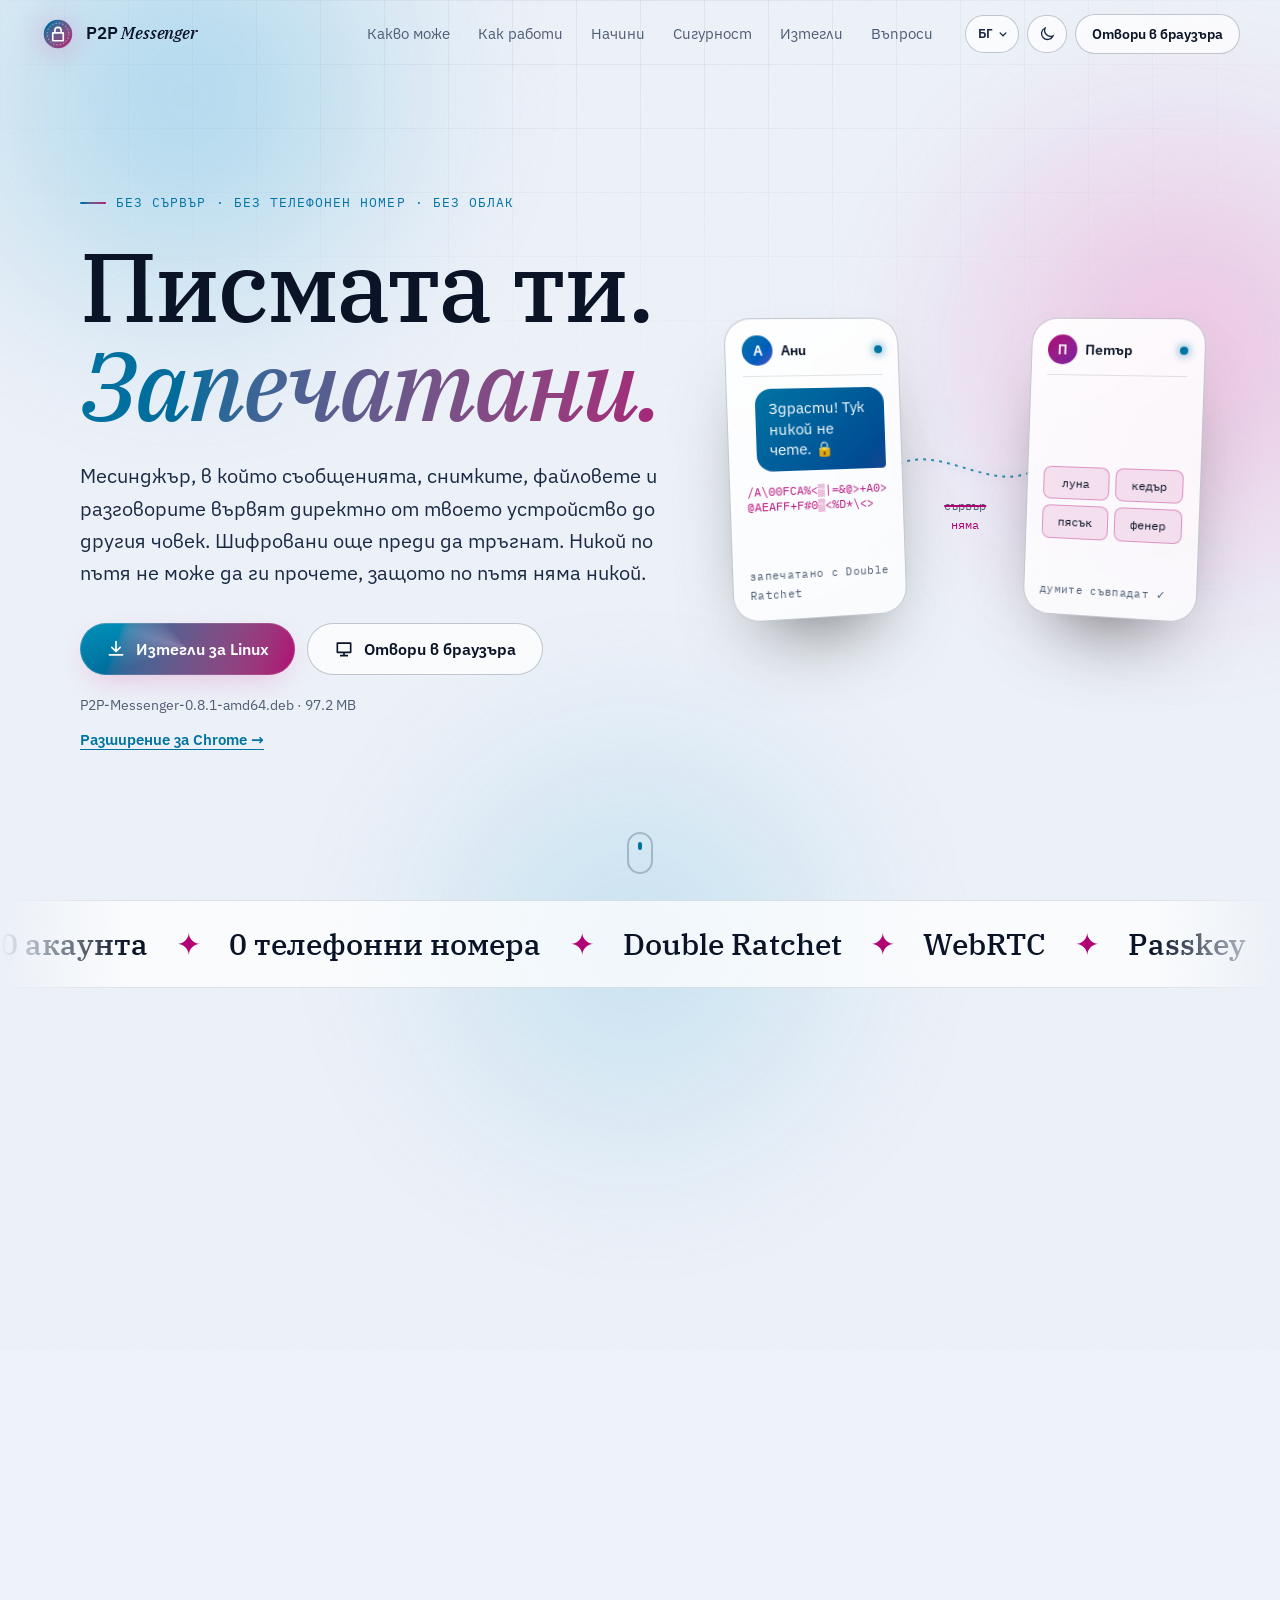
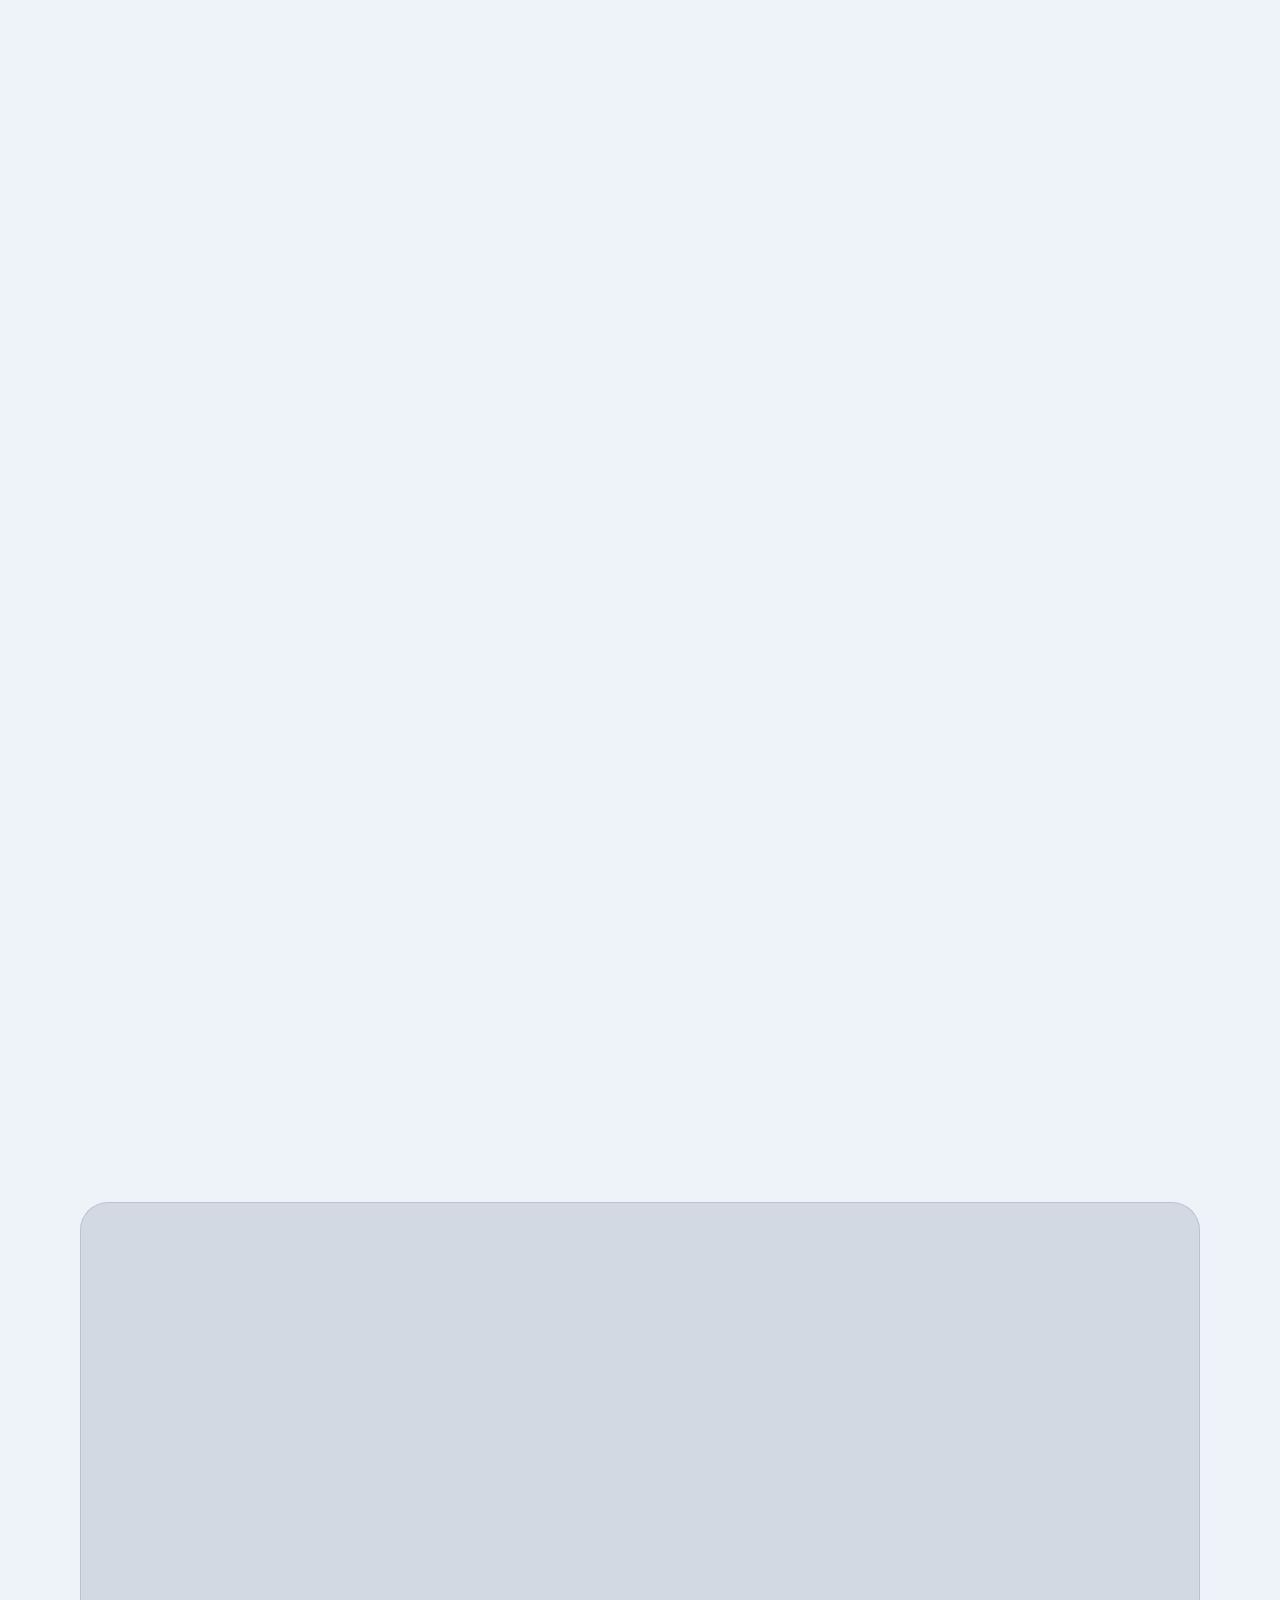
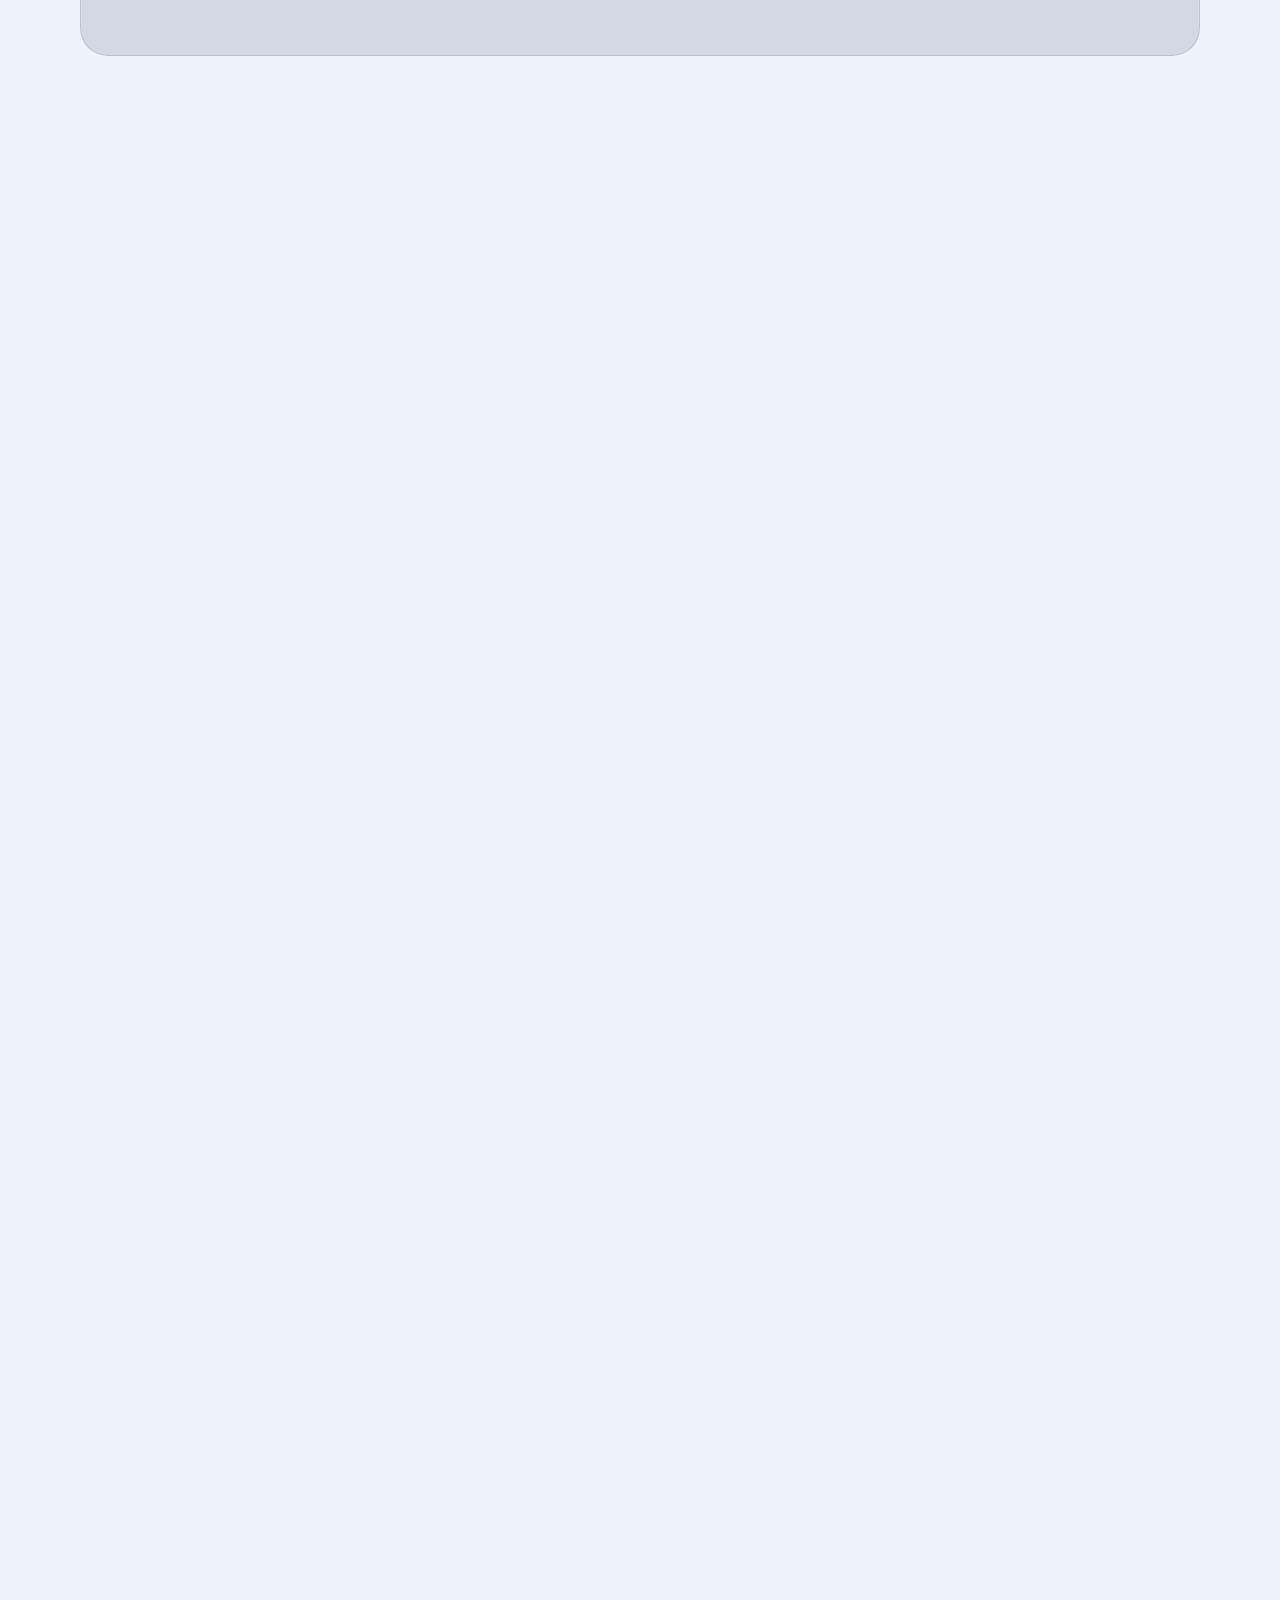
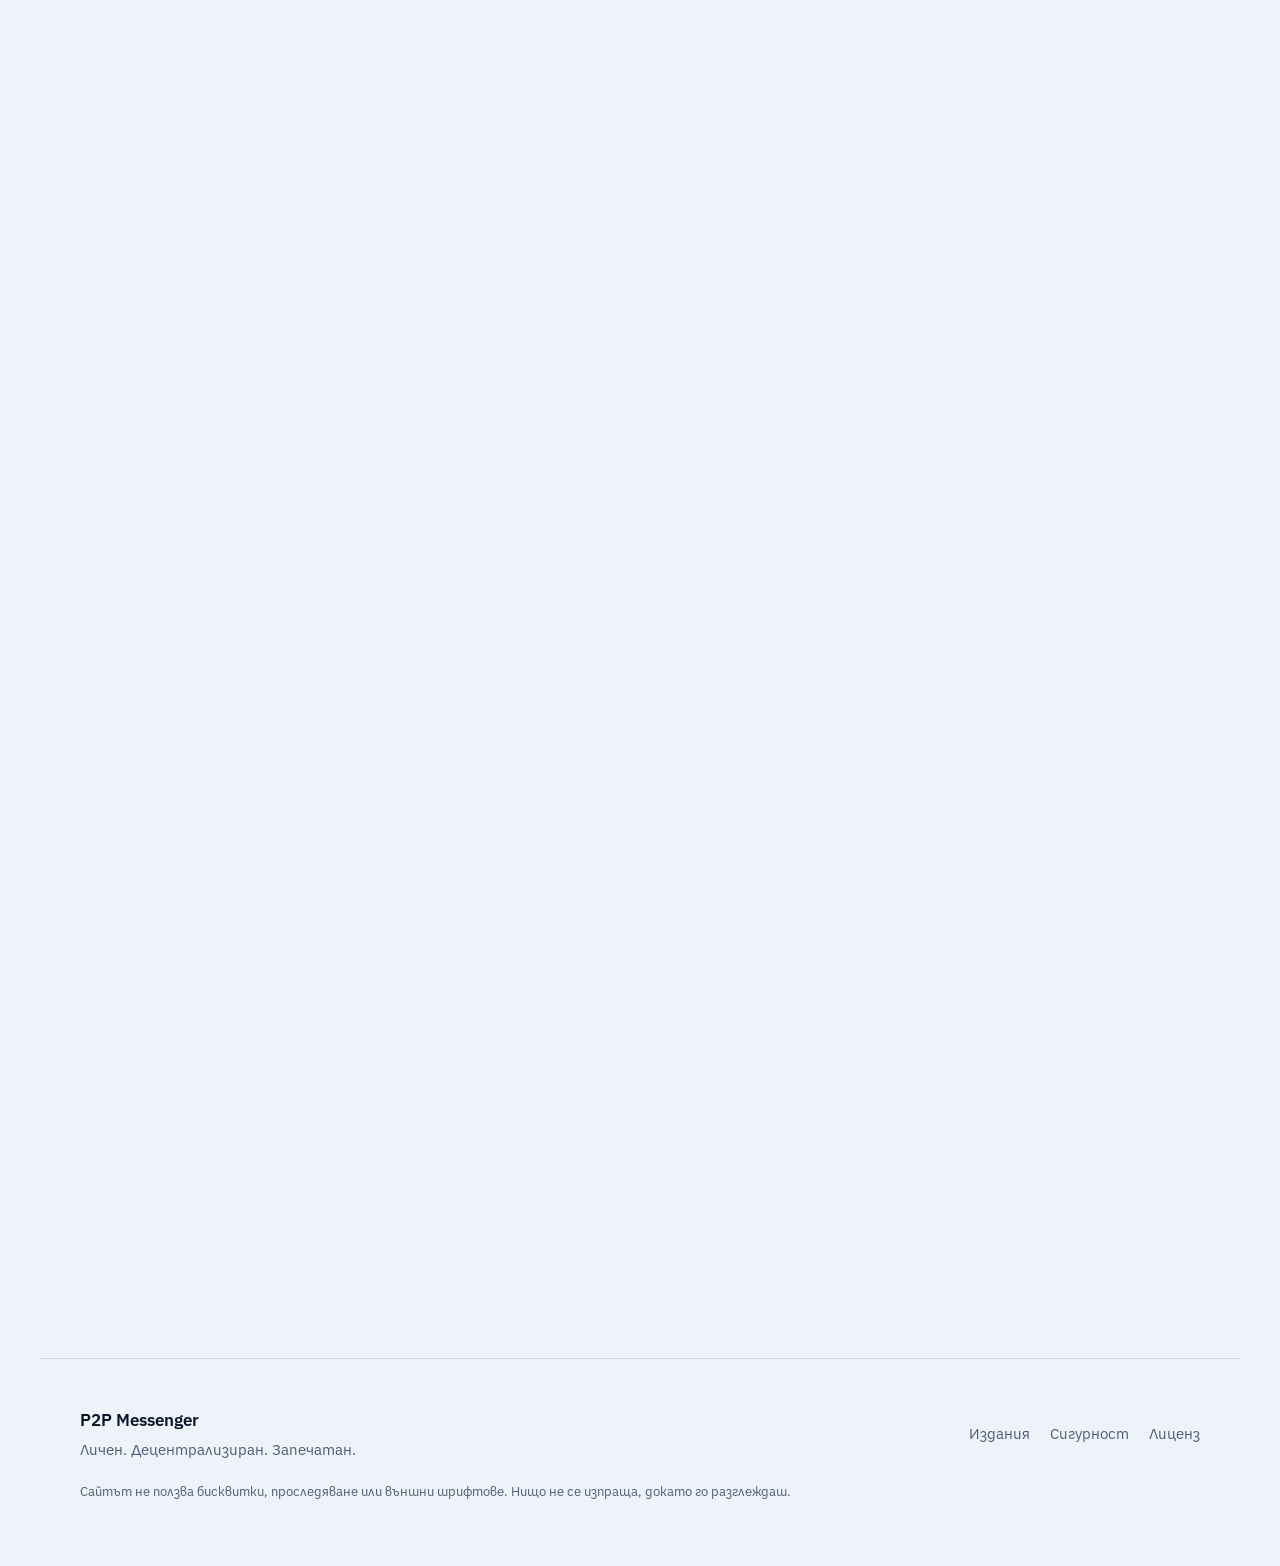
==== commit 25e3e721: "Site build from 35a332f1704c" ====
--- a/index.html
+++ b/index.html
@@ -1,4 +1,4 @@
-<!DOCTYPE html><html lang="bg" data-theme="auto" data-root="" data-other="en/"><head>
+<!DOCTYPE html><html lang="bg" data-theme="auto" data-root="" data-lang="bg" data-langs="bg en es pt fr de ru zh"><head>
     <meta charset="utf-8">
     <meta name="viewport" content="width=device-width, initial-scale=1, viewport-fit=cover">
     <meta http-equiv="Content-Security-Policy" content="default-src 'self'; script-src 'self'; style-src 'self'; img-src 'self' data:; font-src 'self'; connect-src 'self'; object-src 'none'; base-uri 'self'; form-action 'none'; frame-src 'none'; worker-src 'self'; manifest-src 'self'">
@@ -19,7 +19,7 @@
     <!-- Installed app or an old link to the app: straight to the messenger, before anything is drawn. -->
     <script src="boot.js"></script>
     <script type="module" src="site.js"></script>
-  <link rel="canonical" href="https://dyrakarmy.online/"><link rel="alternate" hreflang="bg" href="https://dyrakarmy.online/"><link rel="alternate" hreflang="en" href="https://dyrakarmy.online/en/"><link rel="alternate" hreflang="x-default" href="https://dyrakarmy.online/"><meta property="og:url" content="https://dyrakarmy.online/"><meta property="og:image" content="https://dyrakarmy.online/og-bg.png"><meta property="og:image:width" content="1200"><meta property="og:image:height" content="630"><meta property="og:image:alt" content="P2P Messenger · Писмата ти. Запечатани."><meta property="og:locale:alternate" content="en_US"><script type="application/ld+json">[{"@context":"https://schema.org","@type":"SoftwareApplication","name":"P2P Messenger","applicationCategory":"CommunicationApplication","operatingSystem":"Windows, Linux, Android, iOS, Web","description":"Пиши, говори и пращай файлове без номер, имейл и облак. Директно и шифровано. Windows, Linux, Android, iPhone и браузър.","inLanguage":"bg","offers":{"@type":"Offer","price":"0","priceCurrency":"EUR"},"url":"https://dyrakarmy.online/","image":"https://dyrakarmy.online/og-bg.png"},{"@context":"https://schema.org","@type":"FAQPage","inLanguage":"bg","mainEntity":[{"@type":"Question","name":"Наистина ли няма сървър?","acceptedAnswer":{"@type":"Answer","text":"За съобщенията и файловете – няма. Те вървят директно. Малък сървър се ползва само за „стая“, когато сте далеч и не можете да сканирате QR: той препраща подписаната покана за 10 минути и толкова. Публични STUN сървъри помагат на двете устройства да се намерят, без да виждат съдържание."}},{"@type":"Question","name":"Какво става, ако загубя телефона?","acceptedAnswer":{"@type":"Answer","text":"С 12-те думи възстановяваш профила на ново устройство. Затова ги запиши на хартия. Без тях никой не може да го възстанови, включително ние."}},{"@type":"Question","name":"Трябва ли двамата да сме онлайн?","acceptedAnswer":{"@type":"Answer","text":"Да. Понеже няма сървър, който да пази съобщенията, те се доставят, когато и двамата сте свързани. Това е цената на това никой да не ги пази вместо вас."}},{"@type":"Question","name":"Защо понякога не се свързва?","acceptedAnswer":{"@type":"Answer","text":"Някои мобилни мрежи блокират директните връзки. Пробвайте една Wi‑Fi мрежа за първото свързване или добавете свой TURN сървър в настройките. Чужд сървър по подразбиране не ползваме."}},{"@type":"Question","name":"Колко струва?","acceptedAnswer":{"@type":"Answer","text":"Нищо. Няма реклами, няма абонамент, няма акаунт, който да се продава."}},{"@type":"Question","name":"Безопасно ли е да сваля .exe или .apk отвън?","acceptedAnswer":{"@type":"Answer","text":"Файловете се правят автоматично в GitHub от изходния код. До всеки има SHA-256 сума, а изданията имат подписан SBOM. Ако сумата съвпада, файлът е точно този, който е билднат."}}]}]</script></head>
+  <link rel="canonical" href="https://dyrakarmy.online/"><link rel="alternate" hreflang="bg" href="https://dyrakarmy.online/"><link rel="alternate" hreflang="en" href="https://dyrakarmy.online/en/"><link rel="alternate" hreflang="es" href="https://dyrakarmy.online/es/"><link rel="alternate" hreflang="pt-BR" href="https://dyrakarmy.online/pt/"><link rel="alternate" hreflang="fr" href="https://dyrakarmy.online/fr/"><link rel="alternate" hreflang="de" href="https://dyrakarmy.online/de/"><link rel="alternate" hreflang="ru" href="https://dyrakarmy.online/ru/"><link rel="alternate" hreflang="zh-Hans" href="https://dyrakarmy.online/zh/"><link rel="alternate" hreflang="x-default" href="https://dyrakarmy.online/"><meta property="og:url" content="https://dyrakarmy.online/"><meta property="og:image" content="https://dyrakarmy.online/og-bg.png"><meta property="og:image:width" content="1200"><meta property="og:image:height" content="630"><meta property="og:image:alt" content="P2P Messenger · Писмата ти. Запечатани."><meta property="og:locale:alternate" content="en_US"><meta property="og:locale:alternate" content="es_ES"><meta property="og:locale:alternate" content="pt_BR"><meta property="og:locale:alternate" content="fr_FR"><meta property="og:locale:alternate" content="de_DE"><meta property="og:locale:alternate" content="ru_RU"><meta property="og:locale:alternate" content="zh_CN"><script type="application/ld+json">[{"@context":"https://schema.org","@type":"SoftwareApplication","name":"P2P Messenger","applicationCategory":"CommunicationApplication","operatingSystem":"Windows, Linux, Android, iOS, Web","description":"Пиши, говори и пращай файлове без номер, имейл и облак. Директно и шифровано. Windows, Linux, Android, iPhone и браузър.","inLanguage":"bg","offers":{"@type":"Offer","price":"0","priceCurrency":"EUR"},"url":"https://dyrakarmy.online/","image":"https://dyrakarmy.online/og-bg.png"},{"@context":"https://schema.org","@type":"FAQPage","inLanguage":"bg","mainEntity":[{"@type":"Question","name":"Наистина ли няма сървър?","acceptedAnswer":{"@type":"Answer","text":"За съобщенията и файловете – няма. Те вървят директно. Малък сървър се ползва само за „стая“, когато сте далеч и не можете да сканирате QR: за 10 минути той препраща шифровани кадри, които не може да прочете. Публични STUN сървъри помагат на двете устройства да се намерят, без да виждат съдържание."}},{"@type":"Question","name":"Какво става, ако загубя телефона?","acceptedAnswer":{"@type":"Answer","text":"С 12-те думи възстановяваш профила на ново устройство. Затова ги запиши на хартия. Без тях никой не може да го възстанови, включително ние."}},{"@type":"Question","name":"Трябва ли двамата да сме онлайн?","acceptedAnswer":{"@type":"Answer","text":"Да. Понеже няма сървър, който да пази съобщенията, те се доставят, когато и двамата сте свързани. Това е цената на това никой да не ги пази вместо вас."}},{"@type":"Question","name":"Защо понякога не се свързва?","acceptedAnswer":{"@type":"Answer","text":"Някои мобилни мрежи блокират директните връзки. Пробвайте една Wi‑Fi мрежа за първото свързване или добавете свой TURN сървър в настройките. Чужд сървър по подразбиране не ползваме."}},{"@type":"Question","name":"Колко струва?","acceptedAnswer":{"@type":"Answer","text":"Нищо. Няма реклами, няма абонамент, няма акаунт, който да се продава."}},{"@type":"Question","name":"Безопасно ли е да сваля .exe или .apk отвън?","acceptedAnswer":{"@type":"Answer","text":"Файловете се правят автоматично в GitHub от изходния код. До всеки има SHA-256 сума, а изданията имат подписан SBOM. Ако сумата съвпада, файлът е точно този, който е билднат."}}]}]</script></head>
   <body>
     <a class="skip" href="#main" data-i18n="skip">Към съдържанието</a>
 
@@ -41,12 +41,26 @@
       <nav class="nav" aria-label="Основно меню" data-i18n-aria="navLabel">
         <a href="#features" data-i18n="navFeatures">Какво може</a>
         <a href="#how" data-i18n="navHow">Как работи</a>
+        <a href="#connect" data-i18n="navConnect">Начини</a>
         <a href="#security" data-i18n="navSecurity">Сигурност</a>
         <a href="#download" data-i18n="navDownload">Изтегли</a>
         <a href="#faq" data-i18n="navFaq">Въпроси</a>
       </nav>
       <div class="bar-tools">
-        <a class="chip lang" href="en/" hreflang="en" lang="en" data-lang-toggle="" aria-label="Switch to English">EN</a>
+        <details class="langs" data-langs-menu="">
+          <summary class="chip lang" aria-label="Език" data-i18n-aria="langLabel"><span data-lang-current="">БГ</span><svg viewBox="0 0 24 24" aria-hidden="true"><path d="m7 10 5 5 5-5"></path></svg></summary>
+          <!-- written again for every page by scripts/site/build.mjs from site/locales.js -->
+          <ul class="lang-list" data-lang-list="">
+            <li><a href="./" hreflang="bg" lang="bg" data-code="bg" aria-current="page">Български</a></li>
+            <li><a href="en/" hreflang="en" lang="en" data-code="en">English</a></li>
+            <li><a href="es/" hreflang="es" lang="es" data-code="es">Español</a></li>
+            <li><a href="pt/" hreflang="pt-BR" lang="pt-BR" data-code="pt">Português (Brasil)</a></li>
+            <li><a href="fr/" hreflang="fr" lang="fr" data-code="fr">Français</a></li>
+            <li><a href="de/" hreflang="de" lang="de" data-code="de">Deutsch</a></li>
+            <li><a href="ru/" hreflang="ru" lang="ru" data-code="ru">Русский</a></li>
+            <li><a href="zh/" hreflang="zh-Hans" lang="zh-Hans" data-code="zh">简体中文</a></li>
+          </ul>
+        </details>
         <button class="chip theme" type="button" data-theme-toggle="" aria-label="Светла или тъмна тема" data-i18n-aria="themeLabel">
           <svg viewBox="0 0 24 24" aria-hidden="true"><path class="sun" d="M12 4V2m0 20v-2m8-8h2M2 12h2m13.7-5.7 1.4-1.4M4.9 19.1l1.4-1.4m11.4 0 1.4 1.4M4.9 4.9l1.4 1.4M12 7a5 5 0 1 0 0 10 5 5 0 0 0 0-10z"></path><path class="moon" d="M20 14.5A8 8 0 0 1 9.5 4a8 8 0 1 0 10.5 10.5z"></path></svg>
         </button>
@@ -62,9 +76,10 @@
       <nav aria-label="Меню" data-i18n-aria="menuLabel">
         <a href="#features"><small>01</small><span data-i18n="navFeatures">Какво може</span></a>
         <a href="#how"><small>02</small><span data-i18n="navHow">Как работи</span></a>
-        <a href="#security"><small>03</small><span data-i18n="navSecurity">Сигурност</span></a>
-        <a href="#download"><small>04</small><span data-i18n="navDownload">Изтегли</span></a>
-        <a href="#faq"><small>05</small><span data-i18n="navFaq">Въпроси</span></a>
+        <a href="#connect"><small>03</small><span data-i18n="navConnect">Начини</span></a>
+        <a href="#security"><small>04</small><span data-i18n="navSecurity">Сигурност</span></a>
+        <a href="#download"><small>05</small><span data-i18n="navDownload">Изтегли</span></a>
+        <a href="#faq"><small>06</small><span data-i18n="navFaq">Въпроси</span></a>
       </nav>
       <div class="menu-quick">
         <p data-i18n="menuQuick">Направо към файла за</p>
@@ -97,6 +112,7 @@
             </a>
           </div>
           <p class="cta-note reveal" data-primary-note="" data-i18n="ctaNote">Без акаунт · Windows, Linux, Android, iPhone и браузър</p>
+          <p class="ext-link reveal"><a href="#download" data-open-tab="extension" data-i18n="extHeroLink">Разширение за Chrome →</a></p>
         </div>
 
         <!-- the live demo: a message is sealed, travels with nobody in between, and is opened -->
@@ -157,8 +173,8 @@
           </article>
           <article class="card reveal" data-tilt="">
             <div class="card-ico"><svg viewBox="0 0 24 24"><path d="M3 3h7v7H3zM14 3h7v7h-7zM3 14h7v7H3z"></path><path d="M14 14h3v3h-3zM18 18h3v3h-3z"></path></svg></div>
-            <h3 data-i18n="f3t">Контакт с QR</h3>
-            <p data-i18n="f3p">Покажи кода, другият го сканира. Или кратък код от 10 знака, който важи 10 минути.</p>
+            <h3 data-i18n="f3t">Седем начина да се свържете</h3>
+            <p data-i18n="f3p">QR на живо, код отдалеч, Bluetooth, звук, светлина, общ приятел или покана през месинджър. Думите от кода не стигат до сървъра.</p>
           </article>
           <article class="card reveal" data-tilt="">
             <div class="card-ico"><svg viewBox="0 0 24 24"><path d="M14 3H6v18h12V7z"></path><path d="M14 3v4h4M12 10v6m-3-3 3 3 3-3"></path></svg></div>
@@ -204,7 +220,7 @@
           <li class="step reveal">
             <span class="step-n">2</span>
             <h3 data-i18n="s2t">Свържи се</h3>
-            <p data-i18n="s2p">Покажи QR кода или прати кратък код. Връзката между двете устройства е директна (WebRTC).</p>
+            <p data-i18n="s2p">Свържи се по един от седем начина: QR, код, Bluetooth, звук, светлина, общ приятел или покана. Връзката между двете устройства е директна (WebRTC).</p>
           </li>
           <li class="step reveal">
             <span class="step-n">3</span>
@@ -234,6 +250,139 @@
         </div>
       </section>
 
+      <!-- ================= CONNECT: seven ways ================= -->
+      <section class="connect" id="connect" data-palette="8">
+        <header class="sec-head reveal">
+          <p class="kicker" data-i18n="connKicker">Начини за свързване</p>
+          <h2 data-i18n-html="connTitle">Седем начина да се свържете.<br><em>Изберете своя.</em></h2>
+          <p class="sec-lead" data-i18n="connLead">Всеки начин носи поканата по различен път. След свързването, и при седемте, сравнявате едни и същи 12 думи за сигурност: ако съвпадат, никой не стои по средата.</p>
+        </header>
+        <div class="ways">
+          <article class="card way reveal" data-tilt="" data-way="qr">
+            <div class="way-art" aria-hidden="true">
+              <svg class="art" viewBox="0 0 240 120" focusable="false">
+                <g class="ph"><rect x="52" y="14" width="44" height="88" rx="9"></rect><rect class="scr" x="57" y="24" width="34" height="68" rx="4"></rect></g>
+                <g class="ph"><rect x="144" y="14" width="44" height="88" rx="9"></rect><rect class="scr" x="149" y="24" width="34" height="68" rx="4"></rect></g>
+                <g class="qr an qr-l"><rect x="63" y="46" width="8" height="8"></rect><rect x="73" y="46" width="8" height="8"></rect><rect x="63" y="56" width="8" height="8"></rect><rect x="73" y="66" width="8" height="8"></rect><rect x="63" y="66" width="8" height="8"></rect><rect x="73" y="56" width="8" height="8" class="dim"></rect></g>
+                <g class="qr an qr-r"><rect x="155" y="46" width="8" height="8"></rect><rect x="165" y="56" width="8" height="8"></rect><rect x="155" y="56" width="8" height="8" class="dim"></rect><rect x="165" y="46" width="8" height="8"></rect><rect x="155" y="66" width="8" height="8"></rect><rect x="165" y="66" width="8" height="8" class="dim"></rect></g>
+                <rect class="scan an" x="60" y="40" width="28" height="2.5" rx="1.2"></rect>
+                <rect class="scan scan-r an" x="152" y="40" width="28" height="2.5" rx="1.2"></rect>
+                <g class="ok an"><circle cx="120" cy="58" r="12"></circle><path d="M114 58.5l4.2 4.2 7.8-8.4"></path></g>
+              </svg>
+            </div>
+            <span class="way-n mono" aria-hidden="true">01</span>
+            <h3 data-i18n="w1t">QR лице в лице</h3>
+            <p data-i18n="w1p">Двата телефона си показват и сканират QR кодове. Поканата е подписан текст в самия код, затова изобщо няма сървър (локален режим).</p>
+            <p class="way-when"><b data-i18n="wayWhen">Подходящо, когато</b> <span data-i18n="w1w">сте на едно място.</span></p>
+          </article>
+
+          <article class="card way reveal" data-tilt="" data-way="code">
+            <div class="way-art" aria-hidden="true">
+              <svg class="art" viewBox="0 0 240 120" focusable="false">
+                <path class="arc" d="M38 104 Q120 124 202 104"></path>
+                <circle class="say an" cx="79" cy="111.5" r="3.6"></circle><circle class="say an" cx="120" cy="114" r="3.6"></circle><circle class="say an" cx="161" cy="111.5" r="3.6"></circle>
+                <g class="ph"><rect x="16" y="10" width="44" height="86" rx="9"></rect><rect class="scr" x="21" y="20" width="34" height="66" rx="4"></rect></g>
+                <g class="ph"><rect x="180" y="10" width="44" height="86" rx="9"></rect><rect class="scr" x="185" y="20" width="34" height="66" rx="4"></rect></g>
+                <g class="chips"><rect class="cd an" x="92" y="12" width="8" height="11" rx="2"></rect><rect class="cd an" x="104" y="12" width="8" height="11" rx="2"></rect><rect class="cd an" x="116" y="12" width="8" height="11" rx="2"></rect><rect class="cd an" x="128" y="12" width="8" height="11" rx="2"></rect><rect class="cd an" x="140" y="12" width="8" height="11" rx="2"></rect></g>
+                <g class="box"><rect x="102" y="38" width="36" height="34" rx="7"></rect><path d="M110 50h20M110 58h20M110 66h12"></path></g>
+                <rect class="pkt an" x="64" y="49" width="15" height="11" rx="3"></rect>
+              </svg>
+            </div>
+            <span class="way-n mono" aria-hidden="true">02</span>
+            <h3 data-i18n="w2t">Кратък код от разстояние</h3>
+            <p data-i18n="w2p">Единият отваря стая и по телефона казва код от 5 знака и 3 думи. Сървърът вижда само номера на стаята и шифрован текст; ключът идва от думите (CPace PAKE).</p>
+            <p class="way-when"><b data-i18n="wayWhen">Подходящо, когато</b> <span data-i18n="w2w">сте далеч, но можете да си говорите.</span></p>
+          </article>
+
+          <article class="card way reveal" data-tilt="" data-way="ble">
+            <div class="way-art" aria-hidden="true">
+              <svg class="art" viewBox="0 0 240 120" focusable="false">
+                <circle class="ring an" cx="120" cy="58" r="14"></circle><circle class="ring r2 an" cx="120" cy="58" r="14"></circle><circle class="ring r3 an" cx="120" cy="58" r="14"></circle>
+                <g class="ph"><rect x="52" y="14" width="44" height="88" rx="9"></rect><rect class="scr" x="57" y="24" width="34" height="68" rx="4"></rect></g>
+                <g class="ph"><rect x="144" y="14" width="44" height="88" rx="9"></rect><rect class="scr" x="149" y="24" width="34" height="68" rx="4"></rect></g>
+                <g class="bt an"><circle cx="120" cy="58" r="15"></circle><path d="M114 52l12 12-6 5V47l6 5-12 12"></path></g>
+                <circle class="blip an" cx="74" cy="58" r="4"></circle><circle class="blip b2 an" cx="166" cy="58" r="4"></circle>
+              </svg>
+            </div>
+            <span class="way-n mono" aria-hidden="true">03</span>
+            <h3 data-i18n="w3t">Bluetooth</h3>
+            <p data-i18n="w3p">Телефоните един до друг си подават поканата по Bluetooth Low Energy. Само в приложението за Android и iPhone, не в браузъра.</p>
+            <p class="way-when"><b data-i18n="wayWhen">Подходящо, когато</b> <span data-i18n="w3w">сте близо един до друг и не искате да сканирате.</span></p>
+          </article>
+
+          <article class="card way reveal" data-tilt="" data-way="sound">
+            <div class="way-art" aria-hidden="true">
+              <svg class="art" viewBox="0 0 240 120" focusable="false">
+                <g class="ph"><rect x="30" y="14" width="44" height="88" rx="9"></rect><rect class="scr" x="35" y="24" width="34" height="68" rx="4"></rect></g>
+                <g class="ph"><rect x="166" y="14" width="44" height="88" rx="9"></rect><rect class="scr" x="171" y="24" width="34" height="68" rx="4"></rect></g>
+                <g class="qr"><rect x="41" y="44" width="8" height="8"></rect><rect x="51" y="44" width="8" height="8"></rect><rect x="41" y="54" width="8" height="8"></rect><rect x="51" y="64" width="8" height="8"></rect><rect x="41" y="64" width="8" height="8"></rect><rect x="51" y="54" width="8" height="8" class="dim"></rect></g>
+                <circle class="mic an" cx="52" cy="82" r="3.2"></circle>
+                <g class="eq"><rect class="eqb an" x="175" y="54" width="3.4" height="14" rx="1.7"></rect><rect class="eqb b2 an" x="181" y="54" width="3.4" height="14" rx="1.7"></rect><rect class="eqb b3 an" x="187" y="54" width="3.4" height="14" rx="1.7"></rect><rect class="eqb b4 an" x="193" y="54" width="3.4" height="14" rx="1.7"></rect><rect class="eqb b5 an" x="199" y="54" width="3.4" height="14" rx="1.7"></rect></g>
+                <path class="wave an" d="M156 46q-9 12 0 24"></path><path class="wave w2 an" d="M156 46q-9 12 0 24"></path><path class="wave w3 an" d="M156 46q-9 12 0 24"></path>
+              </svg>
+            </div>
+            <span class="way-n mono" aria-hidden="true">04</span>
+            <span class="way-new" data-i18n="wayNew">Ново</span>
+            <h3 data-i18n="w4t">QR + звук</h3>
+            <p data-i18n="w4p">Единият телефон показва QR, другият отговаря с кратък звук (около 15 секунди) през говорителя, а първият го слуша с микрофона. Няма втори код за сканиране.</p>
+            <p class="way-when"><b data-i18n="wayWhen">Подходящо, когато</b> <span data-i18n="w4w">сте заедно на сравнително тихо място.</span></p>
+          </article>
+
+          <article class="card way reveal" data-tilt="" data-way="light">
+            <div class="way-art" aria-hidden="true">
+              <svg class="art" viewBox="0 0 240 120" focusable="false">
+                <g class="ph"><rect x="30" y="14" width="44" height="88" rx="9"></rect><rect class="scr" x="35" y="24" width="34" height="68" rx="4"></rect></g>
+                <g class="ph"><rect x="166" y="14" width="44" height="88" rx="9"></rect><rect class="scr" x="171" y="24" width="34" height="68" rx="4"></rect></g>
+                <g class="cells"><rect class="lc c1 an" x="36.4" y="45" width="6" height="6" rx="1.4"></rect><rect class="lc c2 an" x="44.8" y="45" width="6" height="6" rx="1.4"></rect><rect class="lc c3 an" x="53.2" y="45" width="6" height="6" rx="1.4"></rect><rect class="lc c2 an" x="61.6" y="45" width="6" height="6" rx="1.4"></rect><rect class="lc c3 an" x="36.4" y="53.4" width="6" height="6" rx="1.4"></rect><rect class="lc c1 an" x="44.8" y="53.4" width="6" height="6" rx="1.4"></rect><rect class="lc c2 an" x="53.2" y="53.4" width="6" height="6" rx="1.4"></rect><rect class="lc c1 an" x="61.6" y="53.4" width="6" height="6" rx="1.4"></rect><rect class="lc c2 an" x="36.4" y="61.8" width="6" height="6" rx="1.4"></rect><rect class="lc c3 an" x="44.8" y="61.8" width="6" height="6" rx="1.4"></rect><rect class="lc c1 an" x="53.2" y="61.8" width="6" height="6" rx="1.4"></rect><rect class="lc c3 an" x="61.6" y="61.8" width="6" height="6" rx="1.4"></rect><rect class="lc c1 an" x="36.4" y="70.2" width="6" height="6" rx="1.4"></rect><rect class="lc c2 an" x="44.8" y="70.2" width="6" height="6" rx="1.4"></rect><rect class="lc c3 an" x="53.2" y="70.2" width="6" height="6" rx="1.4"></rect><rect class="lc c2 an" x="61.6" y="70.2" width="6" height="6" rx="1.4"></rect></g>
+                <path class="ray an" d="M80 48L158 38"></path><path class="ray r2 an" d="M80 58H158"></path><path class="ray r3 an" d="M80 68L158 78"></path>
+                <g class="vf an"><path d="M176 40v-6h6M200 34h6v6M206 78v6h-6M182 84h-6v-6"></path><circle cx="191" cy="59" r="3.4"></circle></g>
+                <circle class="lens" cx="188" cy="19" r="1.8"></circle>
+              </svg>
+            </div>
+            <span class="way-n mono" aria-hidden="true">05</span>
+            <span class="way-new" data-i18n="wayNew">Ново</span>
+            <h3 data-i18n="w7t">QR + светлина</h3>
+            <p data-i18n="w7p">Единият телефон показва QR, другият го сканира и в отговор показва на екрана си бавна анимация от цветни квадратчета (5–8 секунди), която първият чете с камерата. Най-много 3 смени в секунда, без червено, с предупреждение преди началото.</p>
+            <p class="way-when"><b data-i18n="wayWhen">Подходящо, когато</b> <span data-i18n="w7w">сте заедно, но е шумно.</span></p>
+          </article>
+
+          <article class="card way reveal" data-tilt="" data-way="friend">
+            <div class="way-art" aria-hidden="true">
+              <svg class="art" viewBox="0 0 240 120" focusable="false">
+                <path class="ln l1 an" d="M120 36L58 86"></path><path class="ln l2 an" d="M120 36L182 86"></path>
+                <path class="ln dash l3 an" d="M70 92H170"></path>
+                <circle class="pdot d1 an" cx="120" cy="36" r="4.5"></circle><circle class="pdot d2 an" cx="120" cy="36" r="4.5"></circle>
+                <g class="who"><circle cx="120" cy="26" r="15"></circle><circle class="hd" cx="120" cy="22" r="4.6"></circle><path class="sh" d="M111 35a9 8 0 0 1 18 0"></path></g>
+                <g class="who"><circle cx="50" cy="92" r="15"></circle><circle class="hd" cx="50" cy="88" r="4.6"></circle><path class="sh" d="M41 101a9 8 0 0 1 18 0"></path></g>
+                <g class="who"><circle cx="190" cy="92" r="15"></circle><circle class="hd" cx="190" cy="88" r="4.6"></circle><path class="sh" d="M181 101a9 8 0 0 1 18 0"></path></g>
+                <g class="ok an"><circle cx="120" cy="92" r="9"></circle><path d="M115.5 92.2l3.1 3.1 5.9-6.3"></path></g>
+              </svg>
+            </div>
+            <span class="way-n mono" aria-hidden="true">06</span>
+            <span class="way-new" data-i18n="wayNew">Ново</span>
+            <h3 data-i18n="w5t">Чрез общ приятел</h3>
+            <p data-i18n="w5p">Контакт, когото и двамата познавате, ви запознава. Всичко е директно между вас, и двамата трябва да приемете, а приятелят не може да се представи за друг.</p>
+            <p class="way-when"><b data-i18n="wayWhen">Подходящо, когато</b> <span data-i18n="w5w">имате общ приятел, на когото вече вярвате.</span></p>
+          </article>
+
+          <article class="card way reveal" data-tilt="" data-way="relay">
+            <div class="way-art" aria-hidden="true">
+              <svg class="art" viewBox="0 0 240 120" focusable="false">
+                <path class="arc" d="M40 62Q120 8 200 62"></path>
+                <g class="ph"><rect x="16" y="14" width="44" height="88" rx="9"></rect><rect class="scr" x="21" y="24" width="34" height="68" rx="4"></rect></g>
+                <g class="ph"><rect x="180" y="14" width="44" height="88" rx="9"></rect><rect class="scr" x="185" y="24" width="34" height="68" rx="4"></rect></g>
+                <g class="bub an"><path d="M90 42h60a8 8 0 0 1 8 8v22a8 8 0 0 1-8 8h-44l-10 9v-9h-6a8 8 0 0 1-8-8V50a8 8 0 0 1 8-8z"></path><path class="tx" d="M98 54h44M98 62h30M98 70h38"></path></g>
+                <path class="plane an" d="M54 52l18 7-18 7 4-7z"></path>
+              </svg>
+            </div>
+            <span class="way-n mono" aria-hidden="true">07</span>
+            <h3 data-i18n="w6t">Telegram бот или копирана покана</h3>
+            <p data-i18n="w6p">Подписаната покана минава през Telegram бота или я копирате и поставяте във всеки месинджър. Каналът вижда поканата, но подмяна се издава при сравняването на думите.</p>
+            <p class="way-when"><b data-i18n="wayWhen">Подходящо, когато</b> <span data-i18n="w6w">сте далеч и не можете да си говорите.</span></p>
+          </article>
+        </div>
+      </section>
+
       <!-- ================= SECURITY ================= -->
       <section class="security" id="security" data-palette="4">
         <header class="sec-head reveal">
@@ -244,7 +393,7 @@
           <div class="sec-item reveal"><b data-i18n="sec1t">Подписани издания</b><p data-i18n="sec1p">Всяко издание има подписан списък на зависимостите (SBOM) и контролни суми.</p></div>
           <div class="sec-item reveal"><b data-i18n="sec2t">Повторими билдове</b><p data-i18n="sec2p">Два чисти билда от един и същи код дават еднакви файлове. Проверява се автоматично.</p></div>
           <div class="sec-item reveal"><b data-i18n="sec3t">Проверен спрямо еталон</b><p data-i18n="sec3p">Double Ratchet минава тестове срещу независима еталонна реализация. Платен външен одит още няма и ние го казваме.</p></div>
-          <div class="sec-item reveal"><b data-i18n="sec4t">Сигналният сървър е сляп</b><p data-i18n="sec4p">В режим „стая“ малък Worker само препраща подписани покани за 10 минути. Не вижда съобщения, не пише логове. Режимът с QR не ползва сървър изобщо.</p></div>
+          <div class="sec-item reveal"><b data-i18n="sec4t">Сигналният сървър е сляп</b><p data-i18n="sec4p">В режим „стая“ малък Worker препраща само шифровани кадри за 10 минути. Ключът идва от трите думи (PAKE), затова той не вижда поканата, ключовете и адресите ви. Режимът с QR не ползва сървър изобщо.</p></div>
           <div class="sec-item reveal"><b data-i18n="sec5t">Шифровано и на диска</b><p data-i18n="sec5p">Историята и контактите се пазят на устройството, шифровани с AES-GCM. Ключът не излиза от него.</p></div>
           <div class="sec-item reveal warn"><b data-i18n="sec6t">Честно предупреждение</b><p data-i18n="sec6p">Връзката е директна, затова някои мобилни мрежи я блокират. Тогава първото свързване мини през една Wi‑Fi мрежа или през твой собствен TURN сървър.</p></div>
         </div>
@@ -263,6 +412,7 @@
           <button role="tab" type="button" data-tab="android" id="tab-android" aria-controls="dl-android">Android</button>
           <button role="tab" type="button" data-tab="ios" id="tab-ios" aria-controls="dl-ios">iPhone · iPad</button>
           <button role="tab" type="button" data-tab="web" id="tab-web" aria-controls="dl-web" data-i18n="osWeb">Браузър</button>
+          <button role="tab" type="button" data-tab="extension" id="tab-extension" aria-controls="dl-extension" data-i18n="osExtension">Разширение</button>
           <span class="tab-ink" aria-hidden="true"></span>
         </div>
 
@@ -317,6 +467,37 @@
             <p class="panel-lead" data-i18n="webLead">Chrome, Edge, Firefox или Safari, на компютър или телефон. След първото отваряне работи и без интернет за заредените части.</p>
             <a class="btn btn-main" href="app/"><span data-i18n="openApp">Отвори в браузъра</span></a>
           </div>
+
+          <div class="panel" role="tabpanel" id="dl-extension" aria-labelledby="tab-extension" data-panel="extension" hidden="">
+            <div class="panel-head"><h3 data-i18n="extTitle">Разширение за Chrome</h3><span class="badge" data-ext-badge=""></span></div>
+            <div class="ext-grid">
+              <div class="ext-demo" role="img" aria-label="Как изглежда прозорчето на разширението" data-i18n-aria="extMockLabel">
+                <div class="ext-bar" aria-hidden="true"><i></i><i></i><i></i><span class="ext-addr">dyrakarmy.online/app/</span><span class="ext-pin"></span></div>
+                <div class="ext-popup" aria-hidden="true" data-ext-mock="" lang="bg">
+                  <div class="ext-brand"><span class="ext-ico"></span><div><div class="ext-h1" data-ext-msg="popupTitle">P2P Messenger</div><div class="ext-sub" data-ext-msg="popupSubtitle">Личен, директен, без сървъри.</div></div></div>
+                  <div class="ext-status" data-ext-msg="statusClosed">Още не е отворен.</div>
+                  <div class="ext-btn primary" data-ext-msg="openMessenger">Отвори месинджъра</div>
+                  <div class="ext-btn" data-ext-msg="openWindow">Отвори в малък прозорец</div>
+                  <div class="ext-foot"><p data-ext-msg="shortcutHint">Клавиши: Ctrl+Shift+M (Command+Shift+M на Mac)</p><p data-ext-msg="privacyNote">Разширението само отваря приложението. Не събира данни и няма собствени сървъри.</p></div>
+                </div>
+              </div>
+              <div class="ext-info">
+                <p class="panel-lead" data-i18n-html="extLead">Малък бутон до адресната лента, който отваря месинджъра с един клик или с <code>Ctrl+Shift+M</code>. Ако вече е отворен в раздел, го връща напред. Не събира данни и няма свои сървъри.</p>
+                <div class="files">
+                  <a class="file main" href="downloads/p2p-messenger-quick-launch.zip" download="p2p-messenger-quick-launch.zip" data-ext-file=""><b data-i18n="extFile">Свали разширението</b><small>.zip · Chromium</small><span class="meta" data-ext-meta=""></span></a>
+                </div>
+                <div class="code-line" data-ext-sha-line="" hidden=""><span class="mono"><span class="sha-label">SHA-256</span> <span data-ext-sha=""></span></span><button class="copy" type="button" data-copy-from="[data-ext-sha]" data-i18n="copy">Копирай</button></div>
+                <p class="hint" data-i18n="extBrowsers">Работи в Chrome, Edge, Brave и други браузъри на Chromium. Във Firefox и Safari ползвай приложението директно.</p>
+                <p class="hint ext-store" data-i18n="extStore">Не е в Chrome Web Store, затова се добавя ръчно като „разархивирано разширение“. Chrome може да покаже предупреждение за режим за разработчици: това е нормално.</p>
+              </div>
+            </div>
+            <ol class="mini-steps ext-steps">
+              <li data-i18n="ext1">Свали файла и го разархивирай в папка, която няма да триеш: Chrome чете разширението оттам.</li>
+              <li data-i18n-html="ext2">Отвори <code>chrome://extensions</code> (в Edge: <code>edge://extensions</code>) и включи „Режим за разработчици“ горе вдясно.</li>
+              <li data-i18n="ext3">Натисни „Зареди неопакован“ (Load unpacked) и избери разархивираната папка, в която е manifest.json.</li>
+              <li data-i18n-html="ext4">Готово. Закачи иконата от пъзела до адресната лента и натисни <code>Ctrl+Shift+M</code> (на Mac: <code>Command+Shift+M</code>).</li>
+            </ol>
+          </div>
         </div>
         <p class="all-releases reveal"><a href="https://github.com/biramentv-ux/p2p-pure-releases/releases" rel="noopener" data-i18n="allReleases">Всички издания и бележки в GitHub →</a></p>
       </section>
@@ -328,7 +509,7 @@
           <h2 data-i18n-html="faqTitle">Питат ни.<br><em>Отговаряме направо.</em></h2>
         </header>
         <div class="qa">
-          <details class="reveal"><summary data-i18n="q1">Наистина ли няма сървър?</summary><p data-i18n="a1">За съобщенията и файловете – няма. Те вървят директно. Малък сървър се ползва само за „стая“, когато сте далеч и не можете да сканирате QR: той препраща подписаната покана за 10 минути и толкова. Публични STUN сървъри помагат на двете устройства да се намерят, без да виждат съдържание.</p></details>
+          <details class="reveal"><summary data-i18n="q1">Наистина ли няма сървър?</summary><p data-i18n="a1">За съобщенията и файловете – няма. Те вървят директно. Малък сървър се ползва само за „стая“, когато сте далеч и не можете да сканирате QR: за 10 минути той препраща шифровани кадри, които не може да прочете. Публични STUN сървъри помагат на двете устройства да се намерят, без да виждат съдържание.</p></details>
           <details class="reveal"><summary data-i18n="q2">Какво става, ако загубя телефона?</summary><p data-i18n="a2">С 12-те думи възстановяваш профила на ново устройство. Затова ги запиши на хартия. Без тях никой не може да го възстанови, включително ние.</p></details>
           <details class="reveal"><summary data-i18n="q3">Трябва ли двамата да сме онлайн?</summary><p data-i18n="a3">Да. Понеже няма сървър, който да пази съобщенията, те се доставят, когато и двамата сте свързани. Това е цената на това никой да не ги пази вместо вас.</p></details>
           <details class="reveal"><summary data-i18n="q4">Защо понякога не се свързва?</summary><p data-i18n="a4">Някои мобилни мрежи блокират директните връзки. Пробвайте една Wi‑Fi мрежа за първото свързване или добавете свой TURN сървър в настройките. Чужд сървър по подразбиране не ползваме.</p></details>
@@ -360,7 +541,9 @@
     </footer>
 
     <!-- Filled in by the build (scripts/site/build.mjs) from the GitHub releases. -->
-    <script type="application/json" id="releases">{"windowsSetup":{"name":"P2P-Messenger-Setup-x64.exe","url":"https://github.com/biramentv-ux/p2p-pure-releases/releases/download/desktop-v0.7.2/P2P-Messenger-Setup-x64.exe","size":4227901,"tag":"desktop-v0.7.2","version":"0.7.2","preview":false,"published":"2026-10-28T08:22:19Z"},"windowsPortable":{"name":"P2P-Messenger-portable-x64.zip","url":"https://github.com/biramentv-ux/p2p-pure-releases/releases/download/desktop-v0.7.2/P2P-Messenger-portable-x64.zip","size":2660549,"tag":"desktop-v0.7.2","version":"0.7.2","preview":false,"published":"2026-10-28T08:22:19Z"},"windowsWinget":{"name":"P2P-Messenger-winget-manifests.zip","url":"https://github.com/biramentv-ux/p2p-pure-releases/releases/download/desktop-v0.7.2/P2P-Messenger-winget-manifests.zip","size":2876,"tag":"desktop-v0.7.2","version":"0.7.2","preview":false,"published":"2026-10-28T08:22:19Z"},"windowsSums":{"name":"SHA256SUMS.txt","url":"https://github.com/biramentv-ux/p2p-pure-releases/releases/download/desktop-v0.7.2/SHA256SUMS.txt","size":193,"tag":"desktop-v0.7.2","version":"0.7.2","preview":false,"published":"2026-10-28T08:22:19Z"},"deb":{"name":"P2P-Messenger-0.7.2-amd64.deb","url":"https://github.com/biramentv-ux/p2p-pure-releases/releases/download/desktop-v0.7.2/P2P-Messenger-0.7.2-amd64.deb","size":102216052,"tag":"desktop-v0.7.2","version":"0.7.2","preview":false,"published":"2026-10-28T08:22:19Z"},"rpm":{"name":"P2P-Messenger-0.7.2-x86_64.rpm","url":"https://github.com/biramentv-ux/p2p-pure-releases/releases/download/desktop-v0.7.2/P2P-Messenger-0.7.2-x86_64.rpm","size":91364653,"tag":"desktop-v0.7.2","version":"0.7.2","preview":false,"published":"2026-10-28T08:22:19Z"},"appimage":{"name":"P2P-Messenger-0.7.2-x86_64.AppImage","url":"https://github.com/biramentv-ux/p2p-pure-releases/releases/download/desktop-v0.7.2/P2P-Messenger-0.7.2-x86_64.AppImage","size":126957029,"tag":"desktop-v0.7.2","version":"0.7.2","preview":false,"published":"2026-10-28T08:22:19Z"},"flatpak":{"name":"P2P-Messenger-0.7.2-x86_64.flatpak","url":"https://github.com/biramentv-ux/p2p-pure-releases/releases/download/desktop-v0.7.2/P2P-Messenger-0.7.2-x86_64.flatpak","size":93898000,"tag":"desktop-v0.7.2","version":"0.7.2","preview":false,"published":"2026-10-28T08:22:19Z"},"linuxInstall":{"name":"install.sh","url":"https://github.com/biramentv-ux/p2p-pure-releases/releases/download/desktop-v0.7.2/install.sh","size":16800,"tag":"desktop-v0.7.2","version":"0.7.2","preview":false,"published":"2026-10-28T08:22:19Z"},"linuxSums":{"name":"SHA256SUMS-linux.txt","url":"https://github.com/biramentv-ux/p2p-pure-releases/releases/download/desktop-v0.7.2/SHA256SUMS-linux.txt","size":473,"tag":"desktop-v0.7.2","version":"0.7.2","preview":false,"published":"2026-10-28T08:22:19Z"}}</script>
+    <script type="application/json" id="releases">{"windowsSetup":{"name":"P2P-Messenger-Setup-x64.exe","url":"https://github.com/biramentv-ux/p2p-pure-releases/releases/download/desktop-v0.8.1/P2P-Messenger-Setup-x64.exe","size":4288798,"tag":"desktop-v0.8.1","version":"0.8.1","preview":false,"published":"2026-11-05T10:36:54Z"},"windowsPortable":{"name":"P2P-Messenger-portable-x64.zip","url":"https://github.com/biramentv-ux/p2p-pure-releases/releases/download/desktop-v0.8.1/P2P-Messenger-portable-x64.zip","size":2711761,"tag":"desktop-v0.8.1","version":"0.8.1","preview":false,"published":"2026-11-05T10:36:54Z"},"windowsWinget":{"name":"P2P-Messenger-winget-manifests.zip","url":"https://github.com/biramentv-ux/p2p-pure-releases/releases/download/desktop-v0.8.1/P2P-Messenger-winget-manifests.zip","size":2875,"tag":"desktop-v0.8.1","version":"0.8.1","preview":false,"published":"2026-11-05T10:36:54Z"},"windowsSums":{"name":"SHA256SUMS.txt","url":"https://github.com/biramentv-ux/p2p-pure-releases/releases/download/desktop-v0.8.1/SHA256SUMS.txt","size":193,"tag":"desktop-v0.8.1","version":"0.8.1","preview":false,"published":"2026-11-05T10:36:54Z"},"deb":{"name":"P2P-Messenger-0.8.1-amd64.deb","url":"https://github.com/biramentv-ux/p2p-pure-releases/releases/download/desktop-v0.8.1/P2P-Messenger-0.8.1-amd64.deb","size":101917524,"tag":"desktop-v0.8.1","version":"0.8.1","preview":false,"published":"2026-11-05T10:36:54Z"},"rpm":{"name":"P2P-Messenger-0.8.1-x86_64.rpm","url":"https://github.com/biramentv-ux/p2p-pure-releases/releases/download/desktop-v0.8.1/P2P-Messenger-0.8.1-x86_64.rpm","size":91385981,"tag":"desktop-v0.8.1","version":"0.8.1","preview":false,"published":"2026-11-05T10:36:54Z"},"appimage":{"name":"P2P-Messenger-0.8.1-x86_64.AppImage","url":"https://github.com/biramentv-ux/p2p-pure-releases/releases/download/desktop-v0.8.1/P2P-Messenger-0.8.1-x86_64.AppImage","size":127034925,"tag":"desktop-v0.8.1","version":"0.8.1","preview":false,"published":"2026-11-05T10:36:54Z"},"flatpak":{"name":"P2P-Messenger-0.8.1-x86_64.flatpak","url":"https://github.com/biramentv-ux/p2p-pure-releases/releases/download/desktop-v0.8.1/P2P-Messenger-0.8.1-x86_64.flatpak","size":94339728,"tag":"desktop-v0.8.1","version":"0.8.1","preview":false,"published":"2026-11-05T10:36:54Z"},"linuxInstall":{"name":"install.sh","url":"https://github.com/biramentv-ux/p2p-pure-releases/releases/download/desktop-v0.8.1/install.sh","size":16800,"tag":"desktop-v0.8.1","version":"0.8.1","preview":false,"published":"2026-11-05T10:36:54Z"},"linuxSums":{"name":"SHA256SUMS-linux.txt","url":"https://github.com/biramentv-ux/p2p-pure-releases/releases/download/desktop-v0.8.1/SHA256SUMS-linux.txt","size":473,"tag":"desktop-v0.8.1","version":"0.8.1","preview":false,"published":"2026-11-05T10:36:54Z"},"apk":{"name":"P2P-Messenger-0.8.0-android.apk","url":"https://github.com/biramentv-ux/p2p-pure-releases/releases/download/android-v0.8.0/P2P-Messenger-0.8.0-android.apk","size":5607245,"tag":"android-v0.8.0","version":"0.8.0","preview":false,"published":"2026-11-05T03:46:18Z"},"androidSums":{"name":"SHA256SUMS-android.txt","url":"https://github.com/biramentv-ux/p2p-pure-releases/releases/download/android-v0.8.0/SHA256SUMS-android.txt","size":98,"tag":"android-v0.8.0","version":"0.8.0","preview":false,"published":"2026-11-05T03:46:18Z"}}</script>
+    <!-- Version, size and SHA-256 of downloads/p2p-messenger-quick-launch.zip, filled in by the build. -->
+    <script type="application/json" id="extension-info">{"version":"1.0.0","size":13524,"sha256":"70275520e9c1addf811cdecf3bb54c10b4f0afe1a540a91b978579d4c0860fd7","file":"p2p-messenger-quick-launch-1.0.0.zip"}</script>
   
 
 </body></html>
--- a/site.css
+++ b/site.css
@@ -221,6 +221,20 @@
 a.chip { color: inherit; text-decoration: none; }
 .chip:hover { border-color: var(--a); transform: translateY(-1px); }
 .chip svg { width: 18px; height: 18px; fill: none; stroke: currentColor; stroke-width: 1.8; stroke-linecap: round; }
+/* language menu: a <details>, so it opens without JavaScript too */
+.langs { position: relative; }
+.langs > summary { list-style: none; display: inline-flex; align-items: center; gap: 2px; padding: 0 8px 0 12px; }
+.langs > summary::-webkit-details-marker { display: none; }
+.langs > summary svg { width: 14px; height: 14px; stroke-width: 2.2; transition: transform 0.25s var(--ease); }
+.langs[open] > summary { border-color: var(--a); }
+.langs[open] > summary svg { transform: rotate(180deg); }
+.lang-list { position: absolute; inset-inline-end: 0; top: calc(100% + 8px); z-index: 60; margin: 0; padding: 6px; list-style: none; min-width: 200px; border-radius: 16px; border: 1px solid var(--line-strong); background: color-mix(in srgb, var(--bg-2) 94%, transparent); backdrop-filter: blur(16px) saturate(1.4); -webkit-backdrop-filter: blur(16px) saturate(1.4); box-shadow: 0 18px 50px rgba(0, 0, 0, 0.35); animation: lang-in 0.22s var(--ease); }
+.lang-list a { display: flex; align-items: center; justify-content: space-between; gap: 12px; padding: 9px 12px; border-radius: 10px; color: inherit; text-decoration: none; font-size: 0.95rem; transition: background 0.2s, color 0.2s; }
+.lang-list a:hover, .lang-list a:focus-visible { background: color-mix(in srgb, var(--a) 16%, transparent); }
+.lang-list a[aria-current="page"] { color: var(--a); font-weight: 600; }
+.lang-list a[aria-current="page"]::after { content: "✓"; }
+@keyframes lang-in { from { opacity: 0; transform: translateY(-6px); } to { opacity: 1; transform: none; } }
+@media (prefers-reduced-motion: reduce) { .lang-list { animation: none; } }
 .theme .moon { display: none; }
 :root[data-theme="light"] .theme .sun { display: none; }
 :root[data-theme="light"] .theme .moon { display: inline; }
@@ -511,6 +525,126 @@
 @keyframes orbit { from { transform: rotate(0deg) translateX(52px) rotate(0deg); } to { transform: rotate(360deg) translateX(52px) rotate(-360deg); } }
 @keyframes panel-in { from { opacity: 0; transform: translateY(10px); } to { opacity: 1; transform: none; } }
 
+/* ---------- seven ways to connect ---------- */
+/* 8 tracks of 2: four cards in the first row, and the last three centred under them */
+.ways { display: grid; grid-template-columns: repeat(8, 1fr); gap: 16px; }
+.ways > .way { grid-column: span 2; }
+.ways > .way:nth-child(5) { grid-column: 2 / span 2; }
+.way { padding: 18px 18px 24px; display: flex; flex-direction: column; }
+.way-art { border-radius: calc(var(--r-l) - 8px); background: linear-gradient(135deg, var(--a-soft), var(--b-soft)); border: 1px solid var(--line); padding: 8px 6px; overflow: hidden; }
+.way .art { display: block; width: 100%; height: auto; max-height: 150px; overflow: visible; }
+.way .card-ico { display: none; }
+.way h3 { margin: 18px 8px 8px; }
+.way p { margin: 0 8px; }
+.way-when { margin-top: auto !important; padding-top: 14px; font-size: 0.9rem !important; color: var(--text) !important; }
+.way-when b { color: var(--b); font-weight: 600; }
+.way-n { position: absolute; top: 24px; left: 26px; font-size: 0.72rem; letter-spacing: 0.08em; color: var(--muted); }
+.way-new { position: absolute; top: 22px; right: 24px; padding: 3px 10px; border-radius: 999px; font-size: 0.72rem; font-weight: 600; letter-spacing: 0.04em; text-transform: uppercase; color: var(--ink-on-accent); background: linear-gradient(110deg, var(--a), var(--b)); }
+.way-art + .way-n + .way-new { z-index: 1; }
+
+/* the little scenes: everything is a transform or an opacity change */
+.art .an { transform-box: fill-box; transform-origin: center; }
+.art .ph rect:first-child { fill: var(--surface-solid); stroke: var(--line-strong); stroke-width: 1.5; }
+.art .ph .scr { fill: color-mix(in srgb, var(--bg-2) 70%, var(--a)); stroke: none; opacity: 0.55; }
+.art .qr rect { fill: var(--a); }
+.art .qr rect.dim { fill: var(--b); }
+.art .arc { fill: none; stroke: var(--line-strong); stroke-width: 1.4; stroke-dasharray: 3 5; stroke-linecap: round; }
+.art .ok circle { fill: var(--surface-solid); stroke: var(--b); stroke-width: 1.8; }
+.art .ok path { fill: none; stroke: var(--b); stroke-width: 2.2; stroke-linecap: round; stroke-linejoin: round; }
+.art .scan { fill: var(--b); opacity: 0.9; filter: drop-shadow(0 0 3px var(--glow-b)); }
+.art .say { fill: var(--b); }
+.art .cd { fill: var(--a); }
+.art .box rect { fill: var(--surface-solid); stroke: var(--line-strong); stroke-width: 1.5; stroke-dasharray: 3 3; }
+.art .box path { fill: none; stroke: var(--muted); stroke-width: 1.6; stroke-linecap: round; opacity: 0.5; }
+.art .pkt { fill: var(--b); filter: drop-shadow(0 0 4px var(--glow-b)); }
+.art .ring { fill: none; stroke: var(--a); stroke-width: 1.6; opacity: 0.35; }
+.art .bt circle { fill: var(--surface-solid); stroke: var(--a); stroke-width: 1.6; }
+.art .bt path { fill: none; stroke: var(--a); stroke-width: 2.2; stroke-linecap: round; stroke-linejoin: round; }
+.art .blip { fill: var(--b); }
+.art .mic { fill: var(--b); }
+.art .eqb { fill: var(--b); }
+.art .wave { fill: none; stroke: var(--a); stroke-width: 2.4; stroke-linecap: round; opacity: 0.6; }
+.art .who circle:first-child { fill: var(--surface-solid); stroke: var(--line-strong); stroke-width: 1.5; }
+.art .who .hd { fill: var(--a); stroke: none; }
+.art .who .sh { fill: none; stroke: var(--a); stroke-width: 2.4; stroke-linecap: round; }
+.art .ln { fill: none; stroke: var(--a); stroke-width: 1.8; stroke-linecap: round; opacity: 0.6; }
+.art .ln.dash { stroke: var(--b); stroke-dasharray: 4 5; opacity: 0.8; }
+.art .pdot { fill: var(--b); filter: drop-shadow(0 0 3px var(--glow-b)); }
+.art .bub path:first-child { fill: var(--surface-solid); stroke: var(--b); stroke-width: 1.6; stroke-linejoin: round; }
+.art .bub .tx { fill: none; stroke: var(--muted); stroke-width: 2; stroke-linecap: round; opacity: 0.6; }
+.art .plane { fill: var(--a); }
+/* light: three soft colours of about the same brightness, no red; a cell only fades, slowly */
+.art .lc { fill: #6cc4ff; }
+.art .lc.c2 { fill: #6fe0b6; }
+.art .lc.c3 { fill: #a99bff; }
+.art .ray { fill: none; stroke: var(--a); stroke-width: 1.4; stroke-linecap: round; stroke-dasharray: 2 6; opacity: 0.4; }
+.art .vf path { fill: none; stroke: var(--b); stroke-width: 2.2; stroke-linecap: round; stroke-linejoin: round; }
+.art .vf circle { fill: none; stroke: var(--b); stroke-width: 1.6; opacity: 0.7; }
+.art .lens { fill: var(--muted); }
+
+.art .qr-l { animation: w-blink 4.8s ease-in-out infinite; }
+.art .qr-r { animation: w-blink 4.8s ease-in-out 2.4s infinite; }
+.art .scan { animation: w-scan 4.8s ease-in-out infinite; }
+.art .scan-r { animation-delay: 2.4s; }
+.art .ok { animation: w-pop 4.8s ease-in-out infinite; }
+.art .say { animation: w-say 4.8s ease-in-out infinite; }
+.art .say:nth-of-type(2) { animation-delay: 0.35s; }
+.art .say:nth-of-type(3) { animation-delay: 0.7s; }
+.art .cd { animation: w-chip 4.8s ease-in-out infinite; }
+.art .cd:nth-child(2) { animation-delay: 0.15s; } .art .cd:nth-child(3) { animation-delay: 0.3s; }
+.art .cd:nth-child(4) { animation-delay: 0.45s; } .art .cd:nth-child(5) { animation-delay: 0.6s; }
+.art .pkt { animation: w-travel 4.8s linear infinite; }
+.art .ring { animation: w-ring 3.6s ease-out infinite; }
+.art .ring.r2 { animation-delay: 1.2s; } .art .ring.r3 { animation-delay: 2.4s; }
+.art .bt { animation: w-glow 3.6s ease-in-out infinite; }
+.art .blip { animation: w-glow 3.6s ease-in-out infinite; }
+.art .blip.b2 { animation-delay: 1.8s; }
+.art .mic { animation: w-mic 3.6s ease-in-out infinite; }
+.art .eqb { animation: w-bar 1.1s ease-in-out infinite; }
+.art .eqb.b2 { animation-delay: -0.2s; } .art .eqb.b3 { animation-delay: -0.5s; }
+.art .eqb.b4 { animation-delay: -0.35s; } .art .eqb.b5 { animation-delay: -0.8s; }
+.art .wave { animation: w-wave 3.6s ease-out infinite; }
+.art .wave.w2 { animation-delay: 1.2s; } .art .wave.w3 { animation-delay: 2.4s; }
+.art .l1 { animation: w-line 5.4s ease-in-out infinite; }
+.art .l2 { animation: w-line 5.4s ease-in-out 0.3s infinite; }
+.art .l3 { animation: w-line3 5.4s ease-in-out infinite; }
+.art .d1 { animation: w-to-a 5.4s ease-in-out infinite; }
+.art .d2 { animation: w-to-b 5.4s ease-in-out infinite; }
+.art .who ~ .ok, .art .l3 ~ .ok { animation-name: w-pop-late; animation-duration: 5.4s; }
+.art .bub { animation: w-bubble 4.8s ease-in-out infinite; }
+.art .plane { animation: w-plane 4.8s ease-in-out infinite; }
+.art .lc { animation: w-cell 6s ease-in-out infinite; }
+.art .lc:nth-child(3n) { animation-duration: 7.2s; animation-delay: -1.7s; }
+.art .lc:nth-child(3n+1) { animation-delay: -3.1s; }
+.art .lc:nth-child(5n) { animation-duration: 8.4s; animation-delay: -5.2s; }
+.art .lc:nth-child(7n) { animation-delay: -0.8s; }
+.art .ray { animation: w-glow 4.2s ease-in-out infinite; }
+.art .ray.r2 { animation-delay: -1.4s; } .art .ray.r3 { animation-delay: -2.8s; }
+.art .vf { animation: w-glow 4.2s ease-in-out infinite; }
+
+/* off-screen scenes stand still (site.js adds .live while a card is in view) */
+.js .way:not(.live) .art * { animation-play-state: paused; }
+
+@keyframes w-cell { 0%, 100% { opacity: 0.85; } 50% { opacity: 0.4; } }
+@keyframes w-blink { 0%, 100% { opacity: 1; } 45%, 55% { opacity: 0.35; } }
+@keyframes w-scan { 0% { transform: translateY(0); opacity: 0; } 8% { opacity: 0.9; } 42% { transform: translateY(34px); opacity: 0.9; } 50%, 100% { transform: translateY(34px); opacity: 0; } }
+@keyframes w-pop { 0%, 55% { opacity: 0; transform: scale(0.5); } 68% { opacity: 1; transform: scale(1.12); } 76%, 92% { opacity: 1; transform: scale(1); } 100% { opacity: 0; transform: scale(1); } }
+@keyframes w-pop-late { 0%, 52% { opacity: 0; transform: scale(0.5); } 62% { opacity: 1; transform: scale(1.12); } 70%, 90% { opacity: 1; transform: scale(1); } 100% { opacity: 0; transform: scale(1); } }
+@keyframes w-say { 0%, 100% { opacity: 0.2; transform: scale(0.8); } 15%, 30% { opacity: 1; transform: scale(1.25); } 45% { opacity: 0.2; transform: scale(0.8); } }
+@keyframes w-chip { 0%, 100% { opacity: 0.25; } 12%, 40% { opacity: 1; } 60% { opacity: 0.25; } }
+@keyframes w-travel { 0%, 12% { transform: translateX(0); opacity: 0; } 20% { opacity: 1; } 80% { opacity: 1; } 92%, 100% { transform: translateX(98px); opacity: 0; } }
+@keyframes w-ring { 0% { transform: scale(0.6); opacity: 0.75; } 100% { transform: scale(3.6); opacity: 0; } }
+@keyframes w-glow { 0%, 100% { opacity: 1; transform: scale(1); } 50% { opacity: 0.55; transform: scale(1.08); } }
+@keyframes w-mic { 0%, 100% { transform: scale(1); opacity: 0.6; } 50% { transform: scale(1.8); opacity: 1; } }
+@keyframes w-bar { 0%, 100% { transform: scaleY(0.35); } 50% { transform: scaleY(1.9); } }
+@keyframes w-wave { 0% { transform: translateX(0) scaleY(0.7); opacity: 0; } 20% { opacity: 0.9; } 100% { transform: translateX(-62px) scaleY(1.5); opacity: 0; } }
+@keyframes w-line { 0%, 6% { opacity: 0.2; } 22%, 70% { opacity: 1; } 90%, 100% { opacity: 0.2; } }
+@keyframes w-line3 { 0%, 40% { opacity: 0; } 58%, 82% { opacity: 1; } 96%, 100% { opacity: 0; } }
+@keyframes w-to-a { 0%, 8% { transform: translate(0, 0); opacity: 0; } 14% { opacity: 1; } 38% { transform: translate(-62px, 56px); opacity: 1; } 44%, 100% { transform: translate(-62px, 56px); opacity: 0; } }
+@keyframes w-to-b { 0%, 8% { transform: translate(0, 0); opacity: 0; } 14% { opacity: 1; } 38% { transform: translate(62px, 56px); opacity: 1; } 44%, 100% { transform: translate(62px, 56px); opacity: 0; } }
+@keyframes w-bubble { 0%, 100% { transform: scale(1); } 45%, 60% { transform: scale(1.08); } }
+@keyframes w-plane { 0%, 8% { transform: translate(0, 0) rotate(0deg); opacity: 0; } 18% { opacity: 1; } 45% { transform: translate(50px, -12px) rotate(-8deg); opacity: 1; } 55% { opacity: 0; } 56% { transform: translate(78px, -12px) rotate(8deg); opacity: 0; } 62% { opacity: 1; } 90% { transform: translate(128px, 0); opacity: 1; } 100% { transform: translate(128px, 0); opacity: 0; } }
+
 /* ---------- responsive ---------- */
 @media (max-width: 1080px) {
   .nav { display: none; }
@@ -518,6 +652,9 @@
   .bar-tools { margin-left: auto; }
   .bento { grid-template-columns: repeat(2, 1fr); }
   .sec-grid { grid-template-columns: repeat(2, 1fr); }
+  .ways { grid-template-columns: repeat(2, 1fr); }
+  .ways > .way, .ways > .way:nth-child(5) { grid-column: auto; }
+  .ways > .way:last-child { grid-column: 1 / -1; justify-self: center; width: calc(50% - 8px); }
 }
 @media (max-width: 900px) {
   .hero { grid-template-columns: 1fr; min-height: auto; padding-bottom: 88px !important; }
@@ -539,6 +676,8 @@
   .orbit { display: none; }
   .ratchet { width: 200px; height: 200px; opacity: 0.6; }
   .sec-grid { grid-template-columns: 1fr; }
+  .ways { grid-template-columns: 1fr; }
+  .ways > .way:last-child { width: auto; }
   .demo { grid-template-columns: 1fr 0.5fr 1fr; }
   .device { min-height: 250px; padding: 12px; border-radius: 20px; }
   .device .words { display: none; }
@@ -553,6 +692,45 @@
   .scroll-hint { display: none; }
 }
 
+/* ---------- Chrome extension tab: a static copy of the popup (extension/popup.css), light as Chrome shows it by default ---------- */
+.ext-grid { display: grid; grid-template-columns: minmax(0, 380px) minmax(0, 1fr); gap: clamp(22px, 4vw, 44px); align-items: start; }
+.ext-info .panel-lead { margin-bottom: 18px; }
+.ext-info .hint { margin-top: 14px; }
+.ext-info .code-line { margin-top: 12px; }
+.ext-info .code-line .mono { white-space: normal; word-break: break-all; overflow: visible; line-height: 1.5; }
+.sha-label { color: var(--muted); }
+.ext-steps { margin-top: 28px; grid-template-columns: repeat(auto-fit, minmax(230px, 1fr)); gap: 18px 24px; }
+.ext-link { margin-top: 10px; font-size: 0.95rem; }
+.ext-link a { color: var(--a); text-decoration: none; font-weight: 600; border-bottom: 1px solid currentColor; }
+.mini-steps code, .ext-lead code, .ext-info code { font-family: var(--mono); font-size: 0.86em; padding: 1px 6px; border-radius: 6px; background: var(--a-soft); border: 1px solid var(--line-strong); color: var(--text-h); white-space: nowrap; }
+
+.ext-demo { width: 100%; max-width: 380px; border-radius: 16px; border: 1px solid var(--line-strong); background: var(--bg-2); overflow: hidden; box-shadow: 0 30px 60px -36px var(--glow-a); }
+.ext-bar { display: flex; align-items: center; gap: 6px; padding: 10px 12px; background: var(--surface); border-bottom: 1px solid var(--line-strong); }
+.ext-bar i { width: 9px; height: 9px; border-radius: 50%; background: var(--line-strong); }
+.ext-addr { flex: 1; margin: 0 8px; padding: 4px 12px; border-radius: 999px; background: var(--bg); font-family: var(--mono); font-size: 0.72rem; color: var(--muted); overflow: hidden; text-overflow: ellipsis; white-space: nowrap; }
+.ext-pin { width: 22px; height: 22px; border-radius: 6px; background: url("ext-icon.png") center/20px no-repeat; outline: 2px solid var(--b); outline-offset: 2px; }
+.ext-popup {
+  --p-ink: #f1f5fa; --p-card: #ffffff; --p-line: #cbd7e6; --p-text: #13213a; --p-h: #0c1628; --p-muted: #5c6880; --p-act: #1f6fc4; --p-seal: #d41b7f;
+  width: 340px; max-width: calc(100% - 24px); margin: 14px auto 18px; display: flex; flex-direction: column; gap: 14px; padding: 20px 18px 18px;
+  color: var(--p-text); font: 15px/1.5 var(--sans); letter-spacing: 0.005em;
+  background: var(--p-ink); border-top: 4px solid var(--p-seal); border-image: linear-gradient(90deg, var(--p-seal), var(--p-act)) 1;
+  border-radius: 0 0 10px 10px; box-shadow: 0 1px 0 #fff inset, 0 14px 30px -18px rgba(19, 33, 58, 0.5); user-select: none;
+}
+.ext-brand { display: flex; align-items: center; gap: 12px; }
+.ext-ico { flex: none; width: 40px; height: 40px; border-radius: 6px; background: url("ext-icon.png") center/40px no-repeat; }
+.ext-h1 { font-family: var(--serif); font-weight: 600; font-size: 21px; line-height: 1.15; letter-spacing: -0.01em; color: var(--p-h); }
+.ext-sub { margin-top: 2px; color: var(--p-muted); font-size: 13px; }
+.ext-status { padding: 11px 14px; border-radius: 6px; background: var(--p-card); color: var(--p-text); }
+.ext-btn { min-height: 48px; display: grid; place-items: center; padding: 0.6rem 1rem; text-align: center; border-radius: 6px; font-weight: 600; border: 1.5px solid var(--p-line); background: var(--p-card); color: var(--p-h); }
+.ext-btn.primary { border-color: transparent; background: var(--p-act); color: #fff; }
+.ext-popup .ext-btn + .ext-btn { margin-top: -4px; }
+.ext-foot { display: flex; flex-direction: column; gap: 4px; padding-top: 12px; border-top: 1.5px dashed var(--p-line); color: var(--p-muted); font-size: 12px; }
+.ext-foot p { margin: 0; }
+@media (max-width: 860px) {
+  .ext-grid { grid-template-columns: minmax(0, 1fr); }
+  .ext-demo { margin: 0 auto; }
+}
+
 /* ---------- motion off ---------- */
 @media (prefers-reduced-motion: reduce) {
   html { scroll-behavior: auto; }
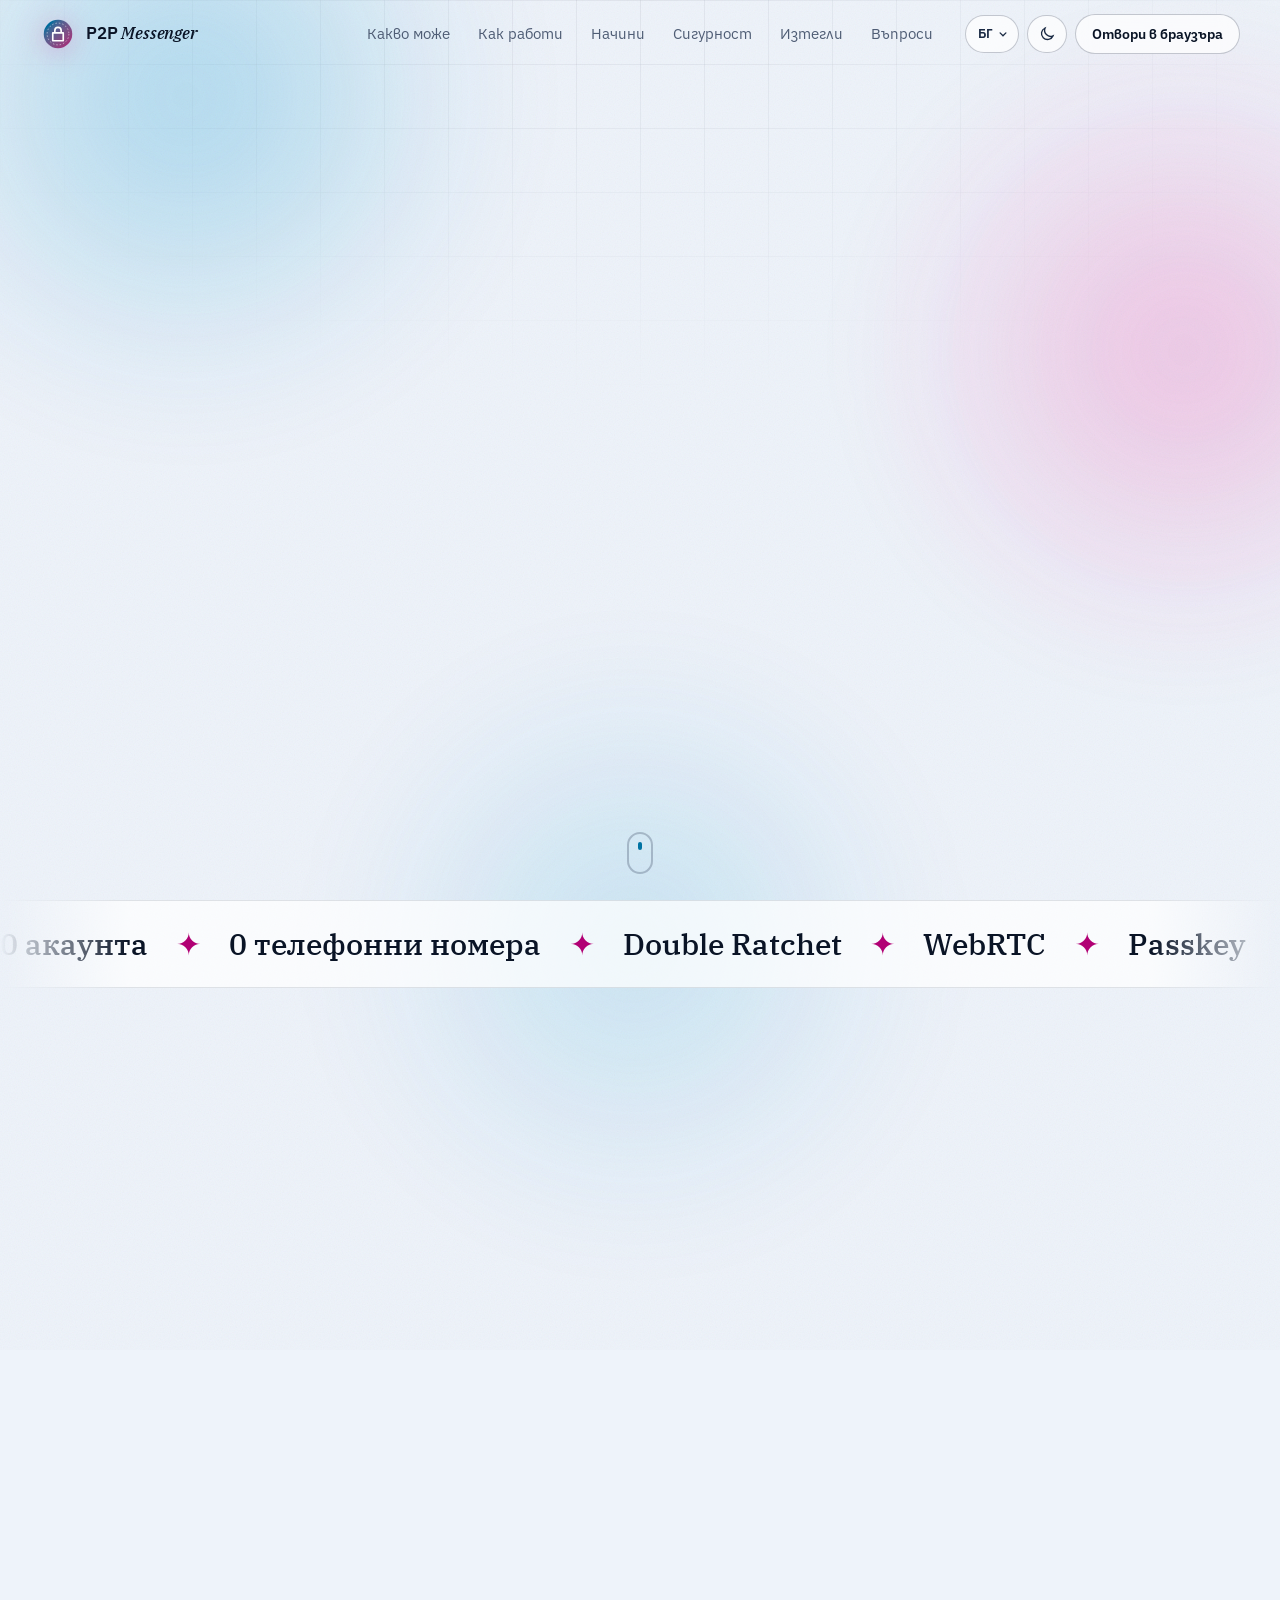
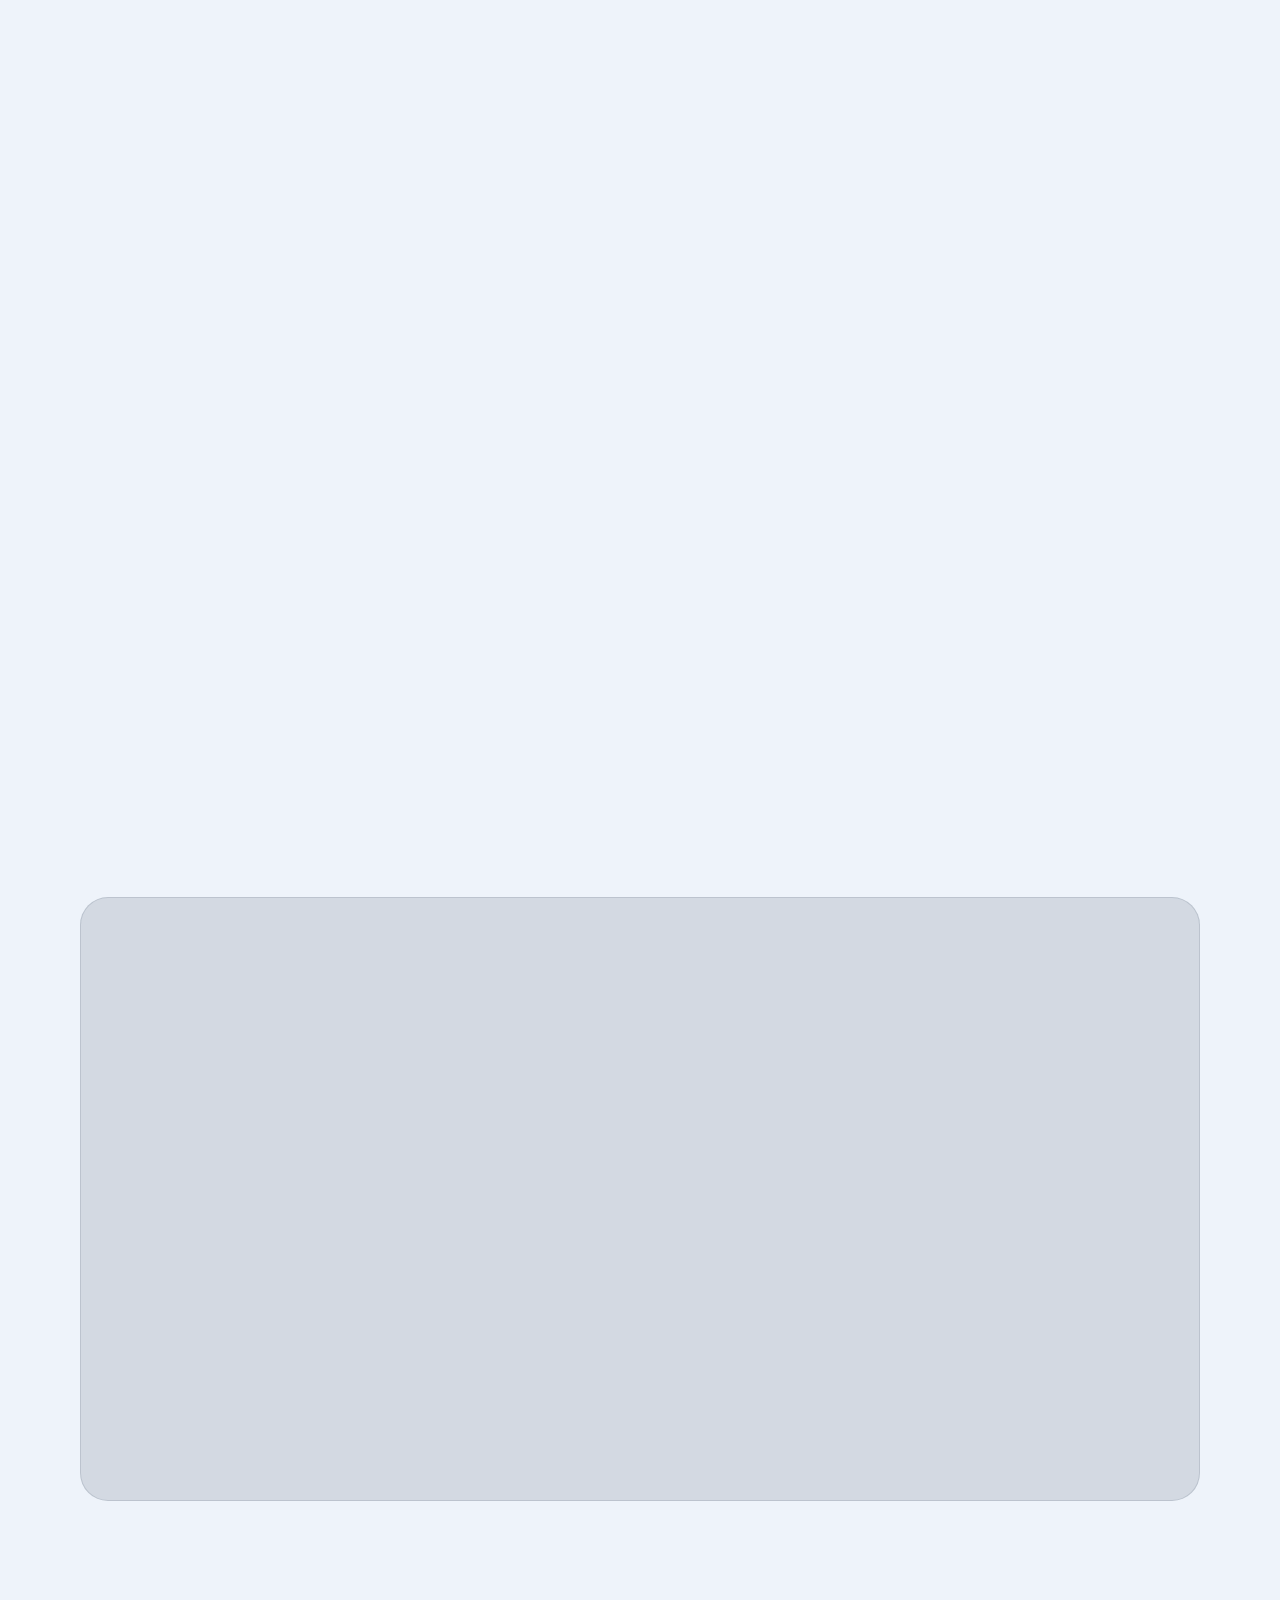
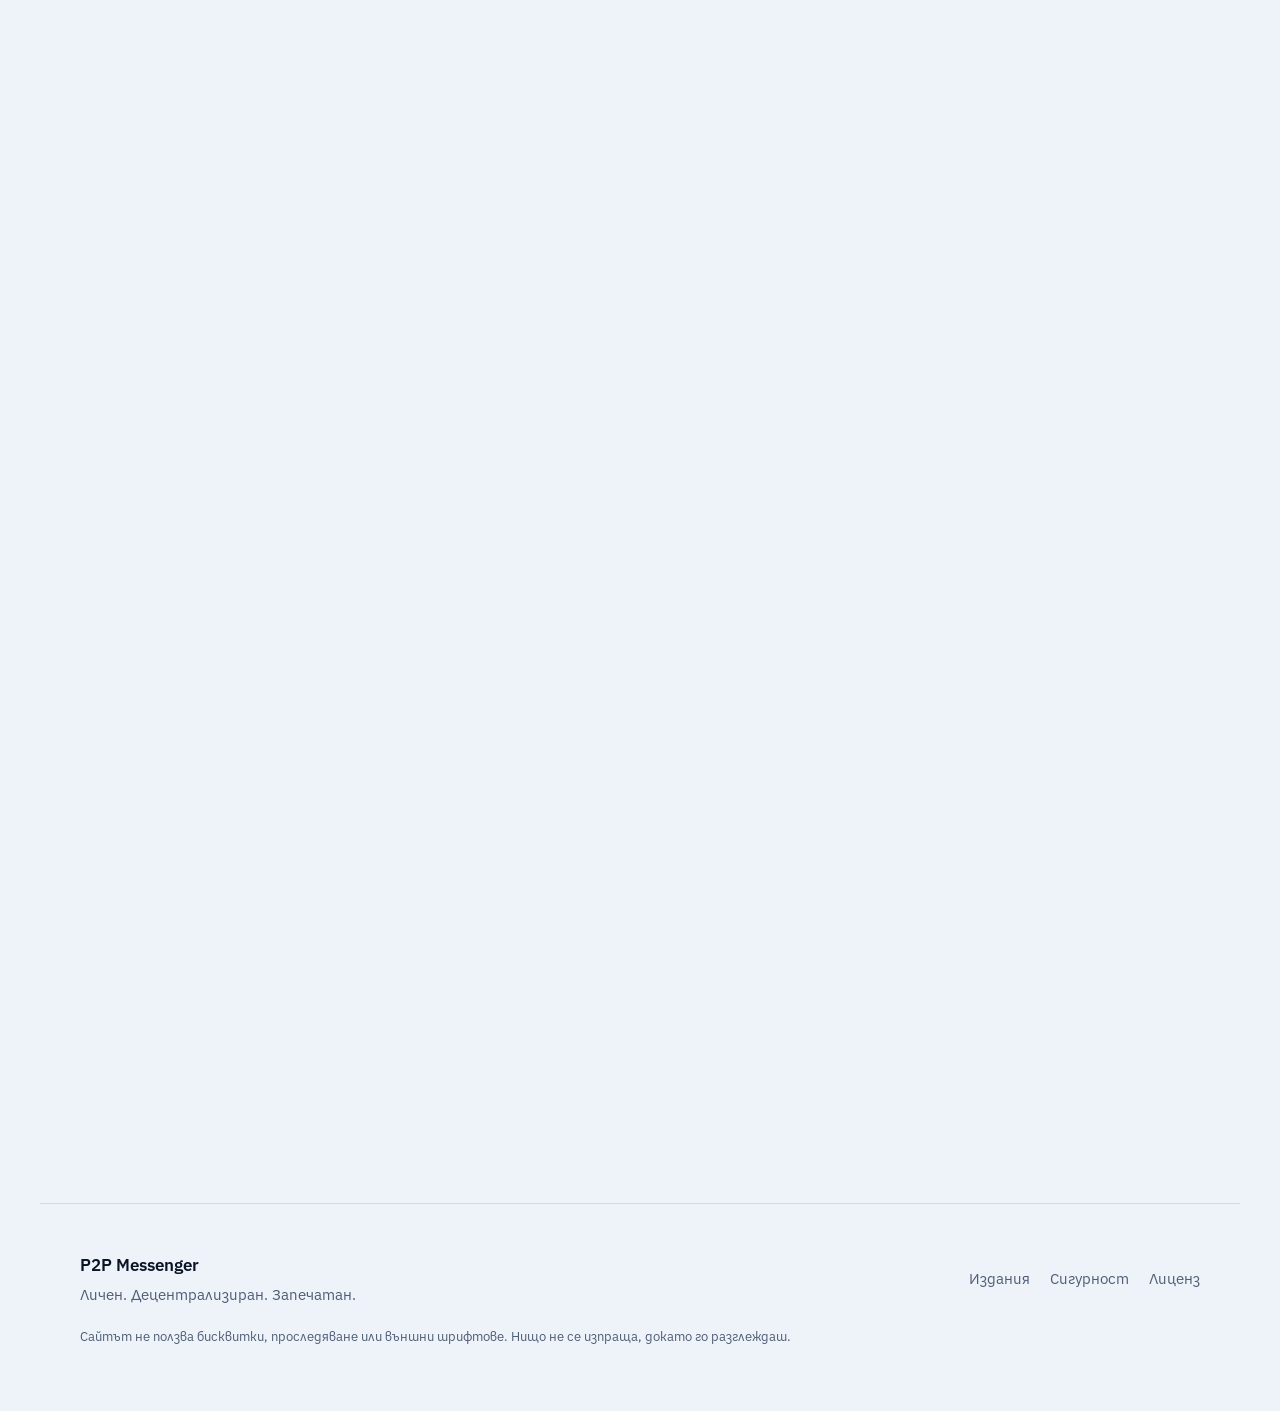
==== commit b6337604: "Site build from b0952a97b0fa" ====
--- a/index.html
+++ b/index.html
@@ -179,12 +179,12 @@
           <article class="card reveal" data-tilt="">
             <div class="card-ico"><svg viewBox="0 0 24 24"><path d="M14 3H6v18h12V7z"></path><path d="M14 3v4h4M12 10v6m-3-3 3 3 3-3"></path></svg></div>
             <h3 data-i18n="f4t">Файлове до 100 MB</h3>
-            <p data-i18n="f4p">Видео, документи, музика с вграден плеър. Поставяш снимка с Ctrl+V и тя е готова за пращане.</p>
+            <p data-i18n="f4p">Видео, документи, музика с вграден плеър. Ако връзката прекъсне, файлът продължава оттам, докъдето е стигнал. Снимка се поставя с Ctrl+V.</p>
           </article>
           <article class="card reveal" data-tilt="">
             <div class="card-ico"><svg viewBox="0 0 24 24"><path d="M5 4h4l2 5-2.5 1.5a11 11 0 0 0 5 5L15 13l5 2v4a2 2 0 0 1-2 2A16 16 0 0 1 3 6a2 2 0 0 1 2-2"></path></svg></div>
             <h3 data-i18n="f5t">Аудио и видео разговори</h3>
-            <p data-i18n="f5p">По същата директна връзка. Медията е шифрована (DTLS-SRTP).</p>
+            <p data-i18n="f5p">По същата директна връзка, шифровано (DTLS-SRTP). Смяна на камерата, споделяне на екрана, показател за качеството. При смяна на мрежата разговорът продължава.</p>
           </article>
           <article class="card wide reveal" data-tilt="">
             <div class="card-ico"><svg viewBox="0 0 24 24"><circle cx="9" cy="8" r="3.2"></circle><circle cx="17" cy="9" r="2.6"></circle><path d="M3 20a6 6 0 0 1 12 0M14.5 20a4.5 4.5 0 0 1 7-3.8"></path></svg></div>
@@ -201,6 +201,26 @@
             <div class="card-ico"><svg viewBox="0 0 24 24"><rect x="3" y="4" width="11" height="16" rx="2"></rect><rect x="15" y="8" width="6" height="12" rx="1.5"></rect><path d="M8 17h1"></path></svg></div>
             <h3 data-i18n="f8t">Местене на ново устройство</h3>
             <p data-i18n="f8p">Сканираш QR от стария телефон и профилът ти се пренася шифровано.</p>
+          </article>
+          <article class="card wide reveal" data-tilt="">
+            <div class="card-ico"><svg viewBox="0 0 24 24"><circle cx="12" cy="13" r="8"></circle><path d="M12 9v4l2.5 2.5M9.5 2.5h5"></path></svg></div>
+            <h3 data-i18n="f9t">Изчезващи съобщения</h3>
+            <p data-i18n="f9p">Таймер за всеки чат: 5 минути, час, ден или седмица. Съобщенията и файловете изчезват и от двата телефона.</p>
+          </article>
+          <article class="card wide reveal" data-tilt="">
+            <div class="card-ico"><svg viewBox="0 0 24 24"><rect x="5" y="10" width="14" height="11" rx="2"></rect><path d="M8 10V7a4 4 0 0 1 8 0v3M12 14v3"></path></svg></div>
+            <h3 data-i18n="f10t">Заключване и бутон за паника</h3>
+            <p data-i18n="f10p">Приложението се заключва само след избрано време или във фона. Едно потвърждение изтрива профила, контактите и историята от устройството.</p>
+          </article>
+          <article class="card wide reveal" data-tilt="">
+            <div class="card-ico"><svg viewBox="0 0 24 24"><circle cx="11" cy="11" r="6.5"></circle><path d="M16 16l5 5M8.5 11h5M11 8.5v5"></path></svg></div>
+            <h3 data-i18n="f11t">Намирате се отново</h3>
+            <p data-i18n="f11p">По избор: познат контакт се свързва без нов QR. Публични Nostr релета пренасят само шифрован текст под тема, сменяна на 15 минути. Изключено по подразбиране.</p>
+          </article>
+          <article class="card wide reveal" data-tilt="">
+            <div class="card-ico"><svg viewBox="0 0 24 24"><path d="M6 3h9l4 4v14H6z"></path><path d="M15 3v4h4M9 12h7M9 16h7"></path></svg></div>
+            <h3 data-i18n="f12t">Отворен протокол</h3>
+            <p data-i18n="f12p">Публична спецификация на протокола и модел на заплахите, с това от какво не пазим. Уязвимости се докладват поверително, с разкриване до 90 дни.</p>
           </article>
         </div>
       </section>
@@ -383,6 +403,60 @@
         </div>
       </section>
 
+      <!-- ================= VIDEO TUTORIALS ================= -->
+      <section class="videos" id="videos" data-palette="8">
+        <header class="sec-head reveal">
+          <p class="kicker" data-i18n="vidKicker">Видео уроци</p>
+          <h2 data-i18n-html="vidTitle">Всеки начин за свързване,<br><em>стъпка по стъпка.</em></h2>
+          <p class="sec-lead" data-i18n="vidLead">Седем кратки клипа, около половин минута всеки. Без звук: текстът е в самия кадър.</p>
+        </header>
+        <div class="vids">
+          <figure class="card vid reveal">
+            <video controls="" preload="none" playsinline="" width="720" height="616" poster="assets/tutorial-qr-bg.jpg" src="assets/tutorial-qr-bg.mp4" data-tutorial="qr"></video>
+            <figcaption><span class="way-n mono" aria-hidden="true">01</span> <span data-i18n="w1t">QR лице в лице</span></figcaption>
+          </figure>
+          <figure class="card vid reveal">
+            <video controls="" preload="none" playsinline="" width="720" height="616" poster="assets/tutorial-short-code-bg.jpg" src="assets/tutorial-short-code-bg.mp4" data-tutorial="short-code"></video>
+            <figcaption><span class="way-n mono" aria-hidden="true">02</span> <span data-i18n="w2t">Кратък код от разстояние</span></figcaption>
+          </figure>
+          <figure class="card vid reveal">
+            <video controls="" preload="none" playsinline="" width="720" height="616" poster="assets/tutorial-bluetooth-bg.jpg" src="assets/tutorial-bluetooth-bg.mp4" data-tutorial="bluetooth"></video>
+            <figcaption><span class="way-n mono" aria-hidden="true">03</span> <span data-i18n="w3t">Bluetooth</span></figcaption>
+          </figure>
+          <figure class="card vid reveal">
+            <video controls="" preload="none" playsinline="" width="720" height="616" poster="assets/tutorial-sound-bg.jpg" src="assets/tutorial-sound-bg.mp4" data-tutorial="sound"></video>
+            <figcaption><span class="way-n mono" aria-hidden="true">04</span> <span data-i18n="w4t">QR + звук</span></figcaption>
+          </figure>
+          <figure class="card vid reveal">
+            <video controls="" preload="none" playsinline="" width="720" height="616" poster="assets/tutorial-light-bg.jpg" src="assets/tutorial-light-bg.mp4" data-tutorial="light"></video>
+            <figcaption><span class="way-n mono" aria-hidden="true">05</span> <span data-i18n="w7t">QR + светлина</span></figcaption>
+          </figure>
+          <figure class="card vid reveal">
+            <video controls="" preload="none" playsinline="" width="720" height="616" poster="assets/tutorial-introduction-bg.jpg" src="assets/tutorial-introduction-bg.mp4" data-tutorial="introduction"></video>
+            <figcaption><span class="way-n mono" aria-hidden="true">06</span> <span data-i18n="w5t">Чрез общ приятел</span></figcaption>
+          </figure>
+          <figure class="card vid reveal">
+            <video controls="" preload="none" playsinline="" width="720" height="616" poster="assets/tutorial-telegram-bg.jpg" src="assets/tutorial-telegram-bg.mp4" data-tutorial="telegram"></video>
+            <figcaption><span class="way-n mono" aria-hidden="true">07</span> <span data-i18n="w6t">Telegram бот или копирана покана</span></figcaption>
+          </figure>
+        </div>
+      </section>
+
+      <!-- ================= EXPERIMENTS ================= -->
+      <section class="experiments" id="experiments" data-palette="2">
+        <header class="sec-head reveal">
+          <p class="kicker" data-i18n="expKicker">Експерименти</p>
+          <h2 data-i18n-html="expTitle">Когато мрежата не помага.<br><em>Изключени по подразбиране.</em></h2>
+          <p class="sec-lead" data-i18n="expLead">Нови пътища за съобщенията, още в проба. Включват се ръчно в настолното приложение или в Android, а шифроването остава същото.</p>
+        </header>
+        <div class="exps">
+          <article class="card exp reveal"><h3 data-i18n="x1t">Собствено пробиване на NAT</h3><p data-i18n="x1p">Когато WebRTC не успее (два симетрични NAT), приложението пробва със свои UDP сокети, порт от рутера (UPnP, NAT-PMP, PCP) и „рожденно“ пробиване с до 256 сокета.</p></article>
+          <article class="card exp reveal"><h3 data-i18n="x2t">Само през Tor</h3><p data-i18n="x2p">В настолното приложение с Tor: връзка само между две onion услуги. В поканата няма нито един IP адрес.</p></article>
+          <article class="card exp reveal"><h3 data-i18n="x3t">Mesh без интернет</h3><p data-i18n="x3p">Телефони наблизо препращат шифровани пакети през Bluetooth и Wi-Fi Aware, най-много 7 скока. Кратки текстове и през LoRa (Meshtastic).</p></article>
+          <article class="card exp reveal"><h3 data-i18n="x4t">NAT лаборатория</h3><p data-i18n="x4p">Всяка промяна в мрежовия код минава през истински NAT-ове в Linux: cone, restricted, symmetric, със загуба на пакети. Грешката казва защо не става.</p></article>
+        </div>
+      </section>
+
       <!-- ================= SECURITY ================= -->
       <section class="security" id="security" data-palette="4">
         <header class="sec-head reveal">
@@ -395,6 +469,7 @@
           <div class="sec-item reveal"><b data-i18n="sec3t">Проверен спрямо еталон</b><p data-i18n="sec3p">Double Ratchet минава тестове срещу независима еталонна реализация. Платен външен одит още няма и ние го казваме.</p></div>
           <div class="sec-item reveal"><b data-i18n="sec4t">Сигналният сървър е сляп</b><p data-i18n="sec4p">В режим „стая“ малък Worker препраща само шифровани кадри за 10 минути. Ключът идва от трите думи (PAKE), затова той не вижда поканата, ключовете и адресите ви. Режимът с QR не ползва сървър изобщо.</p></div>
           <div class="sec-item reveal"><b data-i18n="sec5t">Шифровано и на диска</b><p data-i18n="sec5p">Историята и контактите се пазят на устройството, шифровани с AES-GCM. Ключът не излиза от него.</p></div>
+          <div class="sec-item reveal"><b data-i18n="sec7t">Ако някой вземе телефона</b><p data-i18n="sec7p">Без отключване няма достъп до нищо. Бутонът за паника работи и от заключения екран. Не пази от снимка на екрана или от копие при другия човек, и не изтрива 12-те думи, ако са записани някъде.</p></div>
           <div class="sec-item reveal warn"><b data-i18n="sec6t">Честно предупреждение</b><p data-i18n="sec6p">Връзката е директна, затова някои мобилни мрежи я блокират. Тогава първото свързване мини през една Wi‑Fi мрежа или през твой собствен TURN сървър.</p></div>
         </div>
       </section>
--- a/site.css
+++ b/site.css
@@ -430,6 +430,8 @@
 .sec-item b { display: block; color: var(--text-h); font-size: 1.12rem; margin-bottom: 8px; }
 .sec-item b::before { content: ""; display: inline-block; width: 8px; height: 8px; border-radius: 50%; margin-right: 10px; vertical-align: 2px; background: var(--a); box-shadow: 0 0 10px var(--a); }
 .sec-item.warn b::before { background: #f5b13d; box-shadow: 0 0 10px #f5b13d; }
+/* The honest warning closes the grid: with an item count that leaves it alone in its row, it takes the whole row. */
+.sec-item.warn:last-child:nth-child(3n + 1) { grid-column: 1 / -1; }
 .sec-item p { color: var(--muted); font-size: 0.97rem; }
 
 /* ---------- download ---------- */
@@ -739,3 +741,12 @@
   .grain { display: none; }
   .track { animation: none; flex-wrap: wrap; width: auto; justify-content: center; padding: 0 var(--gut); }
 }
+
+/* video tutorials (ADR-010) and experiments */
+.vids { display: grid; grid-template-columns: repeat(auto-fill, minmax(260px, 1fr)); gap: 16px; }
+.vid { margin: 0; padding: 10px; display: flex; flex-direction: column; gap: 10px; }
+.vid video { display: block; width: 100%; height: auto; aspect-ratio: 720 / 616; border-radius: 10px; background: var(--surface-2, #e6eef8); }
+.vid figcaption { font-weight: 600; display: flex; gap: 8px; align-items: baseline; padding: 0 4px 4px; }
+.exps { display: grid; grid-template-columns: repeat(auto-fit, minmax(230px, 1fr)); gap: 16px; }
+.exp { padding: 18px 18px 22px; }
+.exp h3 { margin: 0 0 8px; }
